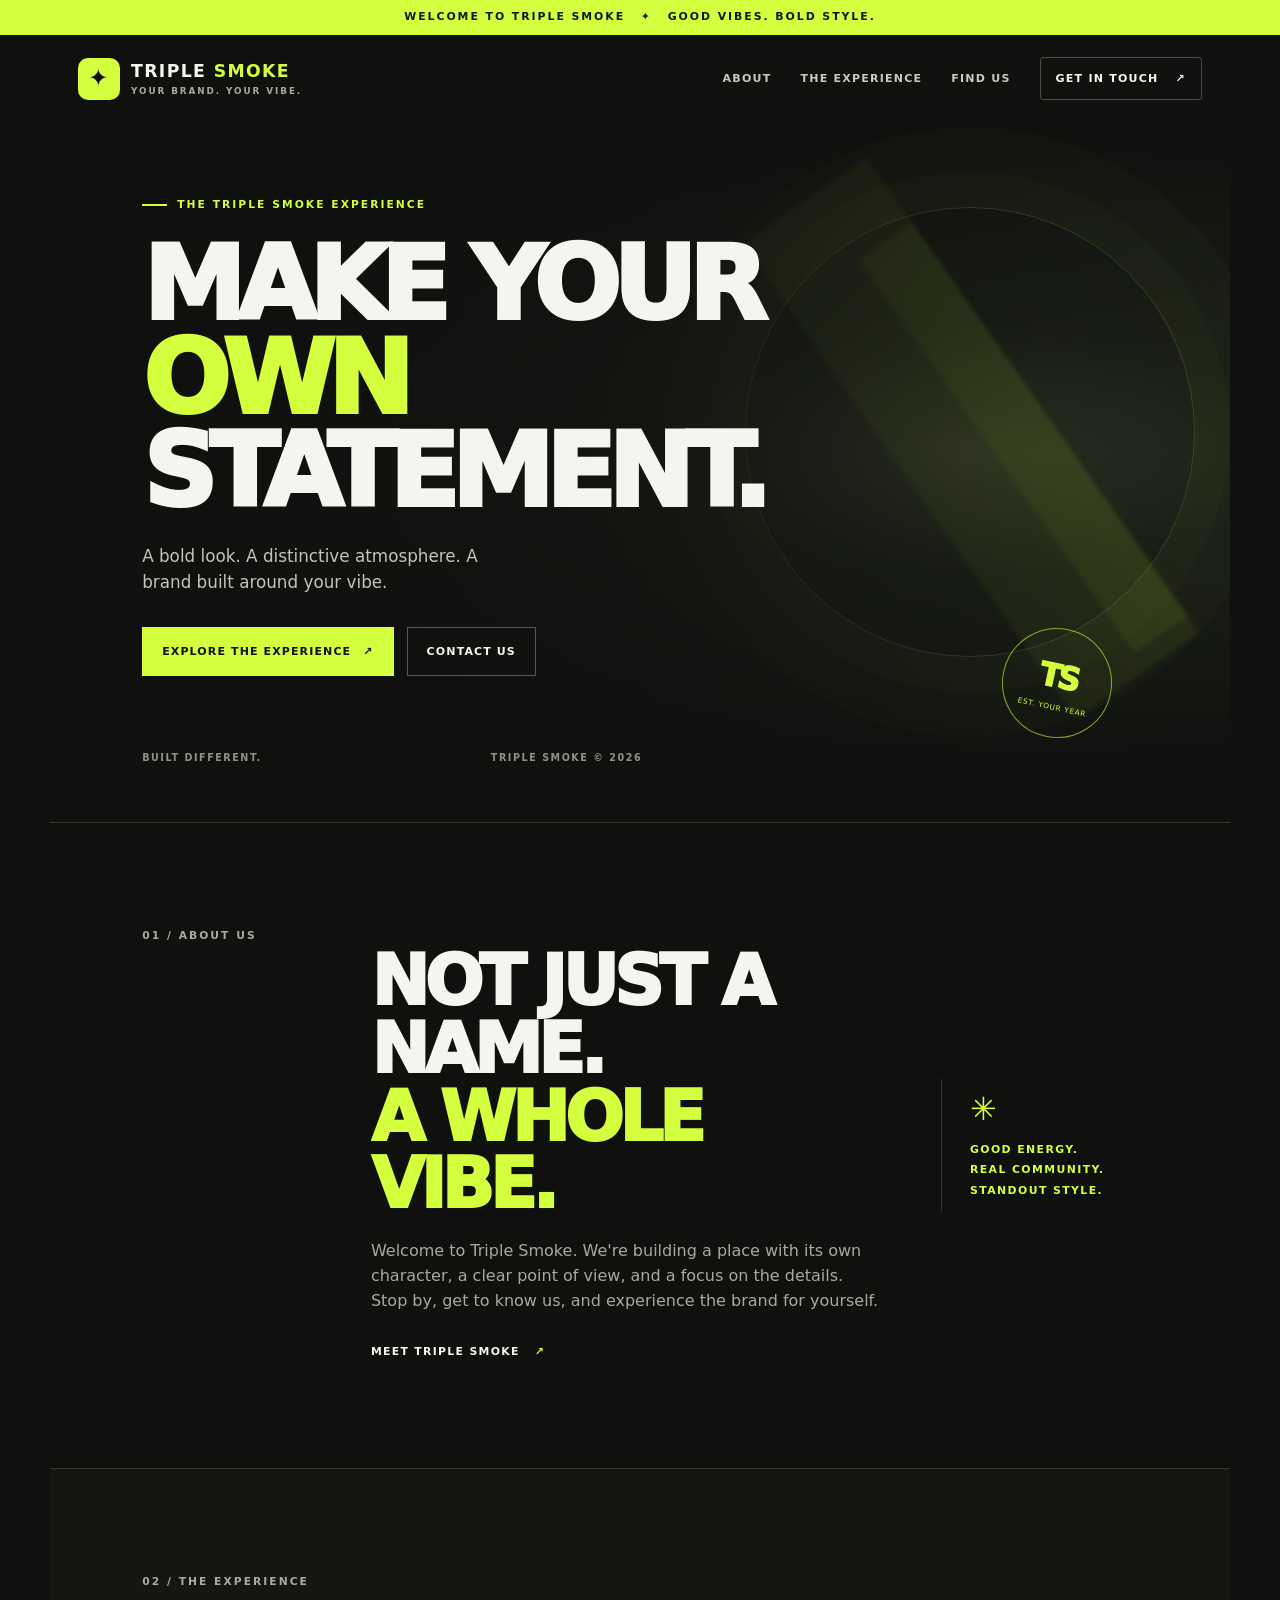
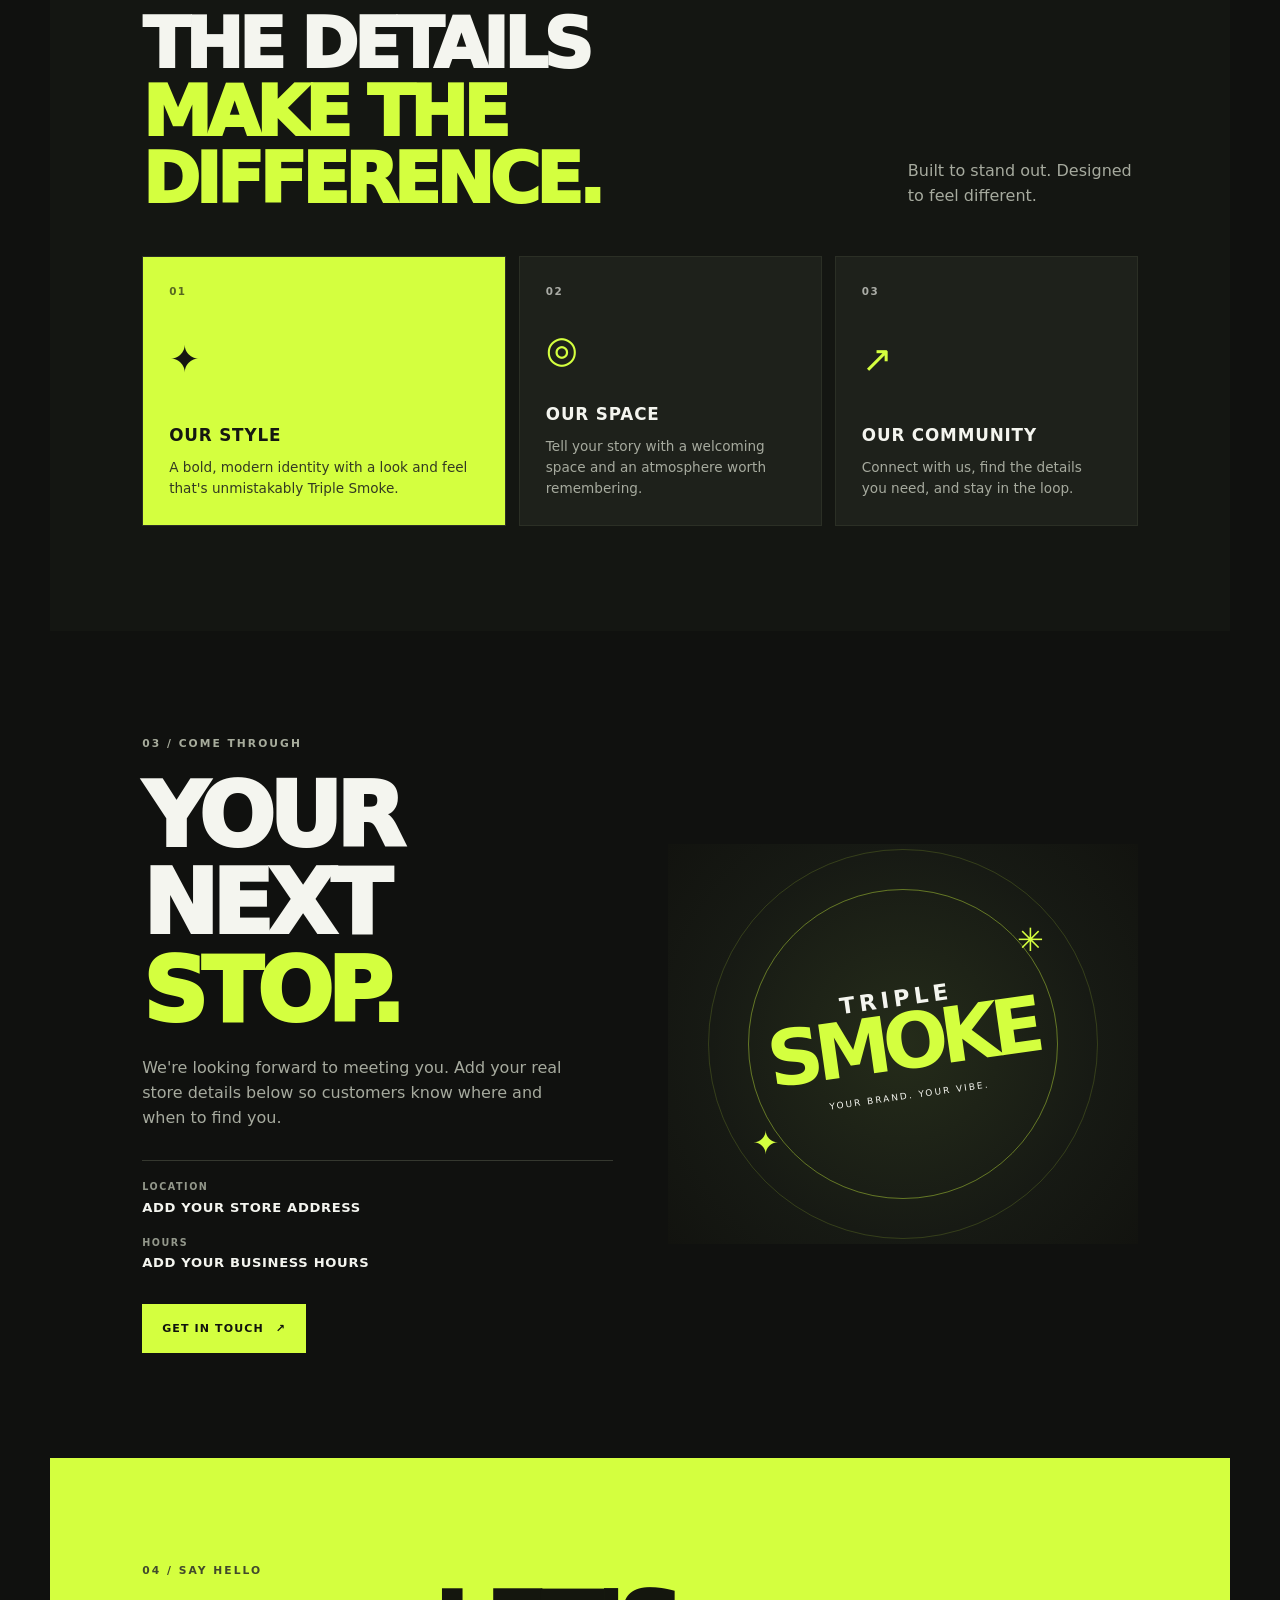
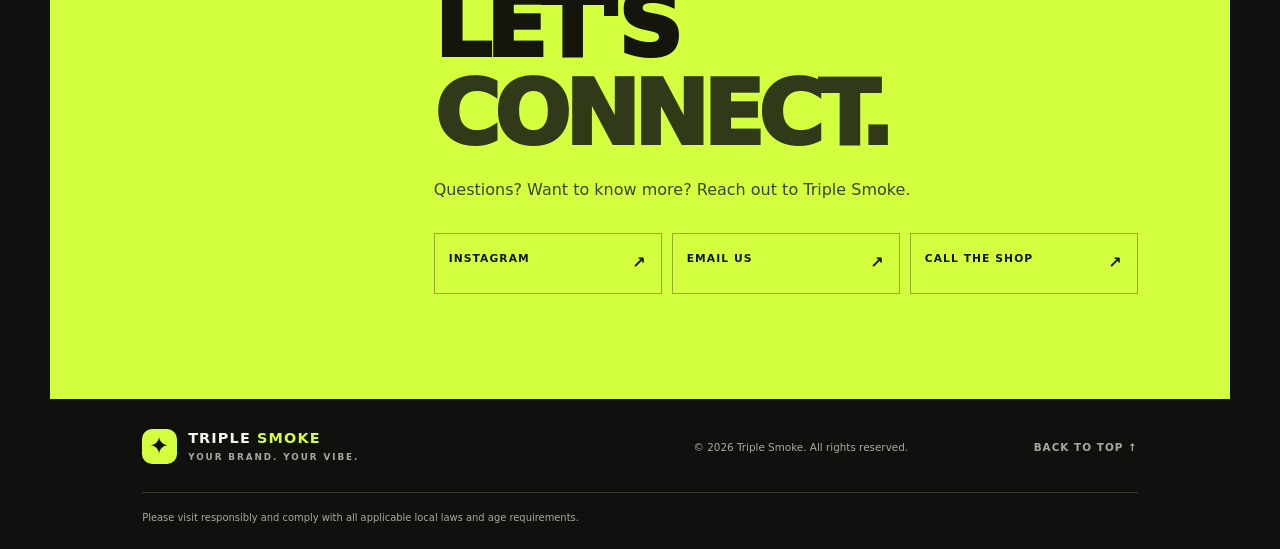
==== index.html @ 8def1063 "Add files via upload" ====
<!doctype html>
<html lang="en">
<head>
  <meta charset="utf-8">
  <meta name="viewport" content="width=device-width, initial-scale=1">
  <meta name="theme-color" content="#10110f">
  <meta name="description" content="Discover the Triple Smoke experience. A bold look, a distinctive atmosphere, and a brand built around your vibe.">
  <title>Triple Smoke — Your Brand. Your Vibe.</title>
  <link rel="icon" href="favicon.svg" type="image/svg+xml">
  <link rel="stylesheet" href="styles.css">
</head>
<body>
  <div class="announcement">WELCOME TO TRIPLE SMOKE <span aria-hidden="true">✦</span> GOOD VIBES. BOLD STYLE.</div>
  <header class="site-header">
    <a class="brand" href="#home" aria-label="Triple Smoke home">
      <span class="brand-mark" aria-hidden="true">✦</span>
      <span>TRIPLE <b>SMOKE</b><small>YOUR BRAND. YOUR VIBE.</small></span>
    </a>
    <button class="menu-toggle" aria-label="Open navigation" aria-expanded="false">☰</button>
    <nav class="nav" aria-label="Main navigation">
      <a href="#about">ABOUT</a>
      <a href="#highlights">THE EXPERIENCE</a>
      <a href="#visit">FIND US</a>
      <a class="nav-cta" href="#contact">GET IN TOUCH <span aria-hidden="true">↗</span></a>
    </nav>
  </header>

  <main>
    <section class="hero" id="home">
      <div class="hero-backdrop" aria-hidden="true"></div>
      <div class="hero-content">
        <p class="eyebrow"><span></span> THE TRIPLE SMOKE EXPERIENCE</p>
        <h1>MAKE YOUR<br><em>OWN</em> STATEMENT.</h1>
        <p class="hero-copy">A bold look. A distinctive atmosphere. A brand built around your vibe.</p>
        <div class="hero-actions">
          <a class="button button-primary" href="#highlights">EXPLORE THE EXPERIENCE <span>↗</span></a>
          <a class="button button-quiet" href="#contact">CONTACT US</a>
        </div>
        <div class="hero-foot"><span>BUILT DIFFERENT.</span><span>TRIPLE SMOKE © <span id="year"></span></span></div>
      </div>
      <div class="hero-stamp" aria-hidden="true"><span>TS</span><small>EST. YOUR YEAR</small></div>
    </section>

    <section class="intro section" id="about">
      <div class="section-label">01 / ABOUT US</div>
      <div class="intro-copy">
        <h2>NOT JUST A NAME.<br><span>A WHOLE VIBE.</span></h2>
        <p>Welcome to Triple Smoke. We're building a place with its own character, a clear point of view, and a focus on the details. Stop by, get to know us, and experience the brand for yourself.</p>
        <a class="text-link" href="#visit">MEET TRIPLE SMOKE <span>↗</span></a>
      </div>
      <div class="intro-note"><span class="note-symbol">✳</span><p>GOOD ENERGY.<br>REAL COMMUNITY.<br>STANDOUT STYLE.</p></div>
    </section>

    <section class="highlights section" id="highlights">
      <div class="section-heading">
        <div><div class="section-label">02 / THE EXPERIENCE</div><h2>THE DETAILS<br><span>MAKE THE DIFFERENCE.</span></h2></div>
        <p>Built to stand out. Designed to feel different.</p>
      </div>
      <div class="feature-grid">
        <article class="feature-card feature-card-large">
          <div class="feature-number">01</div><div class="feature-icon">✦</div>
          <div><h3>OUR STYLE</h3><p>A bold, modern identity with a look and feel that's unmistakably Triple Smoke.</p></div>
        </article>
        <article class="feature-card">
          <div class="feature-number">02</div><div class="feature-icon">◎</div>
          <div><h3>OUR SPACE</h3><p>Tell your story with a welcoming space and an atmosphere worth remembering.</p></div>
        </article>
        <article class="feature-card">
          <div class="feature-number">03</div><div class="feature-icon">↗</div>
          <div><h3>OUR COMMUNITY</h3><p>Connect with us, find the details you need, and stay in the loop.</p></div>
        </article>
      </div>
    </section>

    <section class="visit section" id="visit">
      <div class="visit-panel">
        <div class="section-label">03 / COME THROUGH</div>
        <h2>YOUR NEXT<br><span>STOP.</span></h2>
        <p>We're looking forward to meeting you. Add your real store details below so customers know where and when to find you.</p>
        <div class="visit-details">
          <div><span>LOCATION</span><strong>ADD YOUR STORE ADDRESS</strong></div>
          <div><span>HOURS</span><strong>ADD YOUR BUSINESS HOURS</strong></div>
        </div>
        <a class="button button-primary" href="#contact">GET IN TOUCH <span>↗</span></a>
      </div>
      <div class="visit-art" aria-label="Triple Smoke brand graphic">
        <div class="orbit orbit-one"></div><div class="orbit orbit-two"></div>
        <div class="art-center"><span>TRIPLE</span><b>SMOKE</b><small>YOUR BRAND. YOUR VIBE.</small></div>
        <span class="art-cross cross-one">✳</span><span class="art-cross cross-two">✦</span>
      </div>
    </section>

    <section class="contact section" id="contact">
      <div class="section-label">04 / SAY HELLO</div>
      <div class="contact-content">
        <h2>LET'S<br><span>CONNECT.</span></h2>
        <p>Questions? Want to know more? Reach out to Triple Smoke.</p>
        <div class="contact-links">
          <!-- Replace # with your real Instagram profile URL -->
          <a href="#" class="contact-link" data-placeholder-link>INSTAGRAM <span>↗</span></a>
          <!-- Replace the email below with your business email -->
          <a href="mailto:hello@triplesmoke.shop" class="contact-link">EMAIL US <span>↗</span></a>
          <!-- Replace # with your real phone number link, e.g. tel:+15055550123 -->
          <a href="#" class="contact-link" data-placeholder-link>CALL THE SHOP <span>↗</span></a>
        </div>
      </div>
    </section>
  </main>

  <footer class="footer">
    <a class="brand brand-footer" href="#home"><span class="brand-mark">✦</span><span>TRIPLE <b>SMOKE</b><small>YOUR BRAND. YOUR VIBE.</small></span></a>
    <p>© <span id="footer-year"></span> Triple Smoke. All rights reserved.</p>
    <a href="#home" class="back-top">BACK TO TOP ↑</a>
    <p class="legal-note">Please visit responsibly and comply with all applicable local laws and age requirements.</p>
  </footer>

  <div class="age-notice" id="age-notice" role="dialog" aria-modal="true" aria-labelledby="age-title" hidden>
    <div class="age-card">
      <div class="brand-mark age-mark">✦</div>
      <p class="eyebrow">TRIPLE SMOKE</p>
      <h2 id="age-title">A QUICK CHECK.</h2>
      <p>This site is intended for adults. By continuing, you confirm that you meet the legal age requirement for your location.</p>
      <button class="button button-primary" id="age-continue">I MEET THE LEGAL AGE REQUIREMENT</button>
      <button class="age-leave" id="age-leave">Leave site</button>
      <small>This notice is a basic front-end prompt, not verified age assurance. Configure it to comply with laws where you operate.</small>
    </div>
  </div>
  <script src="script.js"></script>
</body>
</html>
---- styles.css ----
:root{--bg:#10110f;--panel:#171915;--panel2:#1e211b;--text:#f4f5ef;--muted:#a6aa9e;--accent:#d4ff3f;--line:#35382f;--max:1180px}
*{box-sizing:border-box}html{scroll-behavior:smooth;scroll-padding-top:92px}body{margin:0;background:var(--bg);color:var(--text);font-family:Inter,ui-sans-serif,system-ui,-apple-system,BlinkMacSystemFont,"Segoe UI",sans-serif;line-height:1.55}a{color:inherit;text-decoration:none}button{font:inherit}.announcement{background:var(--accent);color:#151711;text-align:center;font-size:.68rem;font-weight:900;letter-spacing:.18em;padding:9px 14px}.announcement span{padding:0 10px}.site-header{height:88px;max-width:var(--max);padding:0 28px;margin:auto;display:flex;align-items:center;justify-content:space-between;gap:24px}.brand{display:flex;align-items:center;gap:11px;font-weight:900;letter-spacing:.08em;font-size:1.08rem;line-height:1.05}.brand b{color:var(--accent)}.brand small{display:block;color:var(--muted);font-size:.55rem;letter-spacing:.22em;margin-top:7px}.brand-mark{width:42px;height:42px;display:grid;place-items:center;background:var(--accent);color:#10110f;border-radius:10px;font-size:1.5rem}.nav{display:flex;align-items:center;gap:29px;font-size:.69rem;letter-spacing:.11em;font-weight:800}.nav a:not(.nav-cta){color:#c6c9c0}.nav a:hover,.text-link:hover,.contact-link:hover{color:var(--accent)}.nav-cta{border:1px solid #4a4d42;padding:12px 15px;border-radius:3px}.nav-cta span,.button span{margin-left:12px}.menu-toggle{display:none;background:none;color:var(--text);border:1px solid var(--line);border-radius:5px;padding:8px 11px}
.hero{position:relative;min-height:620px;max-width:var(--max);margin:0 auto;overflow:hidden;display:flex;align-items:center;padding:74px 7.2% 56px;background:radial-gradient(ellipse at 78% 47%,#343a27 0,#1b2017 24%,#10110f 61%)}.hero:after{content:"";position:absolute;inset:0;pointer-events:none;background:linear-gradient(90deg,rgba(16,17,15,.98) 0%,rgba(16,17,15,.76) 47%,rgba(16,17,15,.1) 100%)}.hero-backdrop{position:absolute;width:450px;height:450px;border:1px solid #454c32;border-radius:50%;right:3%;top:12%;box-shadow:0 0 0 35px rgba(212,255,63,.025),0 0 0 80px rgba(212,255,63,.02)}.hero-backdrop:before,.hero-backdrop:after{content:"";position:absolute;background:var(--accent);opacity:.08;filter:blur(2px);transform:rotate(-35deg)}.hero-backdrop:before{width:150px;height:580px;left:150px;top:-60px}.hero-backdrop:after{width:65px;height:480px;left:245px;top:-10px}.hero-content{position:relative;z-index:1;max-width:650px}.eyebrow,.section-label{font-size:.67rem;letter-spacing:.19em;font-weight:900;color:var(--accent)}.eyebrow{display:flex;align-items:center;gap:10px}.eyebrow span{display:inline-block;width:25px;height:2px;background:var(--accent)}h1,h2,h3,p{margin-top:0}h1{font-size:clamp(3.3rem,8vw,6.8rem);line-height:.91;letter-spacing:-.075em;margin:25px 0 25px;font-weight:950}h1 em{color:var(--accent);font-style:normal}.hero-copy{max-width:390px;color:#c0c4b9;font-size:1.05rem}.hero-actions{display:flex;gap:13px;flex-wrap:wrap;margin-top:32px}.button{display:inline-flex;align-items:center;justify-content:center;padding:15px 19px;font-size:.69rem;font-weight:900;letter-spacing:.1em;border:1px solid transparent;transition:transform .2s,background .2s}.button:hover{transform:translateY(-2px)}.button-primary{background:var(--accent);color:#11130d}.button-primary:hover{background:#e2ff80}.button-quiet{border-color:#55594d;color:#f4f5ef}.hero-foot{display:flex;justify-content:space-between;gap:20px;max-width:500px;margin-top:75px;color:#8e9287;font-size:.6rem;letter-spacing:.16em;font-weight:800}.hero-stamp{position:absolute;right:10%;bottom:12%;z-index:1;width:110px;height:110px;border:1px solid rgba(212,255,63,.6);border-radius:50%;display:flex;flex-direction:column;align-items:center;justify-content:center;transform:rotate(12deg);color:var(--accent)}.hero-stamp span{font-size:2rem;font-weight:950;letter-spacing:-.1em}.hero-stamp small{font-size:.46rem;letter-spacing:.1em}
.section{max-width:var(--max);margin:auto;padding:105px 7.2%}.intro{display:grid;grid-template-columns:.7fr 2fr .75fr;gap:45px;border-top:1px solid var(--line);border-bottom:1px solid var(--line)}.section-label{color:#a7ac9c}h2{font-size:clamp(2.5rem,5.4vw,4.8rem);line-height:.98;letter-spacing:-.065em;font-weight:950;margin:20px 0}.intro h2 span,.section-heading h2 span,.visit h2 span,.contact h2 span{color:var(--accent)}.intro-copy p,.section-heading>p,.visit-panel>p,.contact-content>p{color:var(--muted);max-width:510px}.text-link{display:inline-block;font-size:.68rem;font-weight:900;letter-spacing:.12em;margin-top:15px}.text-link span{color:var(--accent);margin-left:10px}.intro-note{align-self:center;border-left:1px solid var(--line);padding-left:28px;color:var(--accent);font-size:.68rem;font-weight:900;letter-spacing:.13em;line-height:1.9}.note-symbol{font-size:2rem}
.highlights{background:#141612}.section-heading{display:flex;align-items:end;justify-content:space-between;gap:30px;margin-bottom:42px}.section-heading h2{margin-bottom:0}.section-heading>p{max-width:230px;margin-bottom:5px}.feature-grid{display:grid;grid-template-columns:1.2fr 1fr 1fr;gap:13px}.feature-card{min-height:270px;background:var(--panel2);padding:26px;display:flex;flex-direction:column;justify-content:space-between;border:1px solid #2b2f25;position:relative;overflow:hidden}.feature-card-large{background:var(--accent);color:#151711}.feature-number{font-size:.65rem;letter-spacing:.14em;font-weight:900;opacity:.65}.feature-icon{font-size:2.3rem;line-height:1;color:var(--accent)}.feature-card-large .feature-icon{color:#151711}.feature-card h3{font-size:1.05rem;letter-spacing:.05em;margin-bottom:9px}.feature-card p{font-size:.85rem;color:var(--muted);margin-bottom:0}.feature-card-large p{color:#333a22}
.visit{display:grid;grid-template-columns:1fr 1fr;gap:55px;align-items:center}.visit-panel h2{font-size:clamp(3.5rem,7vw,6rem)}.visit-panel>p{max-width:420px}.visit-details{border-top:1px solid var(--line);margin:30px 0;padding-top:19px;display:grid;gap:17px}.visit-details div{display:grid;gap:3px}.visit-details span{font-size:.6rem;color:#93988b;letter-spacing:.16em;font-weight:900}.visit-details strong{font-size:.82rem;letter-spacing:.05em}.visit-art{min-height:400px;position:relative;display:grid;place-items:center;overflow:hidden;background:radial-gradient(circle,#252c1a,#171a14 62%,#12130f)}.orbit{position:absolute;border:1px solid rgba(212,255,63,.4);border-radius:50%;width:310px;height:310px}.orbit-two{width:390px;height:390px;border-color:rgba(212,255,63,.16)}.art-center{position:relative;display:flex;flex-direction:column;text-align:center;line-height:.9;transform:rotate(-8deg)}.art-center span{font-size:1.4rem;font-weight:900;letter-spacing:.2em}.art-center b{font-size:clamp(3.3rem,6vw,5rem);letter-spacing:-.1em;color:var(--accent)}.art-center small{font-size:.56rem;letter-spacing:.23em;margin-top:15px}.art-cross{position:absolute;color:var(--accent);font-size:2rem}.cross-one{top:18%;right:20%}.cross-two{bottom:19%;left:18%}
.contact{background:var(--accent);color:#14160e;display:grid;grid-template-columns:.7fr 2fr;gap:45px}.contact .section-label{color:#424a2c}.contact h2{font-size:clamp(3.5rem,7vw,6rem)}.contact h2 span{color:#303a19}.contact-content>p{color:#3d432d}.contact-links{display:grid;grid-template-columns:repeat(3,1fr);gap:10px;margin-top:30px}.contact-link{display:flex;justify-content:space-between;gap:10px;padding:17px 14px;border:1px solid rgba(20,22,14,.35);font-size:.67rem;font-weight:900;letter-spacing:.1em}.contact-link:hover{color:#111;background:rgba(255,255,255,.18)}.contact-link span{font-size:1rem}.footer{max-width:var(--max);margin:auto;padding:30px 7.2% 24px;display:grid;grid-template-columns:1fr 1fr auto;gap:20px;align-items:center}.brand-footer{font-size:.9rem}.brand-footer .brand-mark{width:35px;height:35px}.footer>p,.back-top{font-size:.65rem;color:var(--muted);margin:0}.footer>p{text-align:center}.back-top{letter-spacing:.1em;font-weight:800}.legal-note{grid-column:1/-1!important;text-align:left!important;border-top:1px solid var(--line);padding-top:17px;margin-top:8px!important;font-size:.62rem!important}
.age-notice[hidden]{display:none}.age-notice{position:fixed;inset:0;background:rgba(0,0,0,.84);z-index:20;display:grid;place-items:center;padding:20px}.age-card{max-width:480px;width:100%;padding:35px;background:#171915;border:1px solid #3c4231;text-align:center;box-shadow:0 25px 100px #000}.age-mark{margin:0 auto 18px}.age-card h2{font-size:2.6rem}.age-card>p:not(.eyebrow){color:var(--muted)}.age-card .button{width:100%;margin-top:10px}.age-leave{background:none;border:0;color:#c5c9bd;text-decoration:underline;padding:14px;cursor:pointer}.age-card small{display:block;color:#82877b;font-size:.65rem;margin-top:15px}
@media(max-width:800px){.site-header{height:76px;padding:0 20px}.menu-toggle{display:block}.nav{display:none;position:absolute;top:120px;left:0;right:0;z-index:10;background:#171915;border-bottom:1px solid var(--line);padding:22px;flex-direction:column;align-items:stretch;gap:18px}.nav.open{display:flex}.nav-cta{text-align:center}.hero{min-height:590px;padding:65px 25px 40px}.hero-stamp{right:7%;bottom:8%;width:82px;height:82px}.hero-stamp span{font-size:1.5rem}.hero-stamp small{font-size:.4rem}.hero-backdrop{right:-240px;top:20%;width:420px;height:420px}.section{padding:75px 25px}.intro{grid-template-columns:1fr;gap:22px}.intro-note{border-left:0;border-top:1px solid var(--line);padding:20px 0 0}.section-heading{align-items:start;flex-direction:column;gap:15px}.feature-grid{grid-template-columns:1fr}.feature-card{min-height:220px}.visit{grid-template-columns:1fr;gap:30px}.visit-art{min-height:320px}.contact{grid-template-columns:1fr;gap:15px}.contact-links{grid-template-columns:1fr}.footer{padding:28px 25px;grid-template-columns:1fr auto}.footer>p{text-align:left;grid-column:1/-1;grid-row:3}.back-top{grid-column:2;grid-row:1}.legal-note{grid-row:4!important}}
@media(prefers-reduced-motion:reduce){html{scroll-behavior:auto}*,*:before,*:after{transition:none!important}}
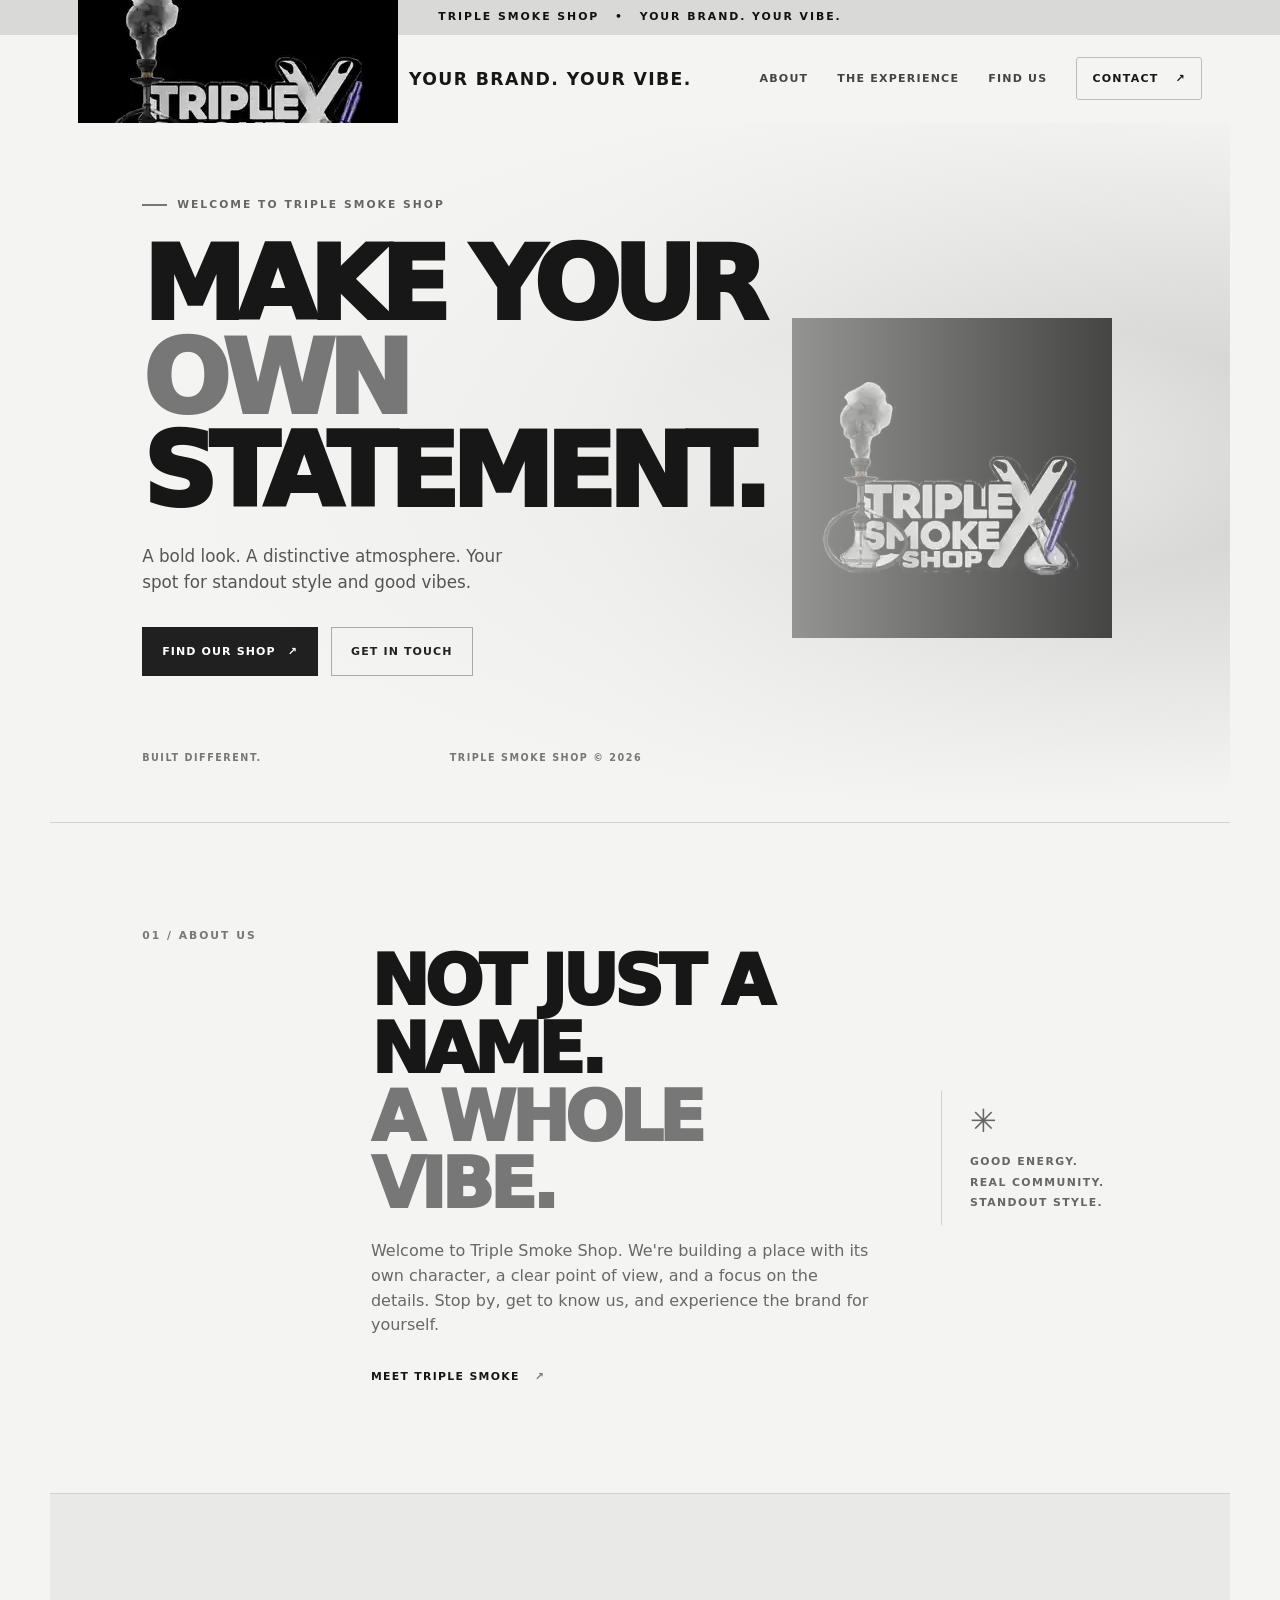
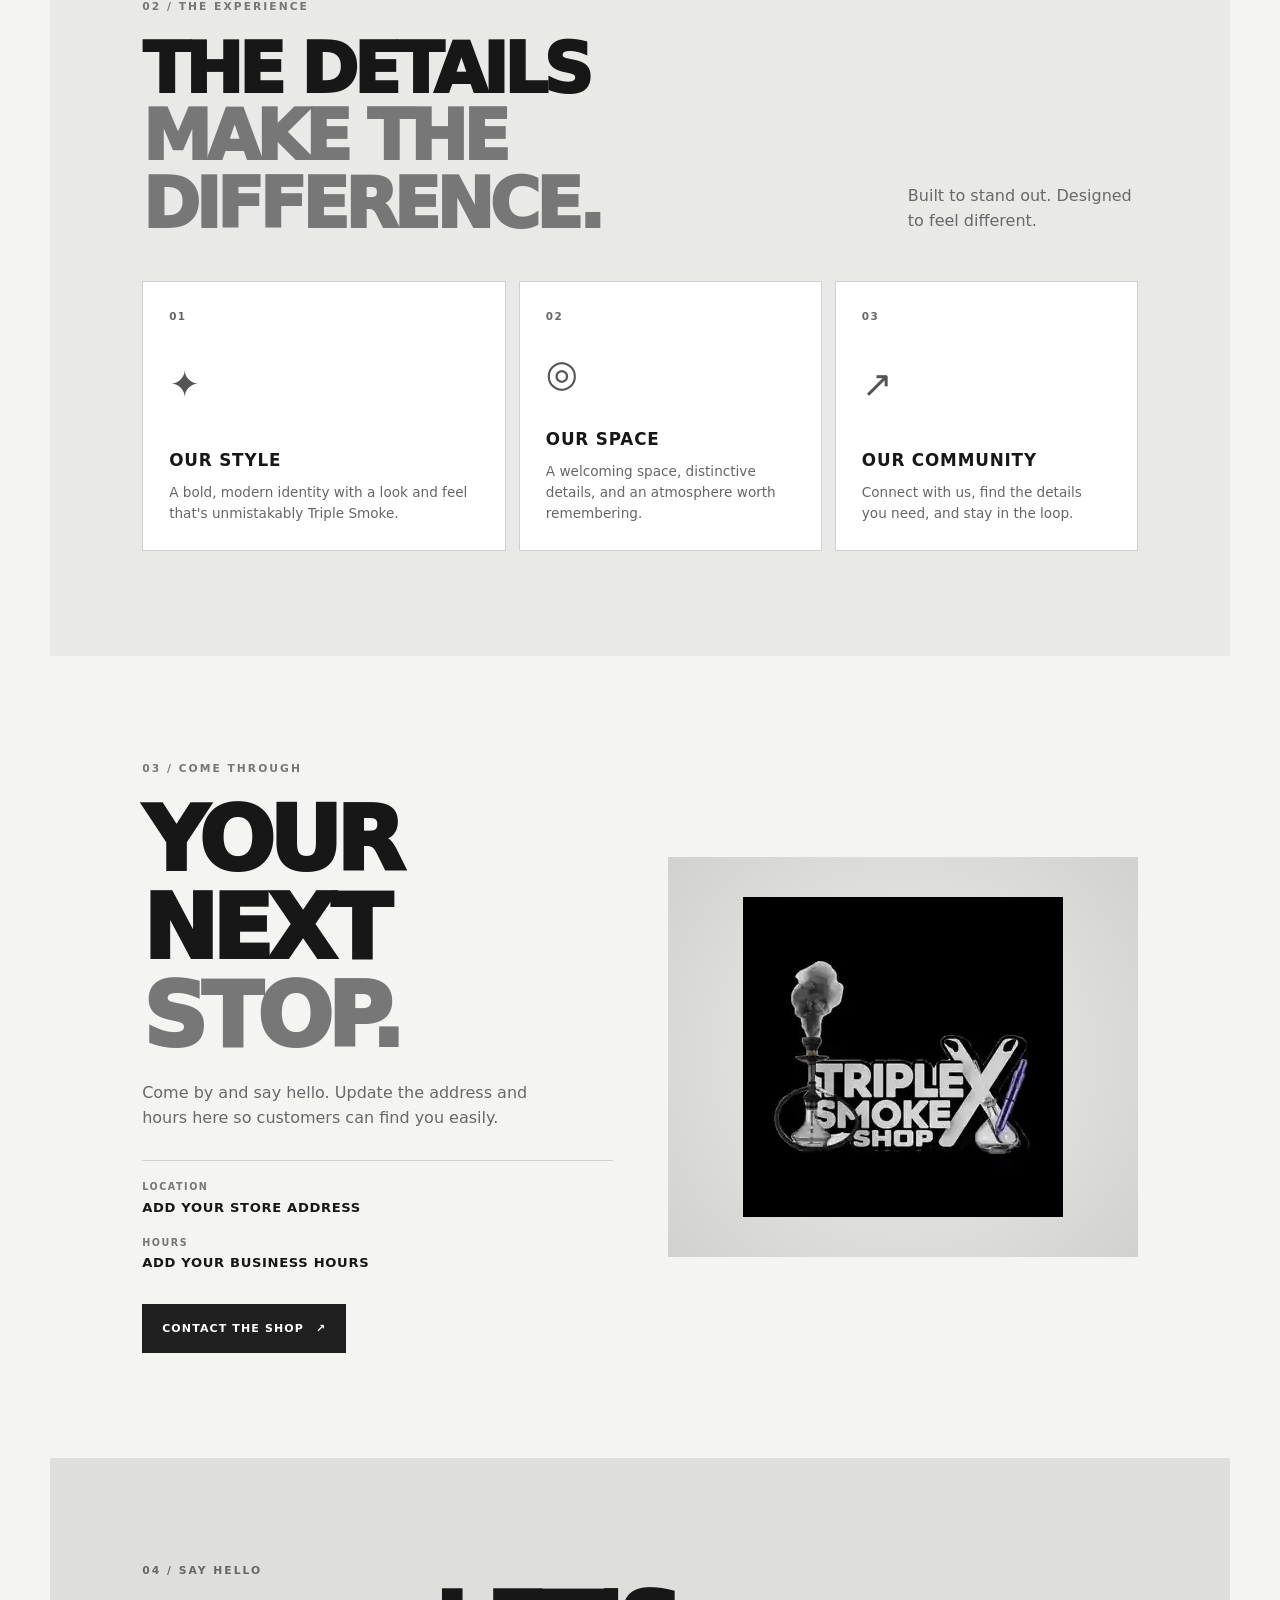
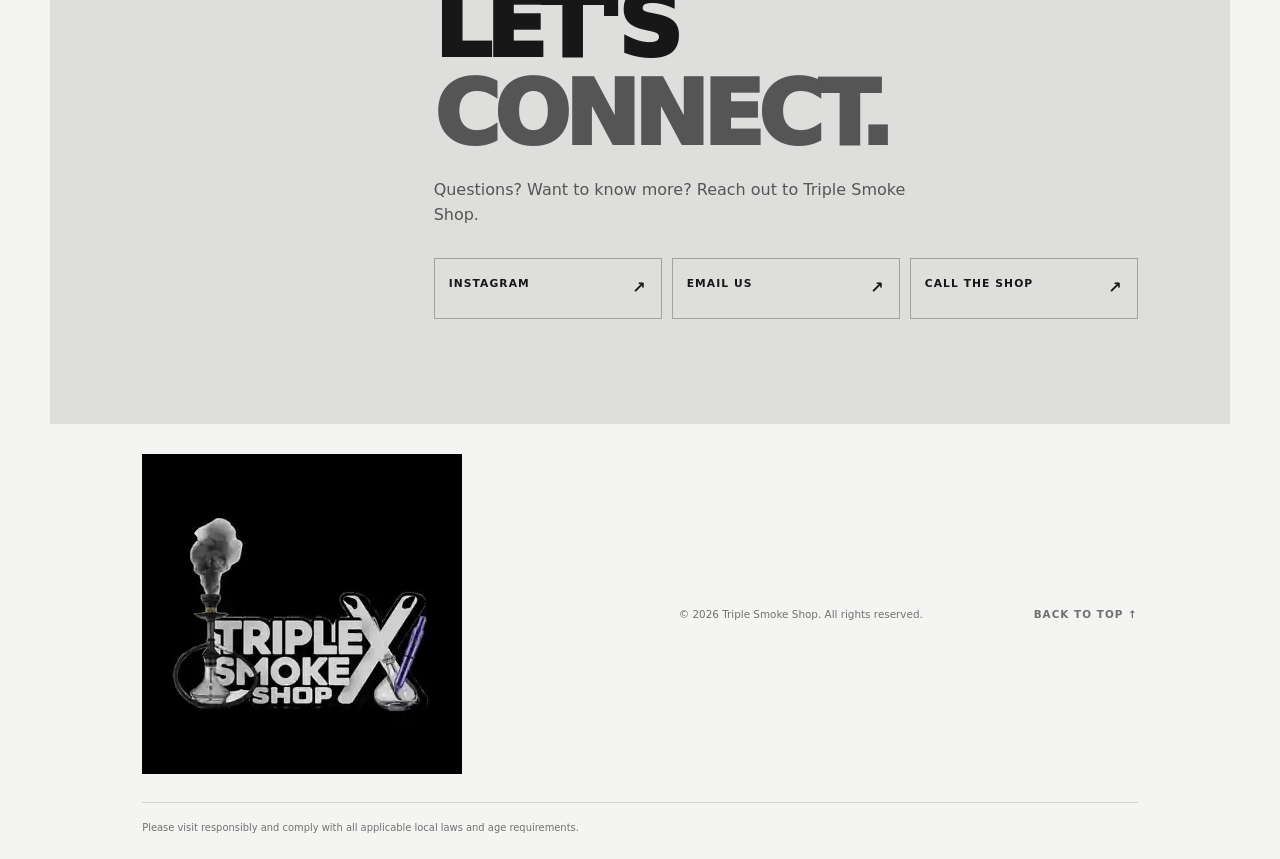
==== commit 4f48afed: "Add shop logo and responsive full-page layout" ====
--- a/index.html
+++ b/index.html
@@ -3,128 +3,98 @@
 <head>
   <meta charset="utf-8">
   <meta name="viewport" content="width=device-width, initial-scale=1">
-  <meta name="theme-color" content="#10110f">
-  <meta name="description" content="Discover the Triple Smoke experience. A bold look, a distinctive atmosphere, and a brand built around your vibe.">
-  <title>Triple Smoke — Your Brand. Your Vibe.</title>
+  <meta name="theme-color" content="#ffffff">
+  <meta name="description" content="Triple Smoke Shop — your brand, your vibe. Visit us, explore our shop, and get in touch.">
+  <title>Triple Smoke Shop | Your Brand. Your Vibe.</title>
   <link rel="icon" href="favicon.svg" type="image/svg+xml">
-  <link rel="stylesheet" href="styles.css">
+  <link rel="stylesheet" href="styles.css?v=3">
 </head>
 <body>
-  <div class="announcement">WELCOME TO TRIPLE SMOKE <span aria-hidden="true">✦</span> GOOD VIBES. BOLD STYLE.</div>
+  <div class="announcement">TRIPLE SMOKE SHOP <span aria-hidden="true">•</span> YOUR BRAND. YOUR VIBE.</div>
   <header class="site-header">
-    <a class="brand" href="#home" aria-label="Triple Smoke home">
-      <span class="brand-mark" aria-hidden="true">✦</span>
-      <span>TRIPLE <b>SMOKE</b><small>YOUR BRAND. YOUR VIBE.</small></span>
+    <a class="brand" href="#home" aria-label="Triple Smoke Shop home">
+      <img class="brand-logo" src="assets/triple-smoke-logo.webp" alt="Triple Smoke Shop logo">
+      <span class="brand-tagline">YOUR BRAND. YOUR VIBE.</span>
     </a>
     <button class="menu-toggle" aria-label="Open navigation" aria-expanded="false">☰</button>
     <nav class="nav" aria-label="Main navigation">
-      <a href="#about">ABOUT</a>
-      <a href="#highlights">THE EXPERIENCE</a>
-      <a href="#visit">FIND US</a>
-      <a class="nav-cta" href="#contact">GET IN TOUCH <span aria-hidden="true">↗</span></a>
+      <a href="#about">ABOUT</a><a href="#highlights">THE EXPERIENCE</a><a href="#visit">FIND US</a>
+      <a class="nav-cta" href="#contact">CONTACT <span aria-hidden="true">↗</span></a>
     </nav>
   </header>
-
   <main>
     <section class="hero" id="home">
-      <div class="hero-backdrop" aria-hidden="true"></div>
       <div class="hero-content">
-        <p class="eyebrow"><span></span> THE TRIPLE SMOKE EXPERIENCE</p>
+        <p class="eyebrow"><span></span> WELCOME TO TRIPLE SMOKE SHOP</p>
         <h1>MAKE YOUR<br><em>OWN</em> STATEMENT.</h1>
-        <p class="hero-copy">A bold look. A distinctive atmosphere. A brand built around your vibe.</p>
+        <p class="hero-copy">A bold look. A distinctive atmosphere. Your spot for standout style and good vibes.</p>
         <div class="hero-actions">
-          <a class="button button-primary" href="#highlights">EXPLORE THE EXPERIENCE <span>↗</span></a>
-          <a class="button button-quiet" href="#contact">CONTACT US</a>
+          <a class="button button-primary" href="#visit">FIND OUR SHOP <span>↗</span></a>
+          <a class="button button-quiet" href="#contact">GET IN TOUCH</a>
         </div>
-        <div class="hero-foot"><span>BUILT DIFFERENT.</span><span>TRIPLE SMOKE © <span id="year"></span></span></div>
+        <div class="hero-foot"><span>BUILT DIFFERENT.</span><span>TRIPLE SMOKE SHOP © <span id="year"></span></span></div>
       </div>
-      <div class="hero-stamp" aria-hidden="true"><span>TS</span><small>EST. YOUR YEAR</small></div>
+      <div class="hero-logo-wrap"><img class="hero-logo" src="assets/triple-smoke-logo.webp" alt="Triple Smoke Shop — hookah and glassware logo"></div>
     </section>
-
     <section class="intro section" id="about">
       <div class="section-label">01 / ABOUT US</div>
       <div class="intro-copy">
         <h2>NOT JUST A NAME.<br><span>A WHOLE VIBE.</span></h2>
-        <p>Welcome to Triple Smoke. We're building a place with its own character, a clear point of view, and a focus on the details. Stop by, get to know us, and experience the brand for yourself.</p>
+        <p>Welcome to Triple Smoke Shop. We're building a place with its own character, a clear point of view, and a focus on the details. Stop by, get to know us, and experience the brand for yourself.</p>
         <a class="text-link" href="#visit">MEET TRIPLE SMOKE <span>↗</span></a>
       </div>
       <div class="intro-note"><span class="note-symbol">✳</span><p>GOOD ENERGY.<br>REAL COMMUNITY.<br>STANDOUT STYLE.</p></div>
     </section>
-
     <section class="highlights section" id="highlights">
       <div class="section-heading">
         <div><div class="section-label">02 / THE EXPERIENCE</div><h2>THE DETAILS<br><span>MAKE THE DIFFERENCE.</span></h2></div>
         <p>Built to stand out. Designed to feel different.</p>
       </div>
       <div class="feature-grid">
-        <article class="feature-card feature-card-large">
-          <div class="feature-number">01</div><div class="feature-icon">✦</div>
-          <div><h3>OUR STYLE</h3><p>A bold, modern identity with a look and feel that's unmistakably Triple Smoke.</p></div>
-        </article>
-        <article class="feature-card">
-          <div class="feature-number">02</div><div class="feature-icon">◎</div>
-          <div><h3>OUR SPACE</h3><p>Tell your story with a welcoming space and an atmosphere worth remembering.</p></div>
-        </article>
-        <article class="feature-card">
-          <div class="feature-number">03</div><div class="feature-icon">↗</div>
-          <div><h3>OUR COMMUNITY</h3><p>Connect with us, find the details you need, and stay in the loop.</p></div>
-        </article>
+        <article class="feature-card"><div class="feature-number">01</div><div class="feature-icon">✦</div><div><h3>OUR STYLE</h3><p>A bold, modern identity with a look and feel that's unmistakably Triple Smoke.</p></div></article>
+        <article class="feature-card"><div class="feature-number">02</div><div class="feature-icon">◎</div><div><h3>OUR SPACE</h3><p>A welcoming space, distinctive details, and an atmosphere worth remembering.</p></div></article>
+        <article class="feature-card"><div class="feature-number">03</div><div class="feature-icon">↗</div><div><h3>OUR COMMUNITY</h3><p>Connect with us, find the details you need, and stay in the loop.</p></div></article>
       </div>
     </section>
-
     <section class="visit section" id="visit">
       <div class="visit-panel">
-        <div class="section-label">03 / COME THROUGH</div>
-        <h2>YOUR NEXT<br><span>STOP.</span></h2>
-        <p>We're looking forward to meeting you. Add your real store details below so customers know where and when to find you.</p>
+        <div class="section-label">03 / COME THROUGH</div><h2>YOUR NEXT<br><span>STOP.</span></h2>
+        <p>Come by and say hello. Update the address and hours here so customers can find you easily.</p>
         <div class="visit-details">
           <div><span>LOCATION</span><strong>ADD YOUR STORE ADDRESS</strong></div>
           <div><span>HOURS</span><strong>ADD YOUR BUSINESS HOURS</strong></div>
         </div>
-        <a class="button button-primary" href="#contact">GET IN TOUCH <span>↗</span></a>
+        <a class="button button-primary" href="#contact">CONTACT THE SHOP <span>↗</span></a>
       </div>
-      <div class="visit-art" aria-label="Triple Smoke brand graphic">
-        <div class="orbit orbit-one"></div><div class="orbit orbit-two"></div>
-        <div class="art-center"><span>TRIPLE</span><b>SMOKE</b><small>YOUR BRAND. YOUR VIBE.</small></div>
-        <span class="art-cross cross-one">✳</span><span class="art-cross cross-two">✦</span>
-      </div>
+      <div class="visit-art"><img src="assets/triple-smoke-logo.webp" alt="Triple Smoke Shop logo"></div>
     </section>
-
     <section class="contact section" id="contact">
       <div class="section-label">04 / SAY HELLO</div>
       <div class="contact-content">
-        <h2>LET'S<br><span>CONNECT.</span></h2>
-        <p>Questions? Want to know more? Reach out to Triple Smoke.</p>
+        <h2>LET'S<br><span>CONNECT.</span></h2><p>Questions? Want to know more? Reach out to Triple Smoke Shop.</p>
         <div class="contact-links">
-          <!-- Replace # with your real Instagram profile URL -->
           <a href="#" class="contact-link" data-placeholder-link>INSTAGRAM <span>↗</span></a>
-          <!-- Replace the email below with your business email -->
           <a href="mailto:hello@triplesmoke.shop" class="contact-link">EMAIL US <span>↗</span></a>
-          <!-- Replace # with your real phone number link, e.g. tel:+15055550123 -->
           <a href="#" class="contact-link" data-placeholder-link>CALL THE SHOP <span>↗</span></a>
         </div>
       </div>
     </section>
   </main>
-
   <footer class="footer">
-    <a class="brand brand-footer" href="#home"><span class="brand-mark">✦</span><span>TRIPLE <b>SMOKE</b><small>YOUR BRAND. YOUR VIBE.</small></span></a>
-    <p>© <span id="footer-year"></span> Triple Smoke. All rights reserved.</p>
+    <a class="brand brand-footer" href="#home"><img class="brand-logo" src="assets/triple-smoke-logo.webp" alt="Triple Smoke Shop logo"></a>
+    <p>© <span id="footer-year"></span> Triple Smoke Shop. All rights reserved.</p>
     <a href="#home" class="back-top">BACK TO TOP ↑</a>
     <p class="legal-note">Please visit responsibly and comply with all applicable local laws and age requirements.</p>
   </footer>
-
   <div class="age-notice" id="age-notice" role="dialog" aria-modal="true" aria-labelledby="age-title" hidden>
-    <div class="age-card">
-      <div class="brand-mark age-mark">✦</div>
-      <p class="eyebrow">TRIPLE SMOKE</p>
-      <h2 id="age-title">A QUICK CHECK.</h2>
+    <div class="age-card"><img class="age-logo" src="assets/triple-smoke-logo.webp" alt="Triple Smoke Shop logo">
+      <p class="eyebrow">TRIPLE SMOKE SHOP</p><h2 id="age-title">A QUICK CHECK.</h2>
       <p>This site is intended for adults. By continuing, you confirm that you meet the legal age requirement for your location.</p>
       <button class="button button-primary" id="age-continue">I MEET THE LEGAL AGE REQUIREMENT</button>
       <button class="age-leave" id="age-leave">Leave site</button>
-      <small>This notice is a basic front-end prompt, not verified age assurance. Configure it to comply with laws where you operate.</small>
+      <small>This notice is a basic front-end prompt, not verified age assurance.</small>
     </div>
   </div>
   <script src="script.js"></script>
 </body>
-</html>
+</html>
--- a/styles.css
+++ b/styles.css
@@ -8,3 +8,59 @@
 .age-notice[hidden]{display:none}.age-notice{position:fixed;inset:0;background:rgba(0,0,0,.84);z-index:20;display:grid;place-items:center;padding:20px}.age-card{max-width:480px;width:100%;padding:35px;background:#171915;border:1px solid #3c4231;text-align:center;box-shadow:0 25px 100px #000}.age-mark{margin:0 auto 18px}.age-card h2{font-size:2.6rem}.age-card>p:not(.eyebrow){color:var(--muted)}.age-card .button{width:100%;margin-top:10px}.age-leave{background:none;border:0;color:#c5c9bd;text-decoration:underline;padding:14px;cursor:pointer}.age-card small{display:block;color:#82877b;font-size:.65rem;margin-top:15px}
 @media(max-width:800px){.site-header{height:76px;padding:0 20px}.menu-toggle{display:block}.nav{display:none;position:absolute;top:120px;left:0;right:0;z-index:10;background:#171915;border-bottom:1px solid var(--line);padding:22px;flex-direction:column;align-items:stretch;gap:18px}.nav.open{display:flex}.nav-cta{text-align:center}.hero{min-height:590px;padding:65px 25px 40px}.hero-stamp{right:7%;bottom:8%;width:82px;height:82px}.hero-stamp span{font-size:1.5rem}.hero-stamp small{font-size:.4rem}.hero-backdrop{right:-240px;top:20%;width:420px;height:420px}.section{padding:75px 25px}.intro{grid-template-columns:1fr;gap:22px}.intro-note{border-left:0;border-top:1px solid var(--line);padding:20px 0 0}.section-heading{align-items:start;flex-direction:column;gap:15px}.feature-grid{grid-template-columns:1fr}.feature-card{min-height:220px}.visit{grid-template-columns:1fr;gap:30px}.visit-art{min-height:320px}.contact{grid-template-columns:1fr;gap:15px}.contact-links{grid-template-columns:1fr}.footer{padding:28px 25px;grid-template-columns:1fr auto}.footer>p{text-align:left;grid-column:1/-1;grid-row:3}.back-top{grid-column:2;grid-row:1}.legal-note{grid-row:4!important}}
 @media(prefers-reduced-motion:reduce){html{scroll-behavior:auto}*,*:before,*:after{transition:none!important}}
+
+
+/* Triple Smoke monochrome redesign */
+:root{--bg:#f4f4f2;--panel:#fff;--panel2:#e8e8e6;--text:#171717;--muted:#686868;--accent:#bdbdbd;--line:#d1d1cf;--max:1180px}
+body{background:#f4f4f2;color:#171717}
+.announcement{background:#d9d9d7;color:#111}
+.brand b,.eyebrow,.section-label,.text-link span,.feature-icon,.hero-stamp,.art-cross{color:#777}
+.brand-mark{background:#d8d8d6;color:#111;border:1px solid #bcbcbc}
+.nav a:not(.nav-cta){color:#444}
+.nav a:hover,.text-link:hover,.contact-link:hover{color:#111}
+.nav-cta{border-color:#bcbcbc}
+.menu-toggle{color:#171717;border-color:#c7c7c7}
+.hero{background:radial-gradient(ellipse at 78% 47%,#e5e5e3 0,#d2d2d0 26%,#f4f4f2 68%)}
+.hero:after{background:linear-gradient(90deg,rgba(244,244,242,.98) 0%,rgba(244,244,242,.8) 47%,rgba(244,244,242,.16) 100%)}
+.hero-backdrop{border-color:#bcbcbc;box-shadow:0 0 0 35px rgba(90,90,90,.035),0 0 0 80px rgba(90,90,90,.025)}
+.hero-backdrop:before,.hero-backdrop:after{background:#777;opacity:.08}
+.eyebrow,.section-label{color:#666}
+.eyebrow span{background:#777}
+h1 em,.intro h2 span,.section-heading h2 span,.visit h2 span,.contact h2 span{color:#777}
+.hero-copy{color:#555}
+.button-primary{background:#202020;color:#fff}
+.button-primary:hover{background:#444}
+.button-quiet{border-color:#aaa;color:#222}
+.hero-foot{color:#777}
+.hero-stamp{border-color:rgba(80,80,80,.55);color:#555}
+.section-label{color:#777}
+.intro{border-color:#d1d1cf}
+.intro-note{color:#666}
+.highlights{background:#e9e9e7}
+.feature-card{background:#fff;border-color:#d0d0ce;color:#171717}
+.feature-card-large{background:#d5d5d3;color:#171717}
+.feature-icon{color:#555}
+.feature-card-large .feature-icon{color:#222}
+.feature-card p{color:#666}
+.feature-card-large p{color:#444}
+.visit-details span{color:#777}
+.visit-art{background:radial-gradient(circle,#ededeb,#dcdcd9 62%,#d1d1cf)}
+.orbit{border-color:rgba(70,70,70,.35)}
+.orbit-two{border-color:rgba(70,70,70,.17)}
+.art-center b{color:#555}
+.art-cross{color:#555}
+.contact{background:#dededc;color:#171717}
+.contact .section-label{color:#666}
+.contact h2 span{color:#555}
+.contact-content>p{color:#555}
+.contact-link{border-color:rgba(20,20,20,.3)}
+.contact-link:hover{color:#111;background:rgba(255,255,255,.45)}
+.footer{background:#f4f4f2}
+.footer>p,.back-top{color:#707070}
+.age-notice{background:rgba(15,15,15,.78)}
+.age-card{background:#f4f4f2;border-color:#bdbdbd}
+.age-card h2{color:#171717}
+.age-card>p:not(.eyebrow){color:#555}
+.age-leave{color:#444}
+.age-card small{color:#777}
+@media(max-width:800px){.nav{background:#f4f4f2;border-bottom-color:#d1d1cf}}
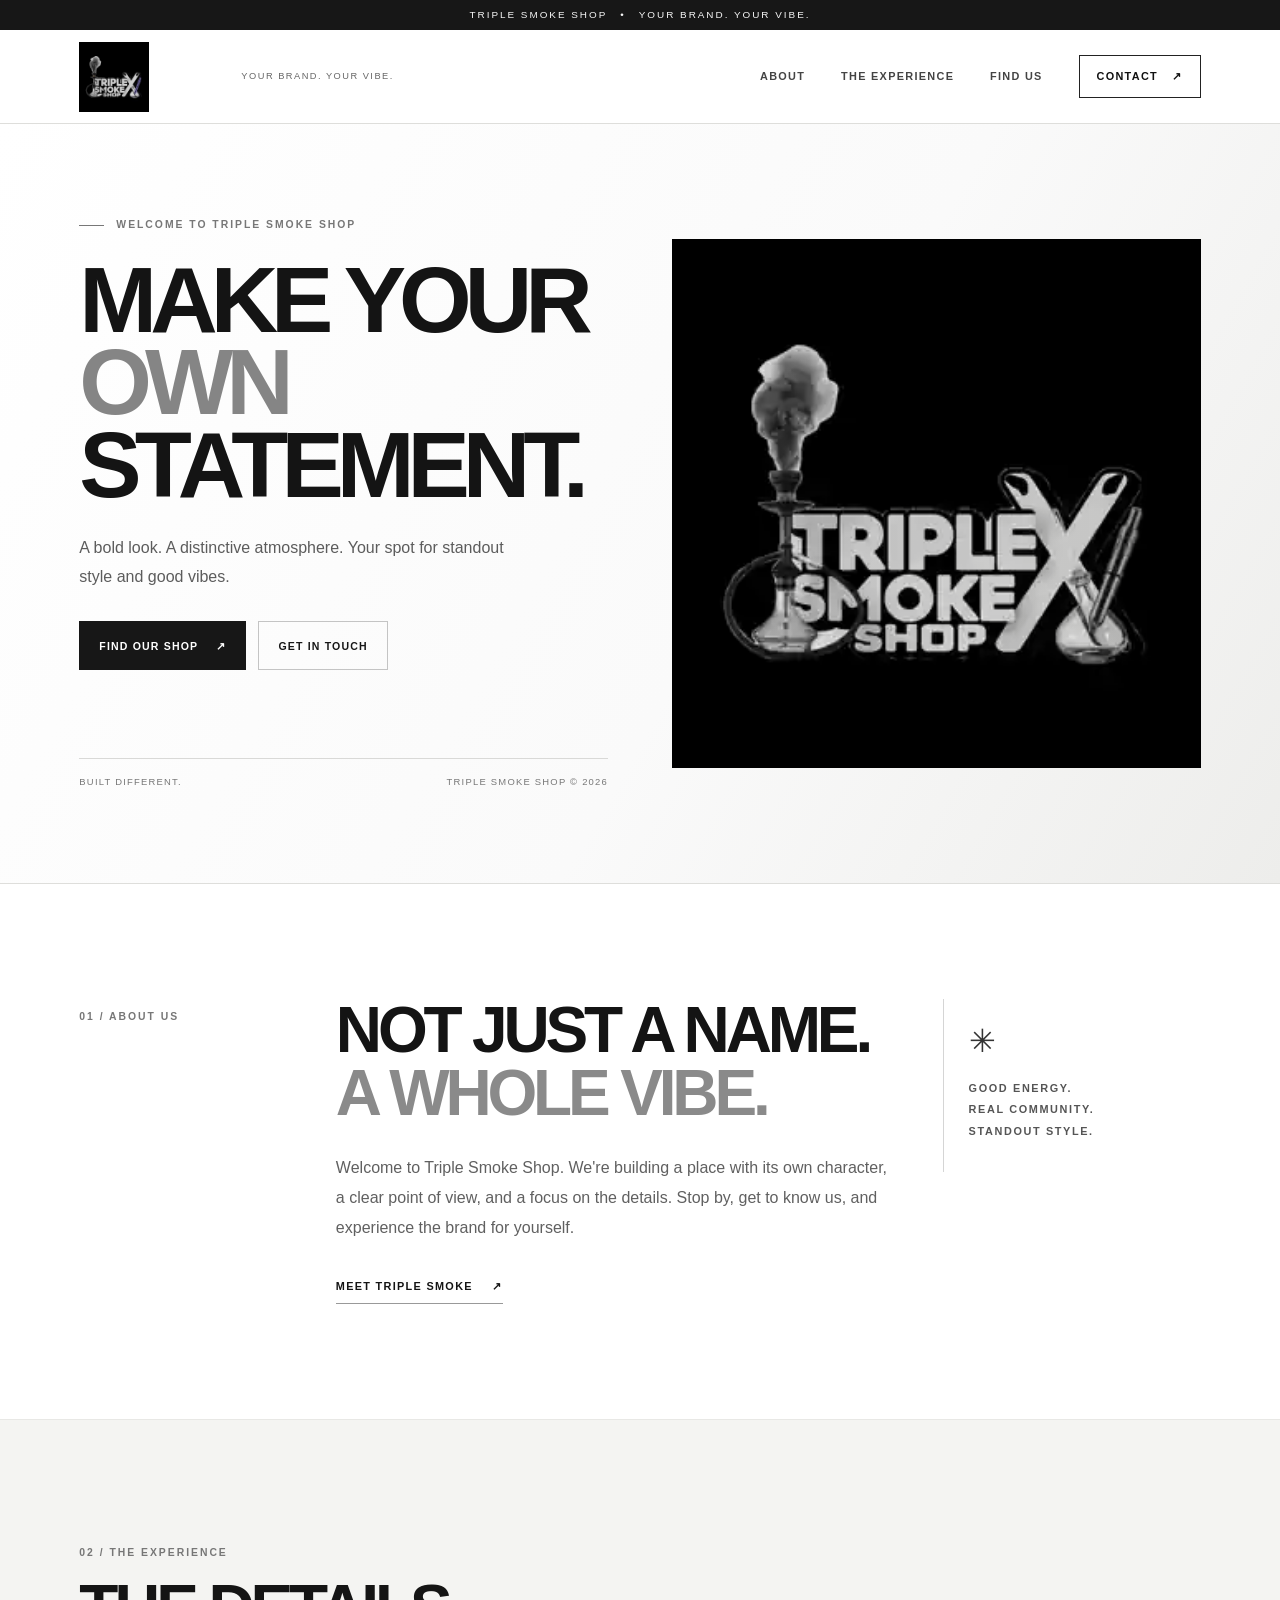
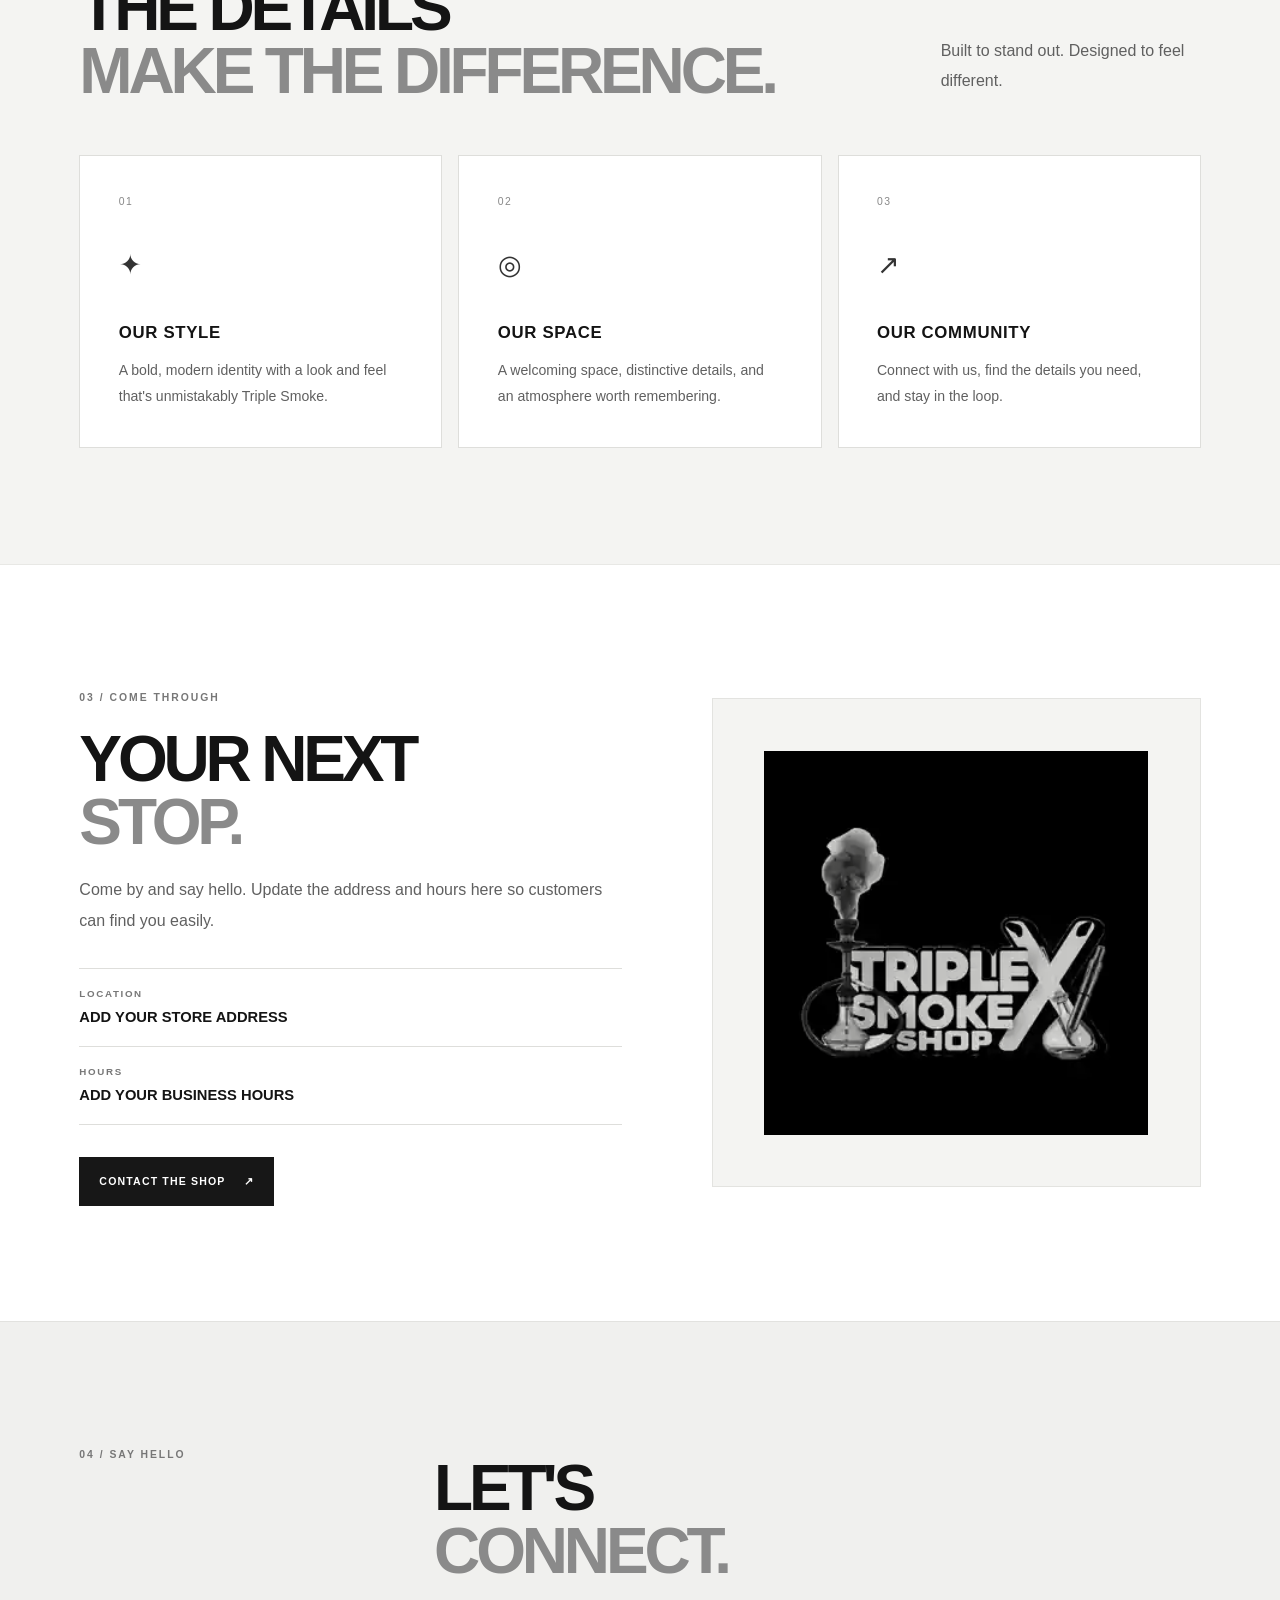
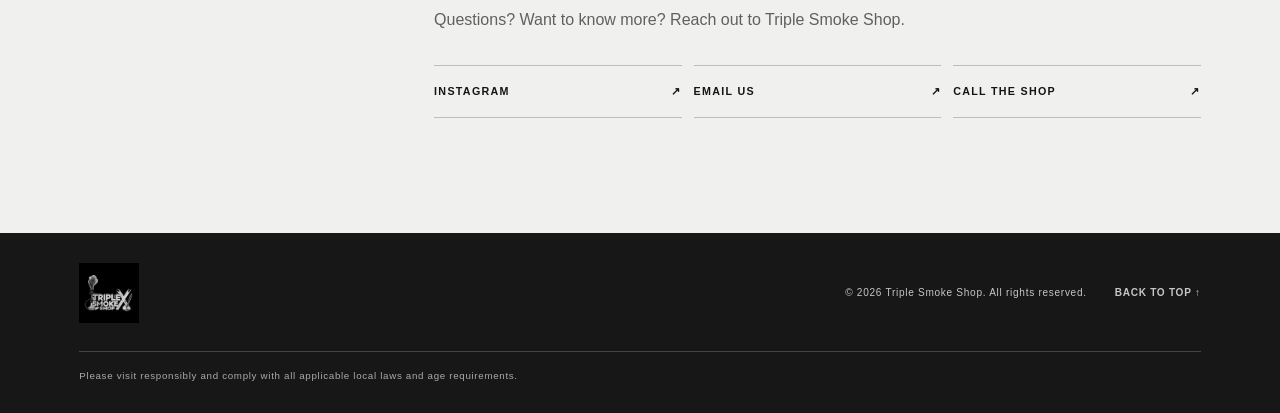
==== commit 48711f60: "Refresh stylesheet cache for premium design" ====
--- a/index.html
+++ b/index.html
@@ -7,7 +7,7 @@
   <meta name="description" content="Triple Smoke Shop — your brand, your vibe. Visit us, explore our shop, and get in touch.">
   <title>Triple Smoke Shop | Your Brand. Your Vibe.</title>
   <link rel="icon" href="favicon.svg" type="image/svg+xml">
-  <link rel="stylesheet" href="styles.css?v=3">
+  <link rel="stylesheet" href="styles.css?v=4">
 </head>
 <body>
   <div class="announcement">TRIPLE SMOKE SHOP <span aria-hidden="true">•</span> YOUR BRAND. YOUR VIBE.</div>
--- a/styles.css
+++ b/styles.css
@@ -1,66 +1,113 @@
-:root{--bg:#10110f;--panel:#171915;--panel2:#1e211b;--text:#f4f5ef;--muted:#a6aa9e;--accent:#d4ff3f;--line:#35382f;--max:1180px}
-*{box-sizing:border-box}html{scroll-behavior:smooth;scroll-padding-top:92px}body{margin:0;background:var(--bg);color:var(--text);font-family:Inter,ui-sans-serif,system-ui,-apple-system,BlinkMacSystemFont,"Segoe UI",sans-serif;line-height:1.55}a{color:inherit;text-decoration:none}button{font:inherit}.announcement{background:var(--accent);color:#151711;text-align:center;font-size:.68rem;font-weight:900;letter-spacing:.18em;padding:9px 14px}.announcement span{padding:0 10px}.site-header{height:88px;max-width:var(--max);padding:0 28px;margin:auto;display:flex;align-items:center;justify-content:space-between;gap:24px}.brand{display:flex;align-items:center;gap:11px;font-weight:900;letter-spacing:.08em;font-size:1.08rem;line-height:1.05}.brand b{color:var(--accent)}.brand small{display:block;color:var(--muted);font-size:.55rem;letter-spacing:.22em;margin-top:7px}.brand-mark{width:42px;height:42px;display:grid;place-items:center;background:var(--accent);color:#10110f;border-radius:10px;font-size:1.5rem}.nav{display:flex;align-items:center;gap:29px;font-size:.69rem;letter-spacing:.11em;font-weight:800}.nav a:not(.nav-cta){color:#c6c9c0}.nav a:hover,.text-link:hover,.contact-link:hover{color:var(--accent)}.nav-cta{border:1px solid #4a4d42;padding:12px 15px;border-radius:3px}.nav-cta span,.button span{margin-left:12px}.menu-toggle{display:none;background:none;color:var(--text);border:1px solid var(--line);border-radius:5px;padding:8px 11px}
-.hero{position:relative;min-height:620px;max-width:var(--max);margin:0 auto;overflow:hidden;display:flex;align-items:center;padding:74px 7.2% 56px;background:radial-gradient(ellipse at 78% 47%,#343a27 0,#1b2017 24%,#10110f 61%)}.hero:after{content:"";position:absolute;inset:0;pointer-events:none;background:linear-gradient(90deg,rgba(16,17,15,.98) 0%,rgba(16,17,15,.76) 47%,rgba(16,17,15,.1) 100%)}.hero-backdrop{position:absolute;width:450px;height:450px;border:1px solid #454c32;border-radius:50%;right:3%;top:12%;box-shadow:0 0 0 35px rgba(212,255,63,.025),0 0 0 80px rgba(212,255,63,.02)}.hero-backdrop:before,.hero-backdrop:after{content:"";position:absolute;background:var(--accent);opacity:.08;filter:blur(2px);transform:rotate(-35deg)}.hero-backdrop:before{width:150px;height:580px;left:150px;top:-60px}.hero-backdrop:after{width:65px;height:480px;left:245px;top:-10px}.hero-content{position:relative;z-index:1;max-width:650px}.eyebrow,.section-label{font-size:.67rem;letter-spacing:.19em;font-weight:900;color:var(--accent)}.eyebrow{display:flex;align-items:center;gap:10px}.eyebrow span{display:inline-block;width:25px;height:2px;background:var(--accent)}h1,h2,h3,p{margin-top:0}h1{font-size:clamp(3.3rem,8vw,6.8rem);line-height:.91;letter-spacing:-.075em;margin:25px 0 25px;font-weight:950}h1 em{color:var(--accent);font-style:normal}.hero-copy{max-width:390px;color:#c0c4b9;font-size:1.05rem}.hero-actions{display:flex;gap:13px;flex-wrap:wrap;margin-top:32px}.button{display:inline-flex;align-items:center;justify-content:center;padding:15px 19px;font-size:.69rem;font-weight:900;letter-spacing:.1em;border:1px solid transparent;transition:transform .2s,background .2s}.button:hover{transform:translateY(-2px)}.button-primary{background:var(--accent);color:#11130d}.button-primary:hover{background:#e2ff80}.button-quiet{border-color:#55594d;color:#f4f5ef}.hero-foot{display:flex;justify-content:space-between;gap:20px;max-width:500px;margin-top:75px;color:#8e9287;font-size:.6rem;letter-spacing:.16em;font-weight:800}.hero-stamp{position:absolute;right:10%;bottom:12%;z-index:1;width:110px;height:110px;border:1px solid rgba(212,255,63,.6);border-radius:50%;display:flex;flex-direction:column;align-items:center;justify-content:center;transform:rotate(12deg);color:var(--accent)}.hero-stamp span{font-size:2rem;font-weight:950;letter-spacing:-.1em}.hero-stamp small{font-size:.46rem;letter-spacing:.1em}
-.section{max-width:var(--max);margin:auto;padding:105px 7.2%}.intro{display:grid;grid-template-columns:.7fr 2fr .75fr;gap:45px;border-top:1px solid var(--line);border-bottom:1px solid var(--line)}.section-label{color:#a7ac9c}h2{font-size:clamp(2.5rem,5.4vw,4.8rem);line-height:.98;letter-spacing:-.065em;font-weight:950;margin:20px 0}.intro h2 span,.section-heading h2 span,.visit h2 span,.contact h2 span{color:var(--accent)}.intro-copy p,.section-heading>p,.visit-panel>p,.contact-content>p{color:var(--muted);max-width:510px}.text-link{display:inline-block;font-size:.68rem;font-weight:900;letter-spacing:.12em;margin-top:15px}.text-link span{color:var(--accent);margin-left:10px}.intro-note{align-self:center;border-left:1px solid var(--line);padding-left:28px;color:var(--accent);font-size:.68rem;font-weight:900;letter-spacing:.13em;line-height:1.9}.note-symbol{font-size:2rem}
-.highlights{background:#141612}.section-heading{display:flex;align-items:end;justify-content:space-between;gap:30px;margin-bottom:42px}.section-heading h2{margin-bottom:0}.section-heading>p{max-width:230px;margin-bottom:5px}.feature-grid{display:grid;grid-template-columns:1.2fr 1fr 1fr;gap:13px}.feature-card{min-height:270px;background:var(--panel2);padding:26px;display:flex;flex-direction:column;justify-content:space-between;border:1px solid #2b2f25;position:relative;overflow:hidden}.feature-card-large{background:var(--accent);color:#151711}.feature-number{font-size:.65rem;letter-spacing:.14em;font-weight:900;opacity:.65}.feature-icon{font-size:2.3rem;line-height:1;color:var(--accent)}.feature-card-large .feature-icon{color:#151711}.feature-card h3{font-size:1.05rem;letter-spacing:.05em;margin-bottom:9px}.feature-card p{font-size:.85rem;color:var(--muted);margin-bottom:0}.feature-card-large p{color:#333a22}
-.visit{display:grid;grid-template-columns:1fr 1fr;gap:55px;align-items:center}.visit-panel h2{font-size:clamp(3.5rem,7vw,6rem)}.visit-panel>p{max-width:420px}.visit-details{border-top:1px solid var(--line);margin:30px 0;padding-top:19px;display:grid;gap:17px}.visit-details div{display:grid;gap:3px}.visit-details span{font-size:.6rem;color:#93988b;letter-spacing:.16em;font-weight:900}.visit-details strong{font-size:.82rem;letter-spacing:.05em}.visit-art{min-height:400px;position:relative;display:grid;place-items:center;overflow:hidden;background:radial-gradient(circle,#252c1a,#171a14 62%,#12130f)}.orbit{position:absolute;border:1px solid rgba(212,255,63,.4);border-radius:50%;width:310px;height:310px}.orbit-two{width:390px;height:390px;border-color:rgba(212,255,63,.16)}.art-center{position:relative;display:flex;flex-direction:column;text-align:center;line-height:.9;transform:rotate(-8deg)}.art-center span{font-size:1.4rem;font-weight:900;letter-spacing:.2em}.art-center b{font-size:clamp(3.3rem,6vw,5rem);letter-spacing:-.1em;color:var(--accent)}.art-center small{font-size:.56rem;letter-spacing:.23em;margin-top:15px}.art-cross{position:absolute;color:var(--accent);font-size:2rem}.cross-one{top:18%;right:20%}.cross-two{bottom:19%;left:18%}
-.contact{background:var(--accent);color:#14160e;display:grid;grid-template-columns:.7fr 2fr;gap:45px}.contact .section-label{color:#424a2c}.contact h2{font-size:clamp(3.5rem,7vw,6rem)}.contact h2 span{color:#303a19}.contact-content>p{color:#3d432d}.contact-links{display:grid;grid-template-columns:repeat(3,1fr);gap:10px;margin-top:30px}.contact-link{display:flex;justify-content:space-between;gap:10px;padding:17px 14px;border:1px solid rgba(20,22,14,.35);font-size:.67rem;font-weight:900;letter-spacing:.1em}.contact-link:hover{color:#111;background:rgba(255,255,255,.18)}.contact-link span{font-size:1rem}.footer{max-width:var(--max);margin:auto;padding:30px 7.2% 24px;display:grid;grid-template-columns:1fr 1fr auto;gap:20px;align-items:center}.brand-footer{font-size:.9rem}.brand-footer .brand-mark{width:35px;height:35px}.footer>p,.back-top{font-size:.65rem;color:var(--muted);margin:0}.footer>p{text-align:center}.back-top{letter-spacing:.1em;font-weight:800}.legal-note{grid-column:1/-1!important;text-align:left!important;border-top:1px solid var(--line);padding-top:17px;margin-top:8px!important;font-size:.62rem!important}
-.age-notice[hidden]{display:none}.age-notice{position:fixed;inset:0;background:rgba(0,0,0,.84);z-index:20;display:grid;place-items:center;padding:20px}.age-card{max-width:480px;width:100%;padding:35px;background:#171915;border:1px solid #3c4231;text-align:center;box-shadow:0 25px 100px #000}.age-mark{margin:0 auto 18px}.age-card h2{font-size:2.6rem}.age-card>p:not(.eyebrow){color:var(--muted)}.age-card .button{width:100%;margin-top:10px}.age-leave{background:none;border:0;color:#c5c9bd;text-decoration:underline;padding:14px;cursor:pointer}.age-card small{display:block;color:#82877b;font-size:.65rem;margin-top:15px}
-@media(max-width:800px){.site-header{height:76px;padding:0 20px}.menu-toggle{display:block}.nav{display:none;position:absolute;top:120px;left:0;right:0;z-index:10;background:#171915;border-bottom:1px solid var(--line);padding:22px;flex-direction:column;align-items:stretch;gap:18px}.nav.open{display:flex}.nav-cta{text-align:center}.hero{min-height:590px;padding:65px 25px 40px}.hero-stamp{right:7%;bottom:8%;width:82px;height:82px}.hero-stamp span{font-size:1.5rem}.hero-stamp small{font-size:.4rem}.hero-backdrop{right:-240px;top:20%;width:420px;height:420px}.section{padding:75px 25px}.intro{grid-template-columns:1fr;gap:22px}.intro-note{border-left:0;border-top:1px solid var(--line);padding:20px 0 0}.section-heading{align-items:start;flex-direction:column;gap:15px}.feature-grid{grid-template-columns:1fr}.feature-card{min-height:220px}.visit{grid-template-columns:1fr;gap:30px}.visit-art{min-height:320px}.contact{grid-template-columns:1fr;gap:15px}.contact-links{grid-template-columns:1fr}.footer{padding:28px 25px;grid-template-columns:1fr auto}.footer>p{text-align:left;grid-column:1/-1;grid-row:3}.back-top{grid-column:2;grid-row:1}.legal-note{grid-row:4!important}}
+/* TRIPLE SMOKE SHOP — premium monochrome design */
+:root{--ink:#141414;--paper:#fff;--soft:#f3f3f1;--gray:#737373;--line:#dededb;--page-pad:clamp(22px,6.2vw,100px)}
+*{box-sizing:border-box}
+html{scroll-behavior:smooth;scroll-padding-top:100px}
+body{margin:0;background:var(--paper);color:var(--ink);font-family:Arial,Helvetica,sans-serif;line-height:1.55;-webkit-font-smoothing:antialiased;overflow-x:hidden}
+a{color:inherit;text-decoration:none}
+button{font:inherit}
+.announcement{min-height:30px;display:flex;align-items:center;justify-content:center;gap:13px;padding:7px 15px;background:#171717;color:#f7f7f7;font-size:.62rem;letter-spacing:.2em;text-align:center}
+.site-header{height:94px;padding:10px var(--page-pad);display:flex;align-items:center;justify-content:space-between;gap:30px;background:#fff;border-bottom:1px solid var(--line);position:relative;z-index:10}
+.brand{display:flex;align-items:center;gap:14px;min-width:0}
+.brand-logo{display:block;width:148px;height:70px;object-fit:contain;object-position:left center}
+.brand-tagline{font-size:.58rem;letter-spacing:.16em;color:#666;white-space:nowrap}
+.nav{display:flex;align-items:center;gap:clamp(16px,2.8vw,42px)}
+.nav a{font-size:.68rem;letter-spacing:.12em;font-weight:700;color:#444;transition:color .2s}
+.nav a:hover{color:#999}
+.nav .nav-cta{border:1px solid #222;padding:12px 17px;color:#111}
+.nav-cta span{margin-left:10px}
+.menu-toggle{display:none;background:#fff;border:1px solid #ddd;color:#111;font-size:1.25rem;padding:7px 12px;cursor:pointer}
+.hero{width:100%;min-height:min(760px,calc(100svh - 124px));display:grid;grid-template-columns:1fr 1fr;align-items:center;gap:clamp(30px,5vw,80px);padding:clamp(50px,7vw,105px) var(--page-pad);background:linear-gradient(120deg,#fff 0%,#fafafa 58%,#ededeb 100%);border-bottom:1px solid var(--line)}
+.hero-content{max-width:680px;position:relative;z-index:1}
+.eyebrow,.section-label{font-size:.65rem;font-weight:700;letter-spacing:.19em;color:#777;text-transform:uppercase}
+.eyebrow{display:flex;align-items:center;gap:12px;margin:0 0 26px}
+.eyebrow span{display:inline-block;width:25px;height:1px;background:#777}
+.hero h1{font-size:clamp(3.5rem,7.3vw,7.8rem);line-height:.88;letter-spacing:-.075em;font-weight:800;margin:0 0 28px}
+.hero h1 em{font-style:normal;color:#858585}
+.hero-copy{max-width:440px;color:#5c5c5c;font-size:clamp(1rem,1.25vw,1.18rem);line-height:1.8;margin:0 0 30px}
+.hero-actions{display:flex;align-items:center;flex-wrap:wrap;gap:12px}
+.button{display:inline-flex;align-items:center;justify-content:center;gap:18px;min-height:49px;padding:14px 19px;font-size:.66rem;font-weight:700;letter-spacing:.11em;border:1px solid #171717;transition:background .2s,color .2s,border-color .2s}
+.button-primary{background:#171717;color:#fff}
+.button-primary:hover{background:#444;border-color:#444}
+.button-quiet{background:transparent;color:#171717;border-color:#c4c4c4}
+.button-quiet:hover{background:#eee}
+.hero-foot{display:flex;justify-content:space-between;gap:15px;margin-top:clamp(48px,7vw,88px);padding-top:16px;border-top:1px solid #d9d9d7;color:#777;font-size:.59rem;letter-spacing:.13em}
+.hero-logo-wrap{display:flex;justify-content:center;align-items:center;min-width:0}
+.hero-logo{width:min(100%,620px);max-height:570px;object-fit:contain;filter:grayscale(1);mix-blend-mode:multiply}
+.section{width:100%;padding:clamp(76px,9vw,130px) var(--page-pad)}
+.intro{display:grid;grid-template-columns:.55fr 1.5fr .7fr;gap:clamp(25px,4.2vw,70px);align-items:start;background:#fff}
+.section-label{padding-top:10px}
+.intro-copy h2,.section-heading h2,.visit-panel h2,.contact-content h2{font-size:clamp(2.5rem,5vw,5.4rem);line-height:.98;letter-spacing:-.065em;margin:0 0 28px;font-weight:800}
+.intro-copy h2 span,.section-heading h2 span,.visit-panel h2 span,.contact-content h2 span{color:#8a8a8a}
+.intro-copy p,.section-heading>p,.feature-card p,.visit-panel>p,.contact-content>p{max-width:610px;color:#606060;line-height:1.9;font-size:1rem}
+.text-link{display:inline-block;margin-top:18px;padding-bottom:8px;border-bottom:1px solid #999;font-size:.68rem;font-weight:700;letter-spacing:.12em}
+.text-link span{padding-left:15px}
+.intro-note{border-left:1px solid #d5d5d5;padding:18px 0 18px 25px;color:#555}
+.note-symbol{font-size:2rem;color:#333}
+.intro-note p{font-size:.68rem;line-height:2;letter-spacing:.15em;font-weight:700}
+.highlights{background:#f4f4f2;border-top:1px solid #e8e8e5;border-bottom:1px solid #e8e8e5}
+.section-heading{display:flex;justify-content:space-between;align-items:end;gap:40px;margin-bottom:52px}
+.section-heading h2{margin:16px 0 0}
+.section-heading>p{max-width:260px;margin:0 0 6px}
+.feature-grid{display:grid;grid-template-columns:repeat(3,minmax(0,1fr));gap:16px}
+.feature-card{position:relative;min-height:280px;display:flex;flex-direction:column;justify-content:space-between;gap:34px;padding:clamp(24px,3vw,42px);background:#fff;border:1px solid #dededb}
+.feature-number{font-size:.65rem;letter-spacing:.14em;color:#888}
+.feature-icon{font-size:1.7rem;color:#333}
+.feature-card h3{margin:0 0 12px;font-size:1.05rem;letter-spacing:.04em}
+.feature-card p{margin:0;font-size:.88rem;line-height:1.8}
+.visit{display:grid;grid-template-columns:minmax(0,1fr) minmax(300px,.9fr);gap:clamp(35px,7vw,110px);align-items:center;background:#fff}
+.visit-panel h2{margin:22px 0}
+.visit-details{margin:32px 0}
+.visit-details>div{padding:17px 0;border-top:1px solid #dededb;display:flex;flex-direction:column;gap:5px}
+.visit-details>div:last-child{border-bottom:1px solid #dededb}
+.visit-details span{font-size:.61rem;letter-spacing:.17em;color:#777;font-weight:700}
+.visit-details strong{font-size:.92rem;font-weight:600;overflow-wrap:anywhere}
+.visit-art{min-height:400px;display:grid;place-items:center;background:#f4f4f2;border:1px solid #e3e3e0;padding:clamp(20px,4vw,55px)}
+.visit-art img{width:min(100%,480px);height:auto;object-fit:contain;filter:grayscale(1);mix-blend-mode:multiply}
+.contact{display:grid;grid-template-columns:.55fr 1.45fr;gap:clamp(25px,5vw,80px);background:#f0f0ee;border-top:1px solid #e2e2df}
+.contact-content h2{margin:20px 0 22px}
+.contact-content>p{margin-bottom:30px}
+.contact-links{display:grid;grid-template-columns:repeat(3,minmax(0,1fr));gap:12px}
+.contact-link{display:flex;justify-content:space-between;align-items:center;gap:10px;padding:17px 0;border-top:1px solid #bdbdb9;border-bottom:1px solid #bdbdb9;font-size:.67rem;letter-spacing:.12em;font-weight:700;transition:padding .2s}
+.contact-link:hover{padding-left:8px;color:#777}
+.footer{display:grid;grid-template-columns:1fr auto auto;align-items:center;gap:28px;padding:30px var(--page-pad);background:#171717;color:#fff}
+.footer .brand-logo{width:130px;height:60px;filter:grayscale(1)}
+.footer>p,.back-top{font-size:.63rem;color:#c6c6c6;margin:0;letter-spacing:.07em}
+.footer>p{text-align:center}
+.back-top{font-weight:700;white-space:nowrap}
+.legal-note{grid-column:1/-1!important;text-align:left!important;border-top:1px solid #444;padding-top:16px;margin-top:0!important;font-size:.61rem!important;color:#aaa!important}
+.age-notice[hidden]{display:none}
+.age-notice{position:fixed;inset:0;background:rgba(0,0,0,.78);z-index:20;display:grid;place-items:center;padding:20px}
+.age-card{max-width:460px;width:100%;padding:clamp(24px,5vw,42px);background:#fff;border:1px solid #ddd;text-align:center;box-shadow:0 25px 100px #0002}
+.age-logo{width:min(100%,240px);height:auto;object-fit:contain;filter:grayscale(1);mix-blend-mode:multiply}
+.age-card h2{font-size:2.4rem;letter-spacing:-.05em;margin:12px 0}
+.age-card>p:not(.eyebrow){color:#555;font-size:.92rem}
+.age-card .button{width:100%;margin-top:10px}
+.age-leave{background:none;border:0;color:#333;text-decoration:underline;padding:14px;cursor:pointer}
+.age-card small{display:block;color:#777;font-size:.65rem;margin-top:15px}
+@media(min-width:1600px){:root{--page-pad:max(7vw,calc((100vw - 1500px)/2))}}
+@media(max-width:950px){
+ .site-header{height:82px;padding:8px 22px}.brand-logo{width:112px;height:58px}.brand-tagline{font-size:.52rem}
+ .menu-toggle{display:block}.nav{display:none;position:absolute;top:100%;left:0;right:0;z-index:12;background:#fff;border-bottom:1px solid #ddd;padding:22px;flex-direction:column;align-items:stretch;gap:20px;box-shadow:0 12px 22px #0000000d}
+ .nav.open{display:flex}.nav .nav-cta{text-align:center}
+ .hero{min-height:0;grid-template-columns:1fr;gap:20px;padding:50px 25px 30px}
+ .hero-logo-wrap{grid-row:1;max-height:300px;overflow:hidden}.hero-logo{width:min(72vw,350px);max-height:290px}
+ .hero-content{max-width:760px}.hero h1{font-size:clamp(3.3rem,10vw,6rem)}
+ .hero-foot{margin-top:48px}
+ .intro{grid-template-columns:1fr;gap:22px}.intro-note{border-left:0;border-top:1px solid #d5d5d5;padding:20px 0 0}
+ .section-heading{align-items:start;flex-direction:column;gap:18px}.section-heading>p{margin:0}
+ .feature-grid{grid-template-columns:1fr}.feature-card{min-height:210px}
+ .visit{grid-template-columns:1fr}.visit-art{min-height:280px}.visit-art img{width:min(80%,390px)}
+ .contact{grid-template-columns:1fr;gap:22px}.contact-links{grid-template-columns:1fr}
+ .footer{grid-template-columns:1fr auto;gap:20px}.footer>p{text-align:left;grid-column:1/-1;grid-row:3}.back-top{grid-column:2;grid-row:1}.legal-note{grid-row:4!important}
+}
+@media(max-width:520px){
+ .announcement{font-size:.55rem;letter-spacing:.11em}
+ .site-header{padding:8px 15px}.brand-logo{width:94px;height:52px}.brand-tagline{font-size:.45rem;letter-spacing:.07em}
+ .hero{padding:38px 20px 25px}.hero-logo{width:min(78vw,285px)}.hero h1{font-size:clamp(3rem,12vw,4.4rem)}
+ .hero-actions{align-items:stretch;flex-direction:column}.hero-actions .button{text-align:center}
+ .hero-foot{font-size:.53rem;gap:8px;letter-spacing:.08em}
+ .section{padding:66px 20px}
+ .intro-copy h2,.section-heading h2,.visit-panel h2,.contact-content h2{font-size:clamp(2.35rem,10vw,3.6rem)}
+ .visit-details strong{font-size:.88rem}.footer{padding:24px 20px;gap:16px}.footer .brand-logo{width:110px}
+}
 @media(prefers-reduced-motion:reduce){html{scroll-behavior:auto}*,*:before,*:after{transition:none!important}}
-
-
-/* Triple Smoke monochrome redesign */
-:root{--bg:#f4f4f2;--panel:#fff;--panel2:#e8e8e6;--text:#171717;--muted:#686868;--accent:#bdbdbd;--line:#d1d1cf;--max:1180px}
-body{background:#f4f4f2;color:#171717}
-.announcement{background:#d9d9d7;color:#111}
-.brand b,.eyebrow,.section-label,.text-link span,.feature-icon,.hero-stamp,.art-cross{color:#777}
-.brand-mark{background:#d8d8d6;color:#111;border:1px solid #bcbcbc}
-.nav a:not(.nav-cta){color:#444}
-.nav a:hover,.text-link:hover,.contact-link:hover{color:#111}
-.nav-cta{border-color:#bcbcbc}
-.menu-toggle{color:#171717;border-color:#c7c7c7}
-.hero{background:radial-gradient(ellipse at 78% 47%,#e5e5e3 0,#d2d2d0 26%,#f4f4f2 68%)}
-.hero:after{background:linear-gradient(90deg,rgba(244,244,242,.98) 0%,rgba(244,244,242,.8) 47%,rgba(244,244,242,.16) 100%)}
-.hero-backdrop{border-color:#bcbcbc;box-shadow:0 0 0 35px rgba(90,90,90,.035),0 0 0 80px rgba(90,90,90,.025)}
-.hero-backdrop:before,.hero-backdrop:after{background:#777;opacity:.08}
-.eyebrow,.section-label{color:#666}
-.eyebrow span{background:#777}
-h1 em,.intro h2 span,.section-heading h2 span,.visit h2 span,.contact h2 span{color:#777}
-.hero-copy{color:#555}
-.button-primary{background:#202020;color:#fff}
-.button-primary:hover{background:#444}
-.button-quiet{border-color:#aaa;color:#222}
-.hero-foot{color:#777}
-.hero-stamp{border-color:rgba(80,80,80,.55);color:#555}
-.section-label{color:#777}
-.intro{border-color:#d1d1cf}
-.intro-note{color:#666}
-.highlights{background:#e9e9e7}
-.feature-card{background:#fff;border-color:#d0d0ce;color:#171717}
-.feature-card-large{background:#d5d5d3;color:#171717}
-.feature-icon{color:#555}
-.feature-card-large .feature-icon{color:#222}
-.feature-card p{color:#666}
-.feature-card-large p{color:#444}
-.visit-details span{color:#777}
-.visit-art{background:radial-gradient(circle,#ededeb,#dcdcd9 62%,#d1d1cf)}
-.orbit{border-color:rgba(70,70,70,.35)}
-.orbit-two{border-color:rgba(70,70,70,.17)}
-.art-center b{color:#555}
-.art-cross{color:#555}
-.contact{background:#dededc;color:#171717}
-.contact .section-label{color:#666}
-.contact h2 span{color:#555}
-.contact-content>p{color:#555}
-.contact-link{border-color:rgba(20,20,20,.3)}
-.contact-link:hover{color:#111;background:rgba(255,255,255,.45)}
-.footer{background:#f4f4f2}
-.footer>p,.back-top{color:#707070}
-.age-notice{background:rgba(15,15,15,.78)}
-.age-card{background:#f4f4f2;border-color:#bdbdbd}
-.age-card h2{color:#171717}
-.age-card>p:not(.eyebrow){color:#555}
-.age-leave{color:#444}
-.age-card small{color:#777}
-@media(max-width:800px){.nav{background:#f4f4f2;border-bottom-color:#d1d1cf}}
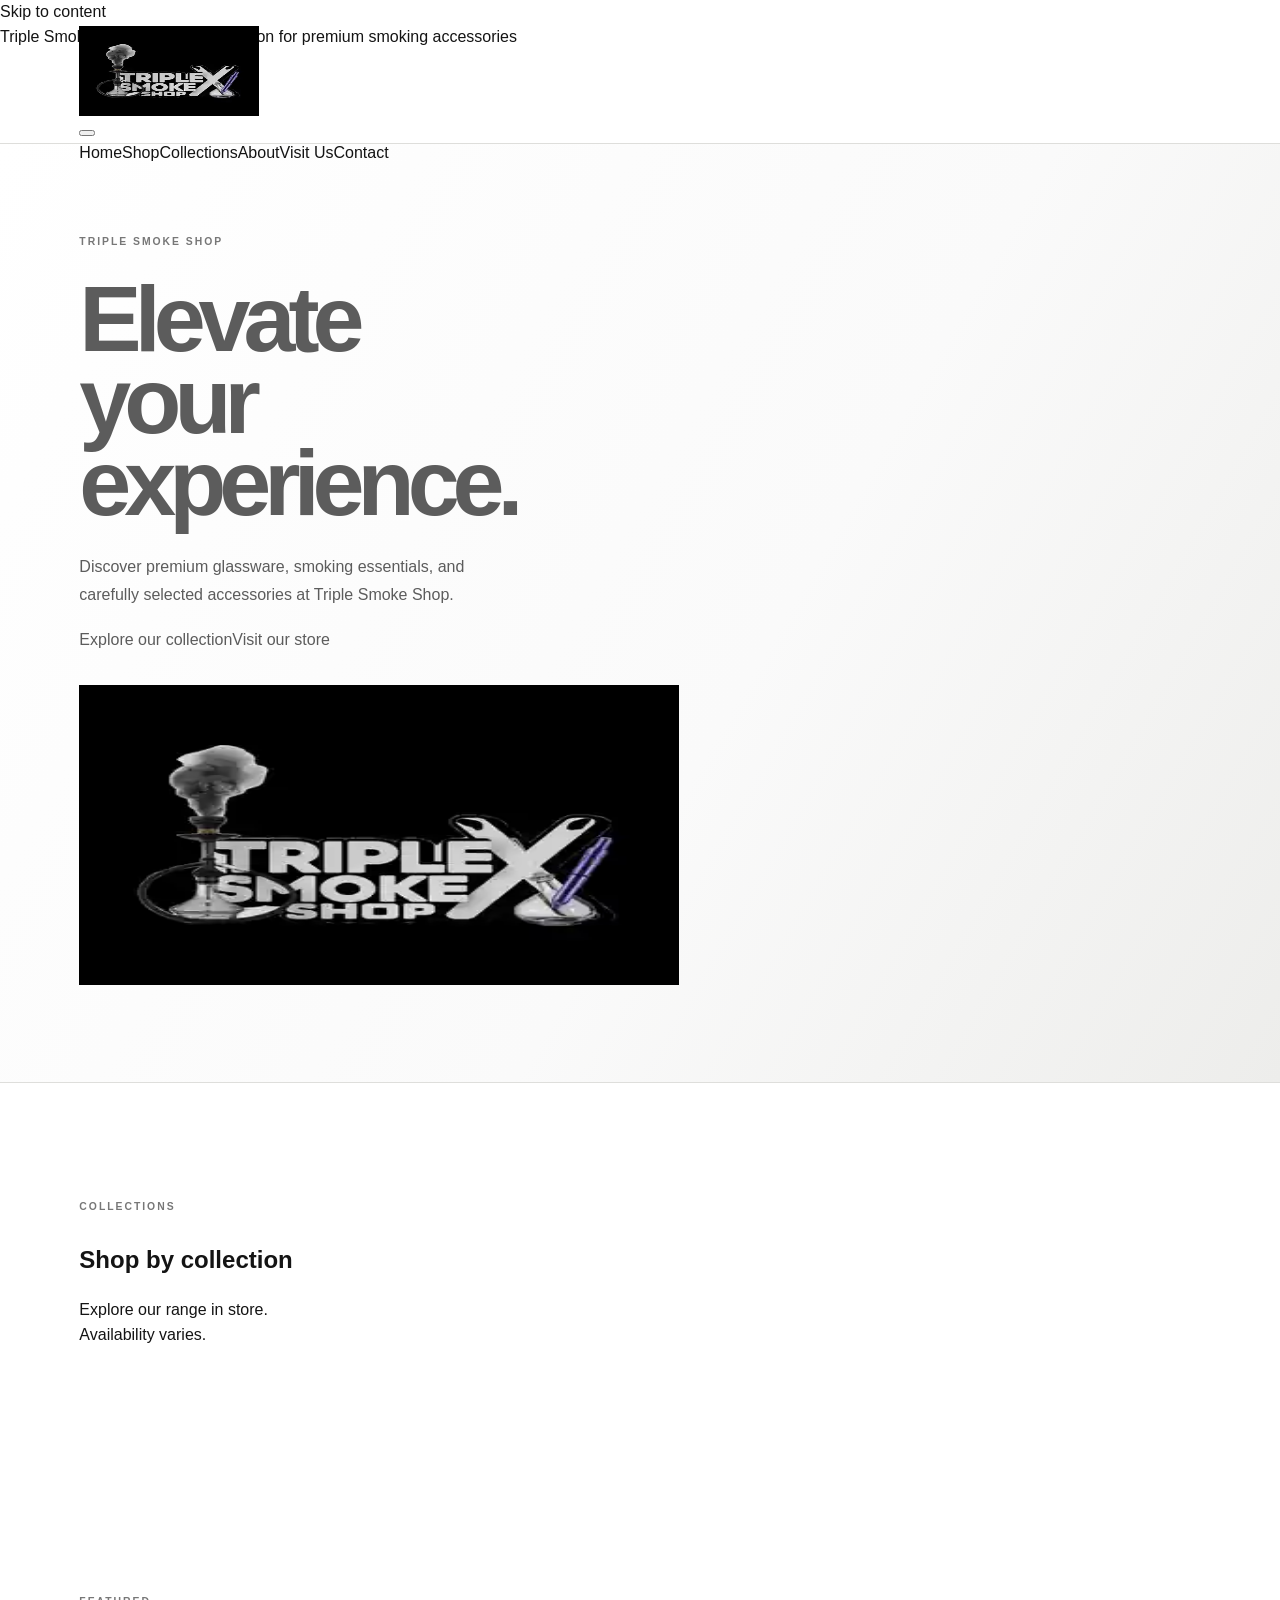
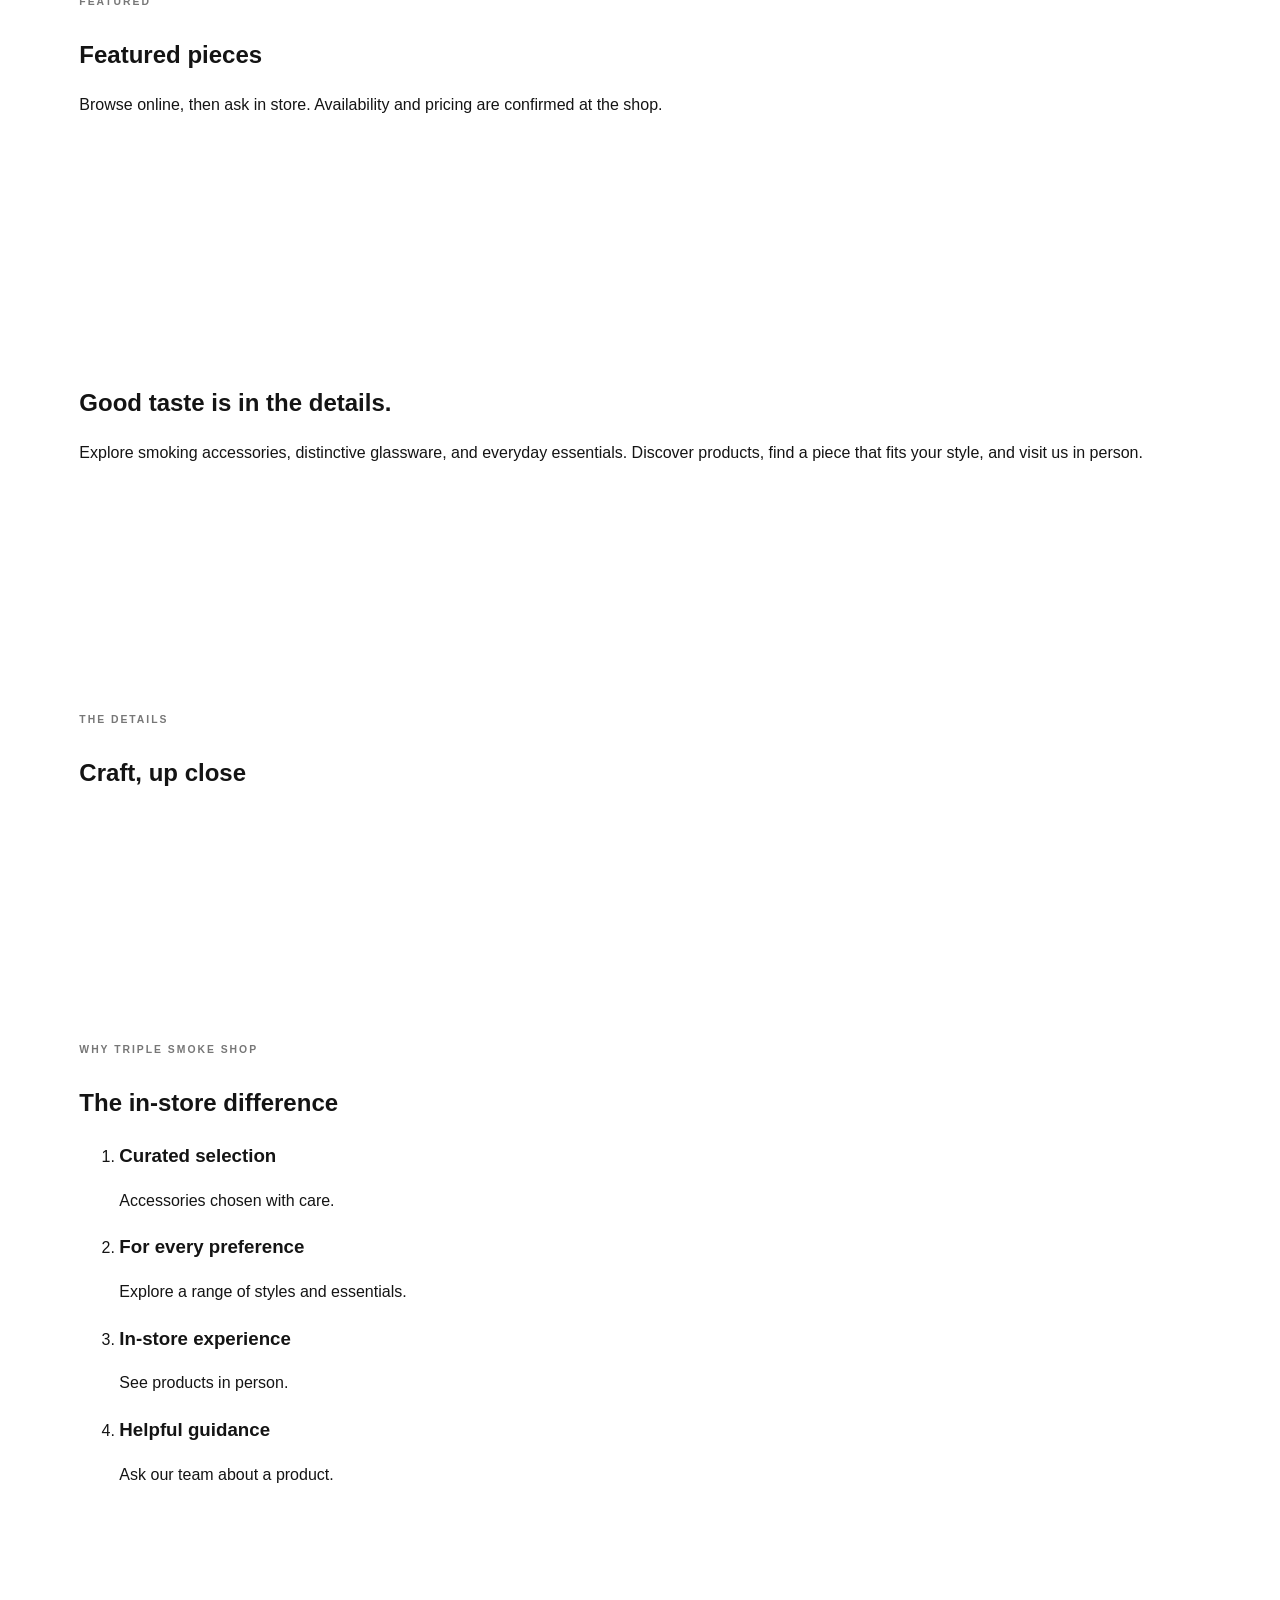
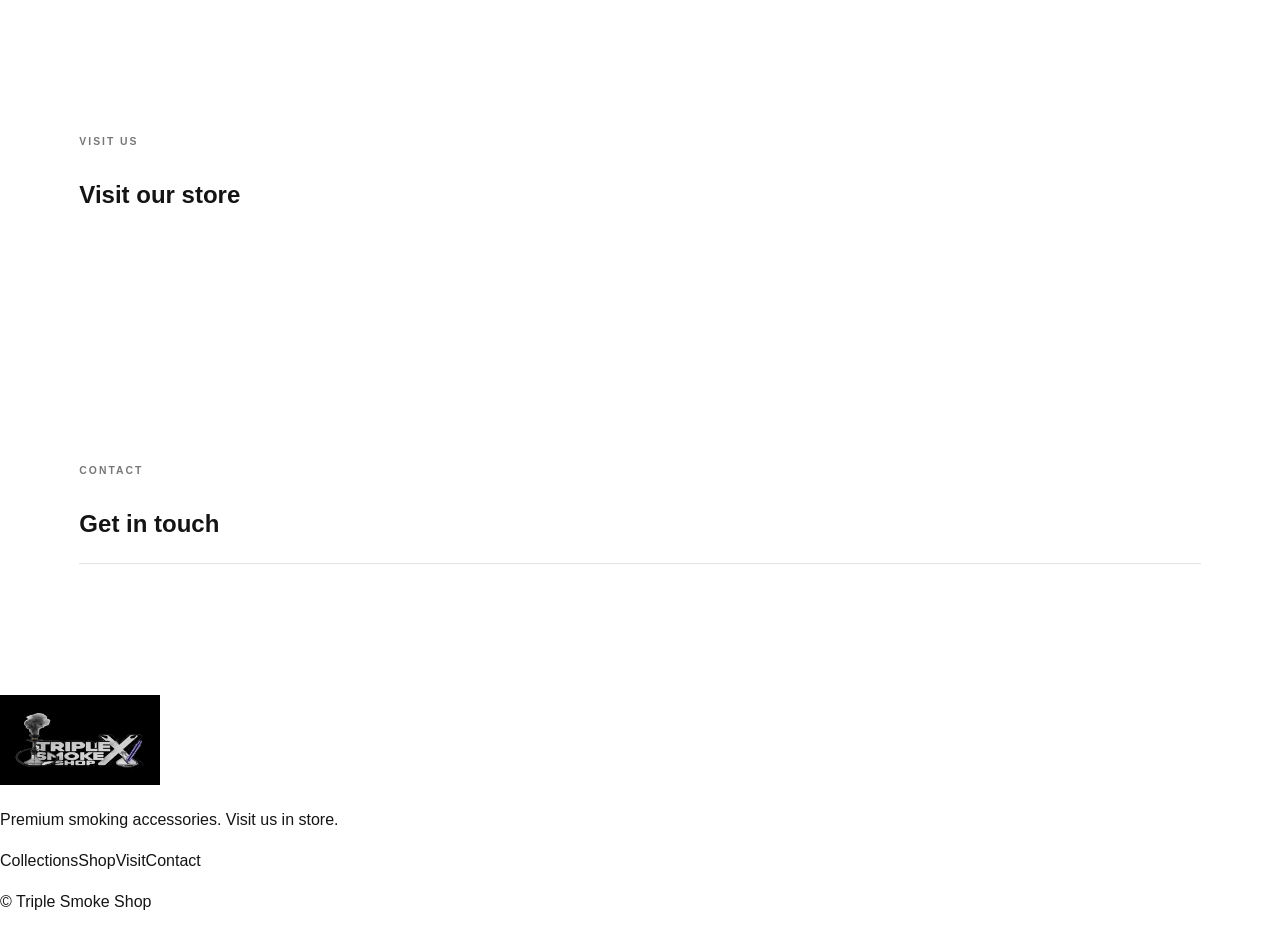
==== commit 9f768da9: "Install premium responsive homepage redesign" ====
--- a/index.html
+++ b/index.html
@@ -1,100 +1,24 @@
 <!doctype html>
 <html lang="en">
 <head>
-  <meta charset="utf-8">
-  <meta name="viewport" content="width=device-width, initial-scale=1">
-  <meta name="theme-color" content="#ffffff">
-  <meta name="description" content="Triple Smoke Shop — your brand, your vibe. Visit us, explore our shop, and get in touch.">
-  <title>Triple Smoke Shop | Your Brand. Your Vibe.</title>
-  <link rel="icon" href="favicon.svg" type="image/svg+xml">
-  <link rel="stylesheet" href="styles.css?v=4">
-</head>
-<body>
-  <div class="announcement">TRIPLE SMOKE SHOP <span aria-hidden="true">•</span> YOUR BRAND. YOUR VIBE.</div>
-  <header class="site-header">
-    <a class="brand" href="#home" aria-label="Triple Smoke Shop home">
-      <img class="brand-logo" src="assets/triple-smoke-logo.webp" alt="Triple Smoke Shop logo">
-      <span class="brand-tagline">YOUR BRAND. YOUR VIBE.</span>
-    </a>
-    <button class="menu-toggle" aria-label="Open navigation" aria-expanded="false">☰</button>
-    <nav class="nav" aria-label="Main navigation">
-      <a href="#about">ABOUT</a><a href="#highlights">THE EXPERIENCE</a><a href="#visit">FIND US</a>
-      <a class="nav-cta" href="#contact">CONTACT <span aria-hidden="true">↗</span></a>
-    </nav>
-  </header>
-  <main>
-    <section class="hero" id="home">
-      <div class="hero-content">
-        <p class="eyebrow"><span></span> WELCOME TO TRIPLE SMOKE SHOP</p>
-        <h1>MAKE YOUR<br><em>OWN</em> STATEMENT.</h1>
-        <p class="hero-copy">A bold look. A distinctive atmosphere. Your spot for standout style and good vibes.</p>
-        <div class="hero-actions">
-          <a class="button button-primary" href="#visit">FIND OUR SHOP <span>↗</span></a>
-          <a class="button button-quiet" href="#contact">GET IN TOUCH</a>
-        </div>
-        <div class="hero-foot"><span>BUILT DIFFERENT.</span><span>TRIPLE SMOKE SHOP © <span id="year"></span></span></div>
-      </div>
-      <div class="hero-logo-wrap"><img class="hero-logo" src="assets/triple-smoke-logo.webp" alt="Triple Smoke Shop — hookah and glassware logo"></div>
-    </section>
-    <section class="intro section" id="about">
-      <div class="section-label">01 / ABOUT US</div>
-      <div class="intro-copy">
-        <h2>NOT JUST A NAME.<br><span>A WHOLE VIBE.</span></h2>
-        <p>Welcome to Triple Smoke Shop. We're building a place with its own character, a clear point of view, and a focus on the details. Stop by, get to know us, and experience the brand for yourself.</p>
-        <a class="text-link" href="#visit">MEET TRIPLE SMOKE <span>↗</span></a>
-      </div>
-      <div class="intro-note"><span class="note-symbol">✳</span><p>GOOD ENERGY.<br>REAL COMMUNITY.<br>STANDOUT STYLE.</p></div>
-    </section>
-    <section class="highlights section" id="highlights">
-      <div class="section-heading">
-        <div><div class="section-label">02 / THE EXPERIENCE</div><h2>THE DETAILS<br><span>MAKE THE DIFFERENCE.</span></h2></div>
-        <p>Built to stand out. Designed to feel different.</p>
-      </div>
-      <div class="feature-grid">
-        <article class="feature-card"><div class="feature-number">01</div><div class="feature-icon">✦</div><div><h3>OUR STYLE</h3><p>A bold, modern identity with a look and feel that's unmistakably Triple Smoke.</p></div></article>
-        <article class="feature-card"><div class="feature-number">02</div><div class="feature-icon">◎</div><div><h3>OUR SPACE</h3><p>A welcoming space, distinctive details, and an atmosphere worth remembering.</p></div></article>
-        <article class="feature-card"><div class="feature-number">03</div><div class="feature-icon">↗</div><div><h3>OUR COMMUNITY</h3><p>Connect with us, find the details you need, and stay in the loop.</p></div></article>
-      </div>
-    </section>
-    <section class="visit section" id="visit">
-      <div class="visit-panel">
-        <div class="section-label">03 / COME THROUGH</div><h2>YOUR NEXT<br><span>STOP.</span></h2>
-        <p>Come by and say hello. Update the address and hours here so customers can find you easily.</p>
-        <div class="visit-details">
-          <div><span>LOCATION</span><strong>ADD YOUR STORE ADDRESS</strong></div>
-          <div><span>HOURS</span><strong>ADD YOUR BUSINESS HOURS</strong></div>
-        </div>
-        <a class="button button-primary" href="#contact">CONTACT THE SHOP <span>↗</span></a>
-      </div>
-      <div class="visit-art"><img src="assets/triple-smoke-logo.webp" alt="Triple Smoke Shop logo"></div>
-    </section>
-    <section class="contact section" id="contact">
-      <div class="section-label">04 / SAY HELLO</div>
-      <div class="contact-content">
-        <h2>LET'S<br><span>CONNECT.</span></h2><p>Questions? Want to know more? Reach out to Triple Smoke Shop.</p>
-        <div class="contact-links">
-          <a href="#" class="contact-link" data-placeholder-link>INSTAGRAM <span>↗</span></a>
-          <a href="mailto:hello@triplesmoke.shop" class="contact-link">EMAIL US <span>↗</span></a>
-          <a href="#" class="contact-link" data-placeholder-link>CALL THE SHOP <span>↗</span></a>
-        </div>
-      </div>
-    </section>
-  </main>
-  <footer class="footer">
-    <a class="brand brand-footer" href="#home"><img class="brand-logo" src="assets/triple-smoke-logo.webp" alt="Triple Smoke Shop logo"></a>
-    <p>© <span id="footer-year"></span> Triple Smoke Shop. All rights reserved.</p>
-    <a href="#home" class="back-top">BACK TO TOP ↑</a>
-    <p class="legal-note">Please visit responsibly and comply with all applicable local laws and age requirements.</p>
-  </footer>
-  <div class="age-notice" id="age-notice" role="dialog" aria-modal="true" aria-labelledby="age-title" hidden>
-    <div class="age-card"><img class="age-logo" src="assets/triple-smoke-logo.webp" alt="Triple Smoke Shop logo">
-      <p class="eyebrow">TRIPLE SMOKE SHOP</p><h2 id="age-title">A QUICK CHECK.</h2>
-      <p>This site is intended for adults. By continuing, you confirm that you meet the legal age requirement for your location.</p>
-      <button class="button button-primary" id="age-continue">I MEET THE LEGAL AGE REQUIREMENT</button>
-      <button class="age-leave" id="age-leave">Leave site</button>
-      <small>This notice is a basic front-end prompt, not verified age assurance.</small>
-    </div>
-  </div>
-  <script src="script.js"></script>
-</body>
-</html>+<meta charset="utf-8"><meta name="viewport" content="width=device-width, initial-scale=1">
+<title>Triple Smoke Shop | Premium Smoking Accessories</title>
+<meta name="description" content="Discover glassware, smoking essentials and accessories at Triple Smoke Shop. Visit us in store.">
+<meta property="og:type" content="website"><meta property="og:title" content="Triple Smoke Shop"><meta property="og:description" content="Premium glassware, smoking essentials and accessories."><meta property="og:url" content="https://triplesmoke.shop/">
+<meta name="theme-color" content="#0b0b0c"><link rel="icon" href="favicon.svg" type="image/svg+xml">
+<link rel="preconnect" href="https://fonts.googleapis.com"><link rel="preconnect" href="https://fonts.gstatic.com" crossorigin>
+<link href="https://fonts.googleapis.com/css2?family=Cormorant+Garamond:wght@500;600&family=Inter:wght@400;500;600&display=swap" rel="stylesheet"><link rel="stylesheet" href="styles.css?v=5">
+</head><body>
+<a class="skip" href="#main">Skip to content</a><div class="announce">Triple Smoke Shop — Your destination for premium smoking accessories</div>
+<header class="site-header"><div class="wrap bar"><a class="brand" href="#top" aria-label="Triple Smoke Shop home"><img src="assets/triple-smoke-logo.webp" alt="Triple Smoke Shop" width="180" height="90"></a><button class="menu-btn" aria-expanded="false" aria-controls="nav" aria-label="Open menu"><span></span><span></span></button><nav id="nav" aria-label="Primary"><a href="#top">Home</a><a href="#shop">Shop</a><a href="#collections">Collections</a><a href="#about">About</a><a href="#visit">Visit Us</a><a href="#contact">Contact</a></nav></div></header>
+<main id="main">
+<section class="hero" id="top"><div class="wrap hero-grid"><div class="hero-copy"><p class="eyebrow">Triple Smoke Shop</p><h1>Elevate your experience.</h1><p class="lede">Discover premium glassware, smoking essentials, and carefully selected accessories at Triple Smoke Shop.</p><div class="cta-row"><a class="btn btn-light" href="#collections">Explore our collection</a><a class="btn btn-ghost" href="#visit">Visit our store</a></div></div><div class="hero-art"><div class="plate"><img src="assets/triple-smoke-logo.webp" alt="Triple Smoke Shop logo" width="600" height="300"></div></div></div></section>
+<section class="section light" id="collections"><div class="wrap"><div class="head"><p class="eyebrow dark">Collections</p><h2>Shop by collection</h2><p class="intro">Explore our range in store. Availability varies.</p></div><div class="coll-grid" id="collGrid"></div></div></section>
+<section class="section dark" id="shop"><div class="wrap"><div class="head"><p class="eyebrow">Featured</p><h2>Featured pieces</h2><p class="muted">Browse online, then ask in store. Availability and pricing are confirmed at the shop.</p></div><div class="prod-grid" id="prodGrid"></div></div></section>
+<section class="section brand" id="about"><div class="wrap two"><h2 class="big">Good taste is in the details.</h2><div><p>Explore smoking accessories, distinctive glassware, and everyday essentials. Discover products, find a piece that fits your style, and visit us in person.</p><div class="photo ph" data-img="assets/brand.jpg" role="img" aria-label="Product photography placeholder"></div></div></div></section>
+<section class="section dark"><div class="wrap"><div class="head"><p class="eyebrow">The details</p><h2>Craft, up close</h2></div><div class="feature-grid"><div class="ph tall" data-img="assets/feature-1.jpg" role="img" aria-label="Glass detail photograph"></div><div class="ph" data-img="assets/feature-2.jpg" role="img" aria-label="Accessories photograph"></div><div class="ph" data-img="assets/feature-3.jpg" role="img" aria-label="Product detail photograph"></div></div></div></section>
+<section class="section light"><div class="wrap"><div class="head"><p class="eyebrow dark">Why Triple Smoke Shop</p><h2>The in-store difference</h2></div><ol class="why"><li><h3>Curated selection</h3><p>Accessories chosen with care.</p></li><li><h3>For every preference</h3><p>Explore a range of styles and essentials.</p></li><li><h3>In-store experience</h3><p>See products in person.</p></li><li><h3>Helpful guidance</h3><p>Ask our team about a product.</p></li></ol></div></section>
+<section class="section dark" id="visit"><div class="wrap two"><div><p class="eyebrow">Visit us</p><h2>Visit our store</h2><dl class="info" id="storeInfo"></dl><div class="cta-row" id="storeBtns"></div></div><div class="ph map" data-img="assets/store.jpg" role="img" aria-label="Storefront photo placeholder"></div></div></section>
+<section class="section light" id="contact"><div class="wrap"><div class="head"><p class="eyebrow dark">Contact</p><h2>Get in touch</h2></div><ul class="contact" id="contactList"></ul></div></section>
+</main><footer class="site-footer"><div class="wrap foot"><img src="assets/triple-smoke-logo.webp" alt="Triple Smoke Shop" width="160" height="90" loading="lazy"><p>Premium smoking accessories. Visit us in store.</p><nav aria-label="Footer"><a href="#collections">Collections</a><a href="#shop">Shop</a><a href="#visit">Visit</a><a href="#contact">Contact</a></nav><p class="legal" id="legal"></p><p class="legal">© <span id="yr"></span> Triple Smoke Shop</p></div></footer>
+<div class="age" id="age" role="region" aria-label="Age notice" hidden><p id="ageText"></p><div><button class="btn btn-light" id="ageYes">Confirm</button> <a class="btn btn-ghost" id="ageNo" href="#">Leave</a></div></div><script src="script.js?v=2"></script></body></html>
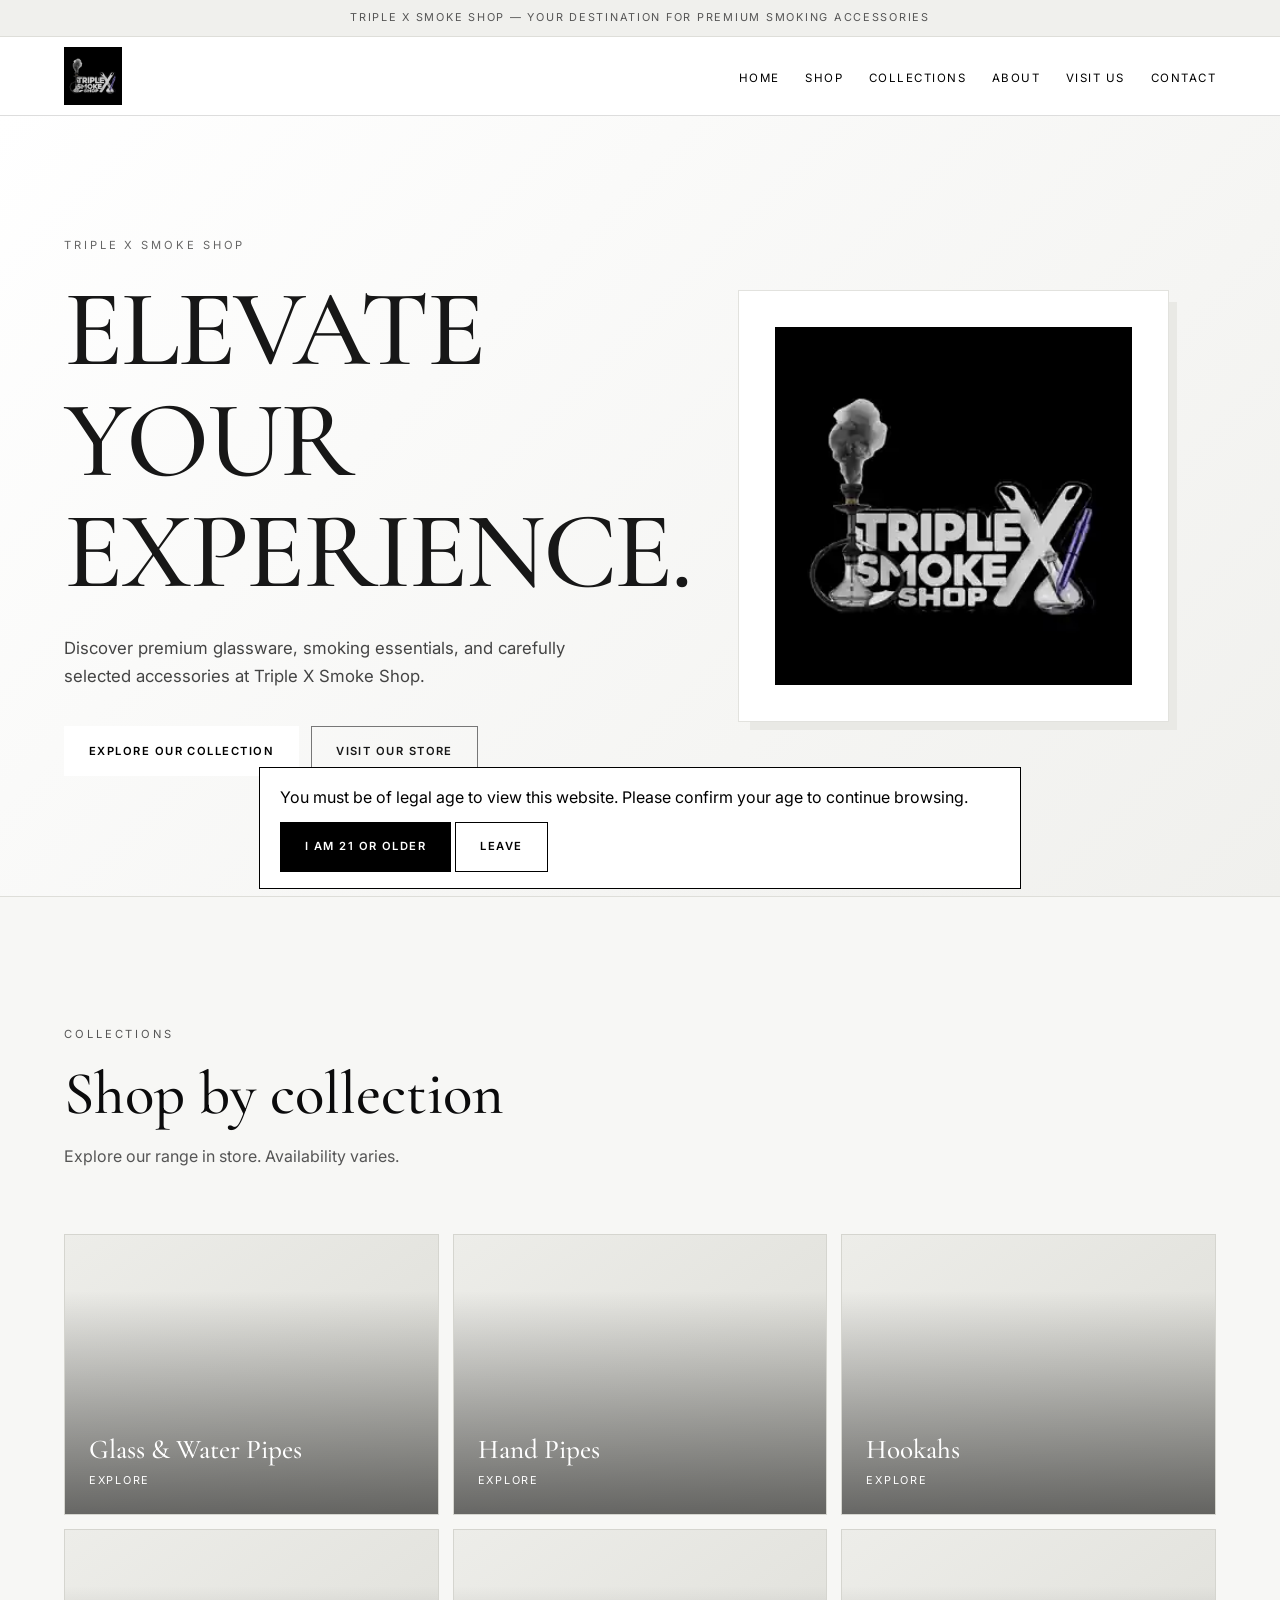
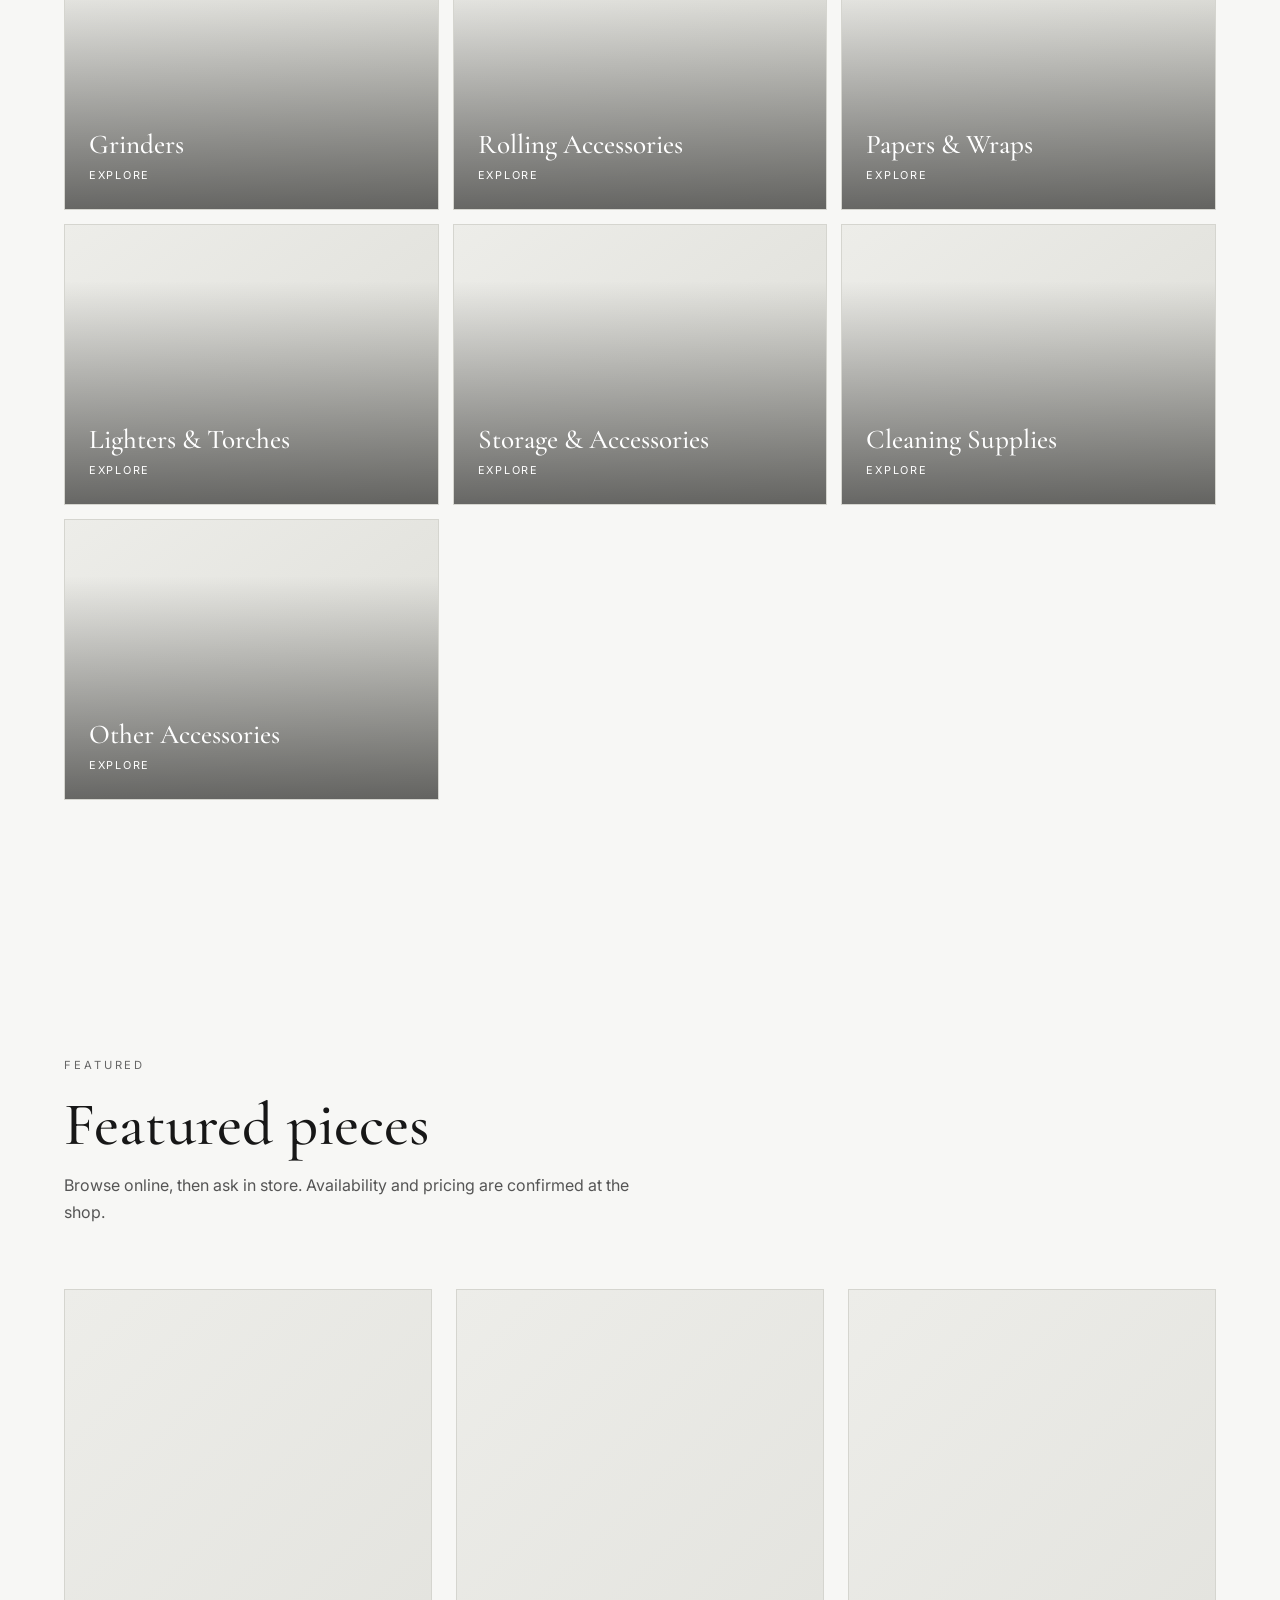
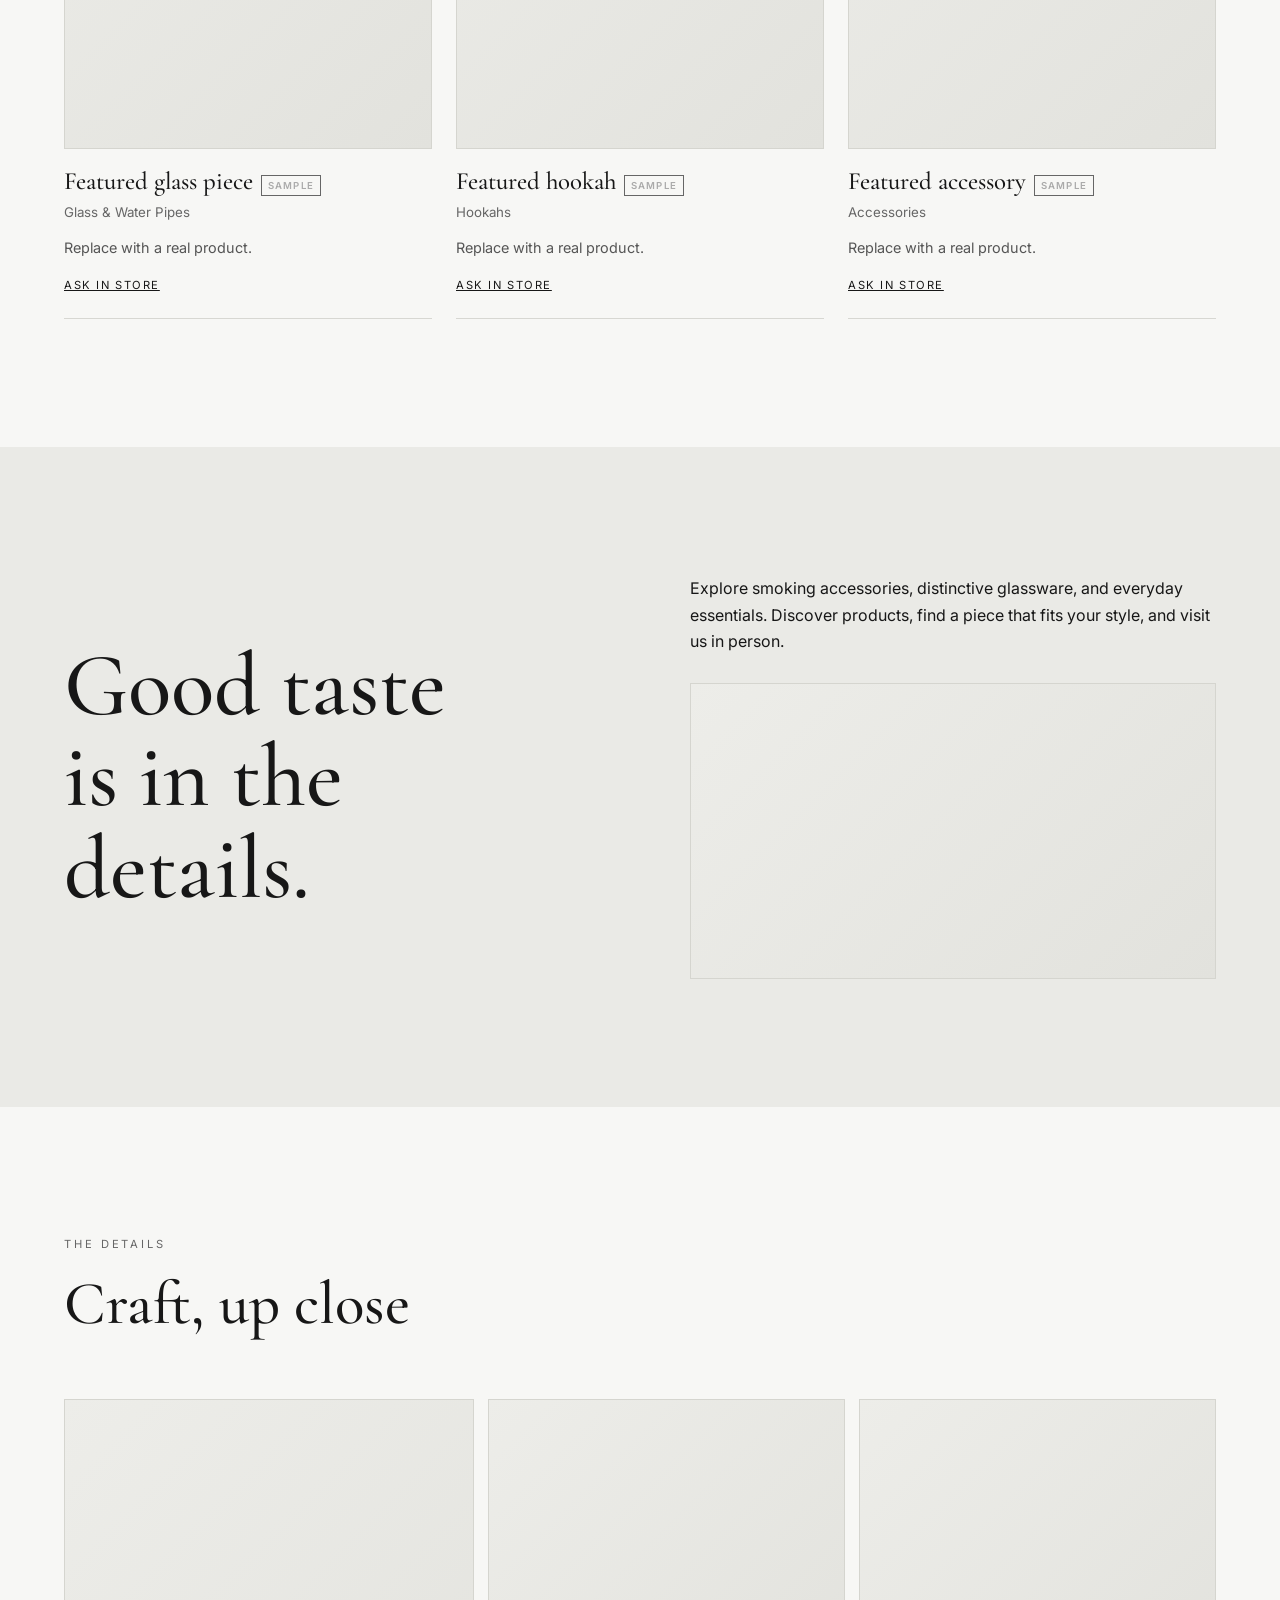
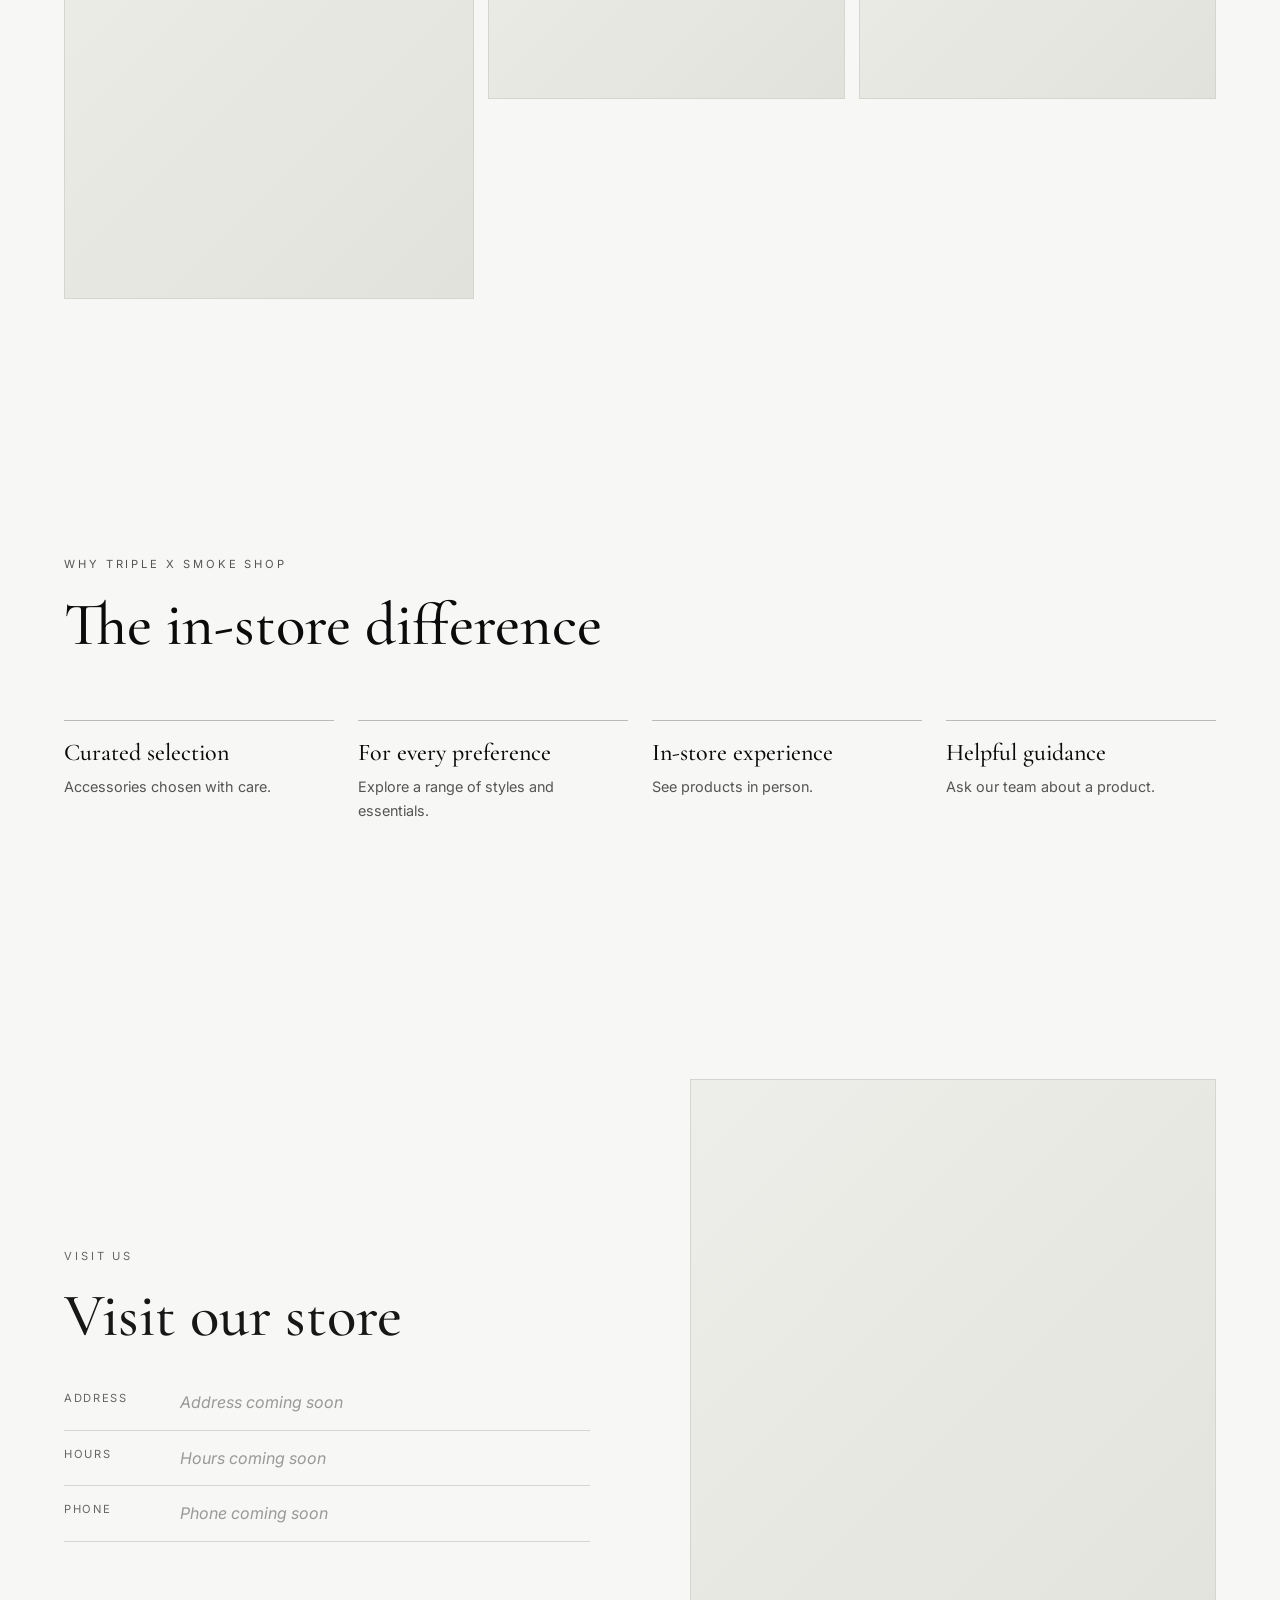
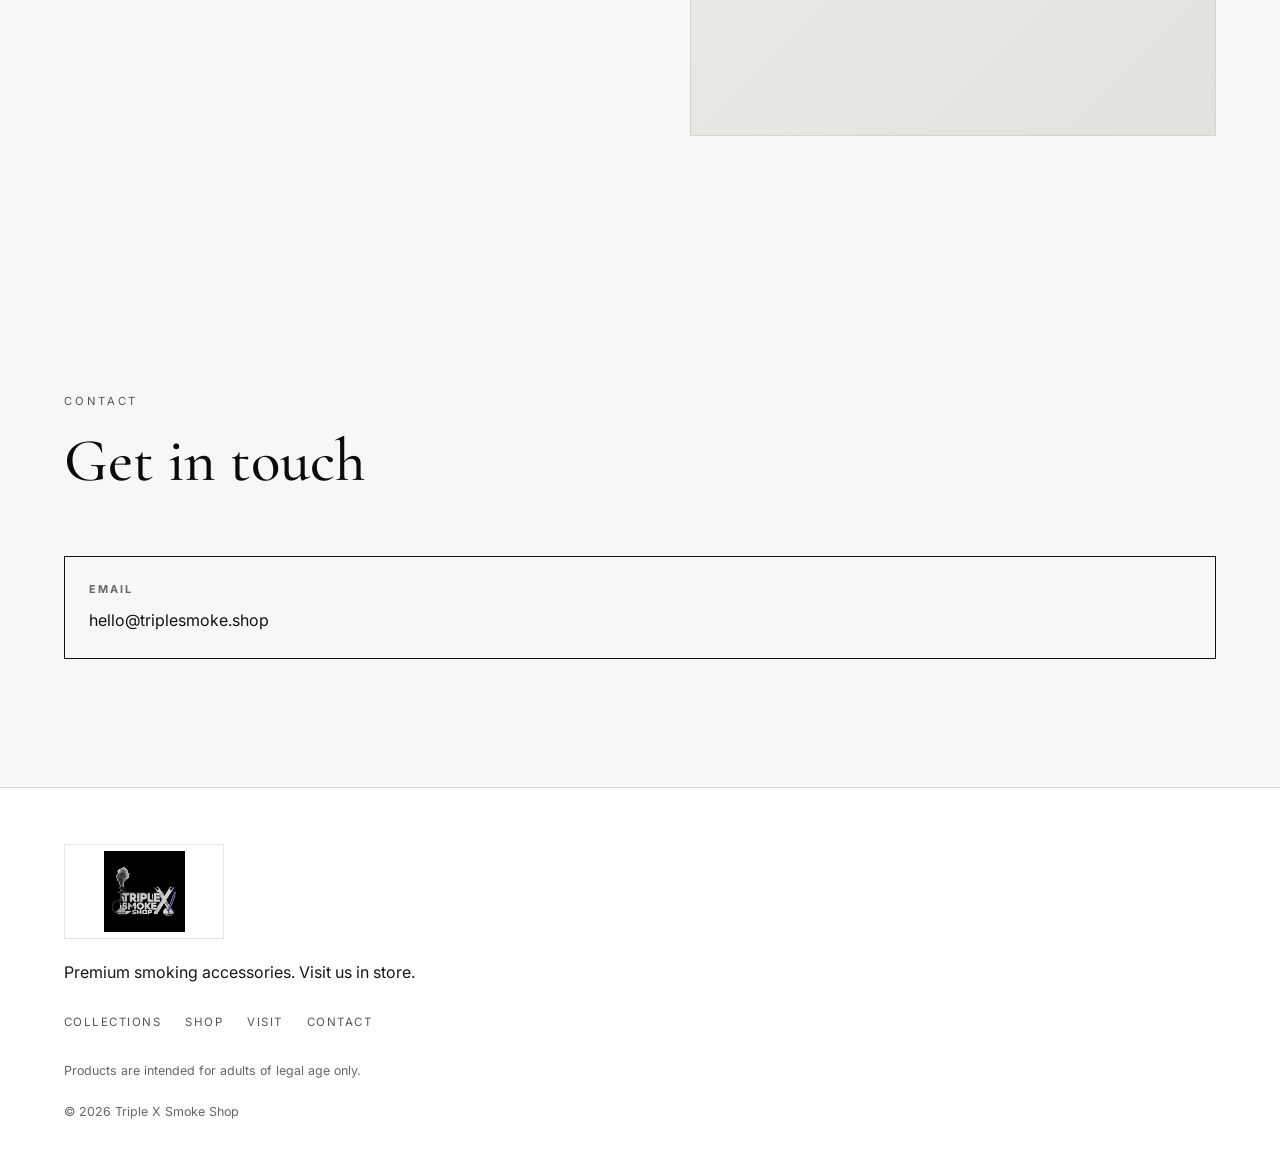
==== commit 0539e84f: "Correct branding to Triple X Smoke Shop" ====
--- a/index.html
+++ b/index.html
@@ -2,23 +2,23 @@
 <html lang="en">
 <head>
 <meta charset="utf-8"><meta name="viewport" content="width=device-width, initial-scale=1">
-<title>Triple Smoke Shop | Premium Smoking Accessories</title>
-<meta name="description" content="Discover glassware, smoking essentials and accessories at Triple Smoke Shop. Visit us in store.">
-<meta property="og:type" content="website"><meta property="og:title" content="Triple Smoke Shop"><meta property="og:description" content="Premium glassware, smoking essentials and accessories."><meta property="og:url" content="https://triplesmoke.shop/">
+<title>Triple X Smoke Shop | Premium Smoking Accessories</title>
+<meta name="description" content="Discover glassware, smoking essentials and accessories at Triple X Smoke Shop. Visit us in store.">
+<meta property="og:type" content="website"><meta property="og:title" content="Triple X Smoke Shop"><meta property="og:description" content="Premium glassware, smoking essentials and accessories at Triple X Smoke Shop."><meta property="og:url" content="https://triplesmoke.shop/">
 <meta name="theme-color" content="#0b0b0c"><link rel="icon" href="favicon.svg" type="image/svg+xml">
 <link rel="preconnect" href="https://fonts.googleapis.com"><link rel="preconnect" href="https://fonts.gstatic.com" crossorigin>
-<link href="https://fonts.googleapis.com/css2?family=Cormorant+Garamond:wght@500;600&family=Inter:wght@400;500;600&display=swap" rel="stylesheet"><link rel="stylesheet" href="styles.css?v=5">
+<link href="https://fonts.googleapis.com/css2?family=Cormorant+Garamond:wght@500;600&family=Inter:wght@400;500;600&display=swap" rel="stylesheet"><link rel="stylesheet" href="styles.css?v=6">
 </head><body>
-<a class="skip" href="#main">Skip to content</a><div class="announce">Triple Smoke Shop — Your destination for premium smoking accessories</div>
-<header class="site-header"><div class="wrap bar"><a class="brand" href="#top" aria-label="Triple Smoke Shop home"><img src="assets/triple-smoke-logo.webp" alt="Triple Smoke Shop" width="180" height="90"></a><button class="menu-btn" aria-expanded="false" aria-controls="nav" aria-label="Open menu"><span></span><span></span></button><nav id="nav" aria-label="Primary"><a href="#top">Home</a><a href="#shop">Shop</a><a href="#collections">Collections</a><a href="#about">About</a><a href="#visit">Visit Us</a><a href="#contact">Contact</a></nav></div></header>
+<a class="skip" href="#main">Skip to content</a><div class="announce">Triple X Smoke Shop — Your destination for premium smoking accessories</div>
+<header class="site-header"><div class="wrap bar"><a class="brand" href="#top" aria-label="Triple X Smoke Shop home"><img src="assets/triple-smoke-logo.webp" alt="Triple X Smoke Shop" width="180" height="90"></a><button class="menu-btn" aria-expanded="false" aria-controls="nav" aria-label="Open menu"><span></span><span></span></button><nav id="nav" aria-label="Primary"><a href="#top">Home</a><a href="#shop">Shop</a><a href="#collections">Collections</a><a href="#about">About</a><a href="#visit">Visit Us</a><a href="#contact">Contact</a></nav></div></header>
 <main id="main">
-<section class="hero" id="top"><div class="wrap hero-grid"><div class="hero-copy"><p class="eyebrow">Triple Smoke Shop</p><h1>Elevate your experience.</h1><p class="lede">Discover premium glassware, smoking essentials, and carefully selected accessories at Triple Smoke Shop.</p><div class="cta-row"><a class="btn btn-light" href="#collections">Explore our collection</a><a class="btn btn-ghost" href="#visit">Visit our store</a></div></div><div class="hero-art"><div class="plate"><img src="assets/triple-smoke-logo.webp" alt="Triple Smoke Shop logo" width="600" height="300"></div></div></div></section>
+<section class="hero" id="top"><div class="wrap hero-grid"><div class="hero-copy"><p class="eyebrow">Triple X Smoke Shop</p><h1>Elevate your experience.</h1><p class="lede">Discover premium glassware, smoking essentials, and carefully selected accessories at Triple X Smoke Shop.</p><div class="cta-row"><a class="btn btn-light" href="#collections">Explore our collection</a><a class="btn btn-ghost" href="#visit">Visit our store</a></div></div><div class="hero-art"><div class="plate"><img src="assets/triple-smoke-logo.webp" alt="Triple X Smoke Shop logo" width="600" height="300"></div></div></div></section>
 <section class="section light" id="collections"><div class="wrap"><div class="head"><p class="eyebrow dark">Collections</p><h2>Shop by collection</h2><p class="intro">Explore our range in store. Availability varies.</p></div><div class="coll-grid" id="collGrid"></div></div></section>
 <section class="section dark" id="shop"><div class="wrap"><div class="head"><p class="eyebrow">Featured</p><h2>Featured pieces</h2><p class="muted">Browse online, then ask in store. Availability and pricing are confirmed at the shop.</p></div><div class="prod-grid" id="prodGrid"></div></div></section>
 <section class="section brand" id="about"><div class="wrap two"><h2 class="big">Good taste is in the details.</h2><div><p>Explore smoking accessories, distinctive glassware, and everyday essentials. Discover products, find a piece that fits your style, and visit us in person.</p><div class="photo ph" data-img="assets/brand.jpg" role="img" aria-label="Product photography placeholder"></div></div></div></section>
 <section class="section dark"><div class="wrap"><div class="head"><p class="eyebrow">The details</p><h2>Craft, up close</h2></div><div class="feature-grid"><div class="ph tall" data-img="assets/feature-1.jpg" role="img" aria-label="Glass detail photograph"></div><div class="ph" data-img="assets/feature-2.jpg" role="img" aria-label="Accessories photograph"></div><div class="ph" data-img="assets/feature-3.jpg" role="img" aria-label="Product detail photograph"></div></div></div></section>
-<section class="section light"><div class="wrap"><div class="head"><p class="eyebrow dark">Why Triple Smoke Shop</p><h2>The in-store difference</h2></div><ol class="why"><li><h3>Curated selection</h3><p>Accessories chosen with care.</p></li><li><h3>For every preference</h3><p>Explore a range of styles and essentials.</p></li><li><h3>In-store experience</h3><p>See products in person.</p></li><li><h3>Helpful guidance</h3><p>Ask our team about a product.</p></li></ol></div></section>
+<section class="section light"><div class="wrap"><div class="head"><p class="eyebrow dark">Why Triple X Smoke Shop</p><h2>The in-store difference</h2></div><ol class="why"><li><h3>Curated selection</h3><p>Accessories chosen with care.</p></li><li><h3>For every preference</h3><p>Explore a range of styles and essentials.</p></li><li><h3>In-store experience</h3><p>See products in person.</p></li><li><h3>Helpful guidance</h3><p>Ask our team about a product.</p></li></ol></div></section>
 <section class="section dark" id="visit"><div class="wrap two"><div><p class="eyebrow">Visit us</p><h2>Visit our store</h2><dl class="info" id="storeInfo"></dl><div class="cta-row" id="storeBtns"></div></div><div class="ph map" data-img="assets/store.jpg" role="img" aria-label="Storefront photo placeholder"></div></div></section>
 <section class="section light" id="contact"><div class="wrap"><div class="head"><p class="eyebrow dark">Contact</p><h2>Get in touch</h2></div><ul class="contact" id="contactList"></ul></div></section>
-</main><footer class="site-footer"><div class="wrap foot"><img src="assets/triple-smoke-logo.webp" alt="Triple Smoke Shop" width="160" height="90" loading="lazy"><p>Premium smoking accessories. Visit us in store.</p><nav aria-label="Footer"><a href="#collections">Collections</a><a href="#shop">Shop</a><a href="#visit">Visit</a><a href="#contact">Contact</a></nav><p class="legal" id="legal"></p><p class="legal">© <span id="yr"></span> Triple Smoke Shop</p></div></footer>
+</main><footer class="site-footer"><div class="wrap foot"><img src="assets/triple-smoke-logo.webp" alt="Triple X Smoke Shop" width="160" height="90" loading="lazy"><p>Premium smoking accessories. Visit us in store.</p><nav aria-label="Footer"><a href="#collections">Collections</a><a href="#shop">Shop</a><a href="#visit">Visit</a><a href="#contact">Contact</a></nav><p class="legal" id="legal"></p><p class="legal">© <span id="yr"></span> Triple X Smoke Shop</p></div></footer>
 <div class="age" id="age" role="region" aria-label="Age notice" hidden><p id="ageText"></p><div><button class="btn btn-light" id="ageYes">Confirm</button> <a class="btn btn-ghost" id="ageNo" href="#">Leave</a></div></div><script src="script.js?v=2"></script></body></html>
--- a/styles.css
+++ b/styles.css
@@ -1,113 +1,28 @@
-/* TRIPLE SMOKE SHOP — premium monochrome design */
-:root{--ink:#141414;--paper:#fff;--soft:#f3f3f1;--gray:#737373;--line:#dededb;--page-pad:clamp(22px,6.2vw,100px)}
-*{box-sizing:border-box}
-html{scroll-behavior:smooth;scroll-padding-top:100px}
-body{margin:0;background:var(--paper);color:var(--ink);font-family:Arial,Helvetica,sans-serif;line-height:1.55;-webkit-font-smoothing:antialiased;overflow-x:hidden}
-a{color:inherit;text-decoration:none}
-button{font:inherit}
-.announcement{min-height:30px;display:flex;align-items:center;justify-content:center;gap:13px;padding:7px 15px;background:#171717;color:#f7f7f7;font-size:.62rem;letter-spacing:.2em;text-align:center}
-.site-header{height:94px;padding:10px var(--page-pad);display:flex;align-items:center;justify-content:space-between;gap:30px;background:#fff;border-bottom:1px solid var(--line);position:relative;z-index:10}
-.brand{display:flex;align-items:center;gap:14px;min-width:0}
-.brand-logo{display:block;width:148px;height:70px;object-fit:contain;object-position:left center}
-.brand-tagline{font-size:.58rem;letter-spacing:.16em;color:#666;white-space:nowrap}
-.nav{display:flex;align-items:center;gap:clamp(16px,2.8vw,42px)}
-.nav a{font-size:.68rem;letter-spacing:.12em;font-weight:700;color:#444;transition:color .2s}
-.nav a:hover{color:#999}
-.nav .nav-cta{border:1px solid #222;padding:12px 17px;color:#111}
-.nav-cta span{margin-left:10px}
-.menu-toggle{display:none;background:#fff;border:1px solid #ddd;color:#111;font-size:1.25rem;padding:7px 12px;cursor:pointer}
-.hero{width:100%;min-height:min(760px,calc(100svh - 124px));display:grid;grid-template-columns:1fr 1fr;align-items:center;gap:clamp(30px,5vw,80px);padding:clamp(50px,7vw,105px) var(--page-pad);background:linear-gradient(120deg,#fff 0%,#fafafa 58%,#ededeb 100%);border-bottom:1px solid var(--line)}
-.hero-content{max-width:680px;position:relative;z-index:1}
-.eyebrow,.section-label{font-size:.65rem;font-weight:700;letter-spacing:.19em;color:#777;text-transform:uppercase}
-.eyebrow{display:flex;align-items:center;gap:12px;margin:0 0 26px}
-.eyebrow span{display:inline-block;width:25px;height:1px;background:#777}
-.hero h1{font-size:clamp(3.5rem,7.3vw,7.8rem);line-height:.88;letter-spacing:-.075em;font-weight:800;margin:0 0 28px}
-.hero h1 em{font-style:normal;color:#858585}
-.hero-copy{max-width:440px;color:#5c5c5c;font-size:clamp(1rem,1.25vw,1.18rem);line-height:1.8;margin:0 0 30px}
-.hero-actions{display:flex;align-items:center;flex-wrap:wrap;gap:12px}
-.button{display:inline-flex;align-items:center;justify-content:center;gap:18px;min-height:49px;padding:14px 19px;font-size:.66rem;font-weight:700;letter-spacing:.11em;border:1px solid #171717;transition:background .2s,color .2s,border-color .2s}
-.button-primary{background:#171717;color:#fff}
-.button-primary:hover{background:#444;border-color:#444}
-.button-quiet{background:transparent;color:#171717;border-color:#c4c4c4}
-.button-quiet:hover{background:#eee}
-.hero-foot{display:flex;justify-content:space-between;gap:15px;margin-top:clamp(48px,7vw,88px);padding-top:16px;border-top:1px solid #d9d9d7;color:#777;font-size:.59rem;letter-spacing:.13em}
-.hero-logo-wrap{display:flex;justify-content:center;align-items:center;min-width:0}
-.hero-logo{width:min(100%,620px);max-height:570px;object-fit:contain;filter:grayscale(1);mix-blend-mode:multiply}
-.section{width:100%;padding:clamp(76px,9vw,130px) var(--page-pad)}
-.intro{display:grid;grid-template-columns:.55fr 1.5fr .7fr;gap:clamp(25px,4.2vw,70px);align-items:start;background:#fff}
-.section-label{padding-top:10px}
-.intro-copy h2,.section-heading h2,.visit-panel h2,.contact-content h2{font-size:clamp(2.5rem,5vw,5.4rem);line-height:.98;letter-spacing:-.065em;margin:0 0 28px;font-weight:800}
-.intro-copy h2 span,.section-heading h2 span,.visit-panel h2 span,.contact-content h2 span{color:#8a8a8a}
-.intro-copy p,.section-heading>p,.feature-card p,.visit-panel>p,.contact-content>p{max-width:610px;color:#606060;line-height:1.9;font-size:1rem}
-.text-link{display:inline-block;margin-top:18px;padding-bottom:8px;border-bottom:1px solid #999;font-size:.68rem;font-weight:700;letter-spacing:.12em}
-.text-link span{padding-left:15px}
-.intro-note{border-left:1px solid #d5d5d5;padding:18px 0 18px 25px;color:#555}
-.note-symbol{font-size:2rem;color:#333}
-.intro-note p{font-size:.68rem;line-height:2;letter-spacing:.15em;font-weight:700}
-.highlights{background:#f4f4f2;border-top:1px solid #e8e8e5;border-bottom:1px solid #e8e8e5}
-.section-heading{display:flex;justify-content:space-between;align-items:end;gap:40px;margin-bottom:52px}
-.section-heading h2{margin:16px 0 0}
-.section-heading>p{max-width:260px;margin:0 0 6px}
-.feature-grid{display:grid;grid-template-columns:repeat(3,minmax(0,1fr));gap:16px}
-.feature-card{position:relative;min-height:280px;display:flex;flex-direction:column;justify-content:space-between;gap:34px;padding:clamp(24px,3vw,42px);background:#fff;border:1px solid #dededb}
-.feature-number{font-size:.65rem;letter-spacing:.14em;color:#888}
-.feature-icon{font-size:1.7rem;color:#333}
-.feature-card h3{margin:0 0 12px;font-size:1.05rem;letter-spacing:.04em}
-.feature-card p{margin:0;font-size:.88rem;line-height:1.8}
-.visit{display:grid;grid-template-columns:minmax(0,1fr) minmax(300px,.9fr);gap:clamp(35px,7vw,110px);align-items:center;background:#fff}
-.visit-panel h2{margin:22px 0}
-.visit-details{margin:32px 0}
-.visit-details>div{padding:17px 0;border-top:1px solid #dededb;display:flex;flex-direction:column;gap:5px}
-.visit-details>div:last-child{border-bottom:1px solid #dededb}
-.visit-details span{font-size:.61rem;letter-spacing:.17em;color:#777;font-weight:700}
-.visit-details strong{font-size:.92rem;font-weight:600;overflow-wrap:anywhere}
-.visit-art{min-height:400px;display:grid;place-items:center;background:#f4f4f2;border:1px solid #e3e3e0;padding:clamp(20px,4vw,55px)}
-.visit-art img{width:min(100%,480px);height:auto;object-fit:contain;filter:grayscale(1);mix-blend-mode:multiply}
-.contact{display:grid;grid-template-columns:.55fr 1.45fr;gap:clamp(25px,5vw,80px);background:#f0f0ee;border-top:1px solid #e2e2df}
-.contact-content h2{margin:20px 0 22px}
-.contact-content>p{margin-bottom:30px}
-.contact-links{display:grid;grid-template-columns:repeat(3,minmax(0,1fr));gap:12px}
-.contact-link{display:flex;justify-content:space-between;align-items:center;gap:10px;padding:17px 0;border-top:1px solid #bdbdb9;border-bottom:1px solid #bdbdb9;font-size:.67rem;letter-spacing:.12em;font-weight:700;transition:padding .2s}
-.contact-link:hover{padding-left:8px;color:#777}
-.footer{display:grid;grid-template-columns:1fr auto auto;align-items:center;gap:28px;padding:30px var(--page-pad);background:#171717;color:#fff}
-.footer .brand-logo{width:130px;height:60px;filter:grayscale(1)}
-.footer>p,.back-top{font-size:.63rem;color:#c6c6c6;margin:0;letter-spacing:.07em}
-.footer>p{text-align:center}
-.back-top{font-weight:700;white-space:nowrap}
-.legal-note{grid-column:1/-1!important;text-align:left!important;border-top:1px solid #444;padding-top:16px;margin-top:0!important;font-size:.61rem!important;color:#aaa!important}
-.age-notice[hidden]{display:none}
-.age-notice{position:fixed;inset:0;background:rgba(0,0,0,.78);z-index:20;display:grid;place-items:center;padding:20px}
-.age-card{max-width:460px;width:100%;padding:clamp(24px,5vw,42px);background:#fff;border:1px solid #ddd;text-align:center;box-shadow:0 25px 100px #0002}
-.age-logo{width:min(100%,240px);height:auto;object-fit:contain;filter:grayscale(1);mix-blend-mode:multiply}
-.age-card h2{font-size:2.4rem;letter-spacing:-.05em;margin:12px 0}
-.age-card>p:not(.eyebrow){color:#555;font-size:.92rem}
-.age-card .button{width:100%;margin-top:10px}
-.age-leave{background:none;border:0;color:#333;text-decoration:underline;padding:14px;cursor:pointer}
-.age-card small{display:block;color:#777;font-size:.65rem;margin-top:15px}
-@media(min-width:1600px){:root{--page-pad:max(7vw,calc((100vw - 1500px)/2))}}
-@media(max-width:950px){
- .site-header{height:82px;padding:8px 22px}.brand-logo{width:112px;height:58px}.brand-tagline{font-size:.52rem}
- .menu-toggle{display:block}.nav{display:none;position:absolute;top:100%;left:0;right:0;z-index:12;background:#fff;border-bottom:1px solid #ddd;padding:22px;flex-direction:column;align-items:stretch;gap:20px;box-shadow:0 12px 22px #0000000d}
- .nav.open{display:flex}.nav .nav-cta{text-align:center}
- .hero{min-height:0;grid-template-columns:1fr;gap:20px;padding:50px 25px 30px}
- .hero-logo-wrap{grid-row:1;max-height:300px;overflow:hidden}.hero-logo{width:min(72vw,350px);max-height:290px}
- .hero-content{max-width:760px}.hero h1{font-size:clamp(3.3rem,10vw,6rem)}
- .hero-foot{margin-top:48px}
- .intro{grid-template-columns:1fr;gap:22px}.intro-note{border-left:0;border-top:1px solid #d5d5d5;padding:20px 0 0}
- .section-heading{align-items:start;flex-direction:column;gap:18px}.section-heading>p{margin:0}
- .feature-grid{grid-template-columns:1fr}.feature-card{min-height:210px}
- .visit{grid-template-columns:1fr}.visit-art{min-height:280px}.visit-art img{width:min(80%,390px)}
- .contact{grid-template-columns:1fr;gap:22px}.contact-links{grid-template-columns:1fr}
- .footer{grid-template-columns:1fr auto;gap:20px}.footer>p{text-align:left;grid-column:1/-1;grid-row:3}.back-top{grid-column:2;grid-row:1}.legal-note{grid-row:4!important}
-}
-@media(max-width:520px){
- .announcement{font-size:.55rem;letter-spacing:.11em}
- .site-header{padding:8px 15px}.brand-logo{width:94px;height:52px}.brand-tagline{font-size:.45rem;letter-spacing:.07em}
- .hero{padding:38px 20px 25px}.hero-logo{width:min(78vw,285px)}.hero h1{font-size:clamp(3rem,12vw,4.4rem)}
- .hero-actions{align-items:stretch;flex-direction:column}.hero-actions .button{text-align:center}
- .hero-foot{font-size:.53rem;gap:8px;letter-spacing:.08em}
- .section{padding:66px 20px}
- .intro-copy h2,.section-heading h2,.visit-panel h2,.contact-content h2{font-size:clamp(2.35rem,10vw,3.6rem)}
- .visit-details strong{font-size:.88rem}.footer{padding:24px 20px;gap:16px}.footer .brand-logo{width:110px}
-}
-@media(prefers-reduced-motion:reduce){html{scroll-behavior:auto}*,*:before,*:after{transition:none!important}}
+:root{--black:#0b0b0c;--char:#18191b;--silver:#b9bcc1;--line:#3a3c40;--white:#fff;--paper:#f4f4f2;--display:"Cormorant Garamond",Georgia,serif;--sans:Inter,system-ui,-apple-system,"Segoe UI",sans-serif;--pad:clamp(20px,5vw,64px);--sec:clamp(64px,10vw,128px)}*{box-sizing:border-box;margin:0}html{scroll-behavior:smooth;scroll-padding-top:90px}body{font:400 1rem/1.65 var(--sans);background:var(--black);color:var(--white);-webkit-font-smoothing:antialiased;overflow-x:hidden}img{max-width:100%;height:auto;display:block}a{color:inherit}.skip{position:absolute;left:-999px}.skip:focus{left:8px;top:8px;background:#fff;color:#000;padding:10px;z-index:99}:focus-visible{outline:2px solid #aaa;outline-offset:3px}.wrap{max-width:1280px;margin:auto;padding:0 var(--pad)}.announce{background:var(--char);color:var(--silver);text-align:center;font-size:.68rem;letter-spacing:.16em;text-transform:uppercase;padding:9px 16px;border-bottom:1px solid var(--line)}.site-header{position:sticky;top:0;z-index:20;background:#fff;color:#000;border-bottom:1px solid #ddd}.bar{display:flex;align-items:center;justify-content:space-between;min-height:78px}.brand img{width:auto;height:58px;max-width:170px;object-fit:contain}nav a{text-decoration:none;font-size:.72rem;letter-spacing:.13em;text-transform:uppercase;margin-left:clamp(12px,2vw,30px);padding:8px 0;border-bottom:1px solid transparent}nav a:hover{border-color:#000}.menu-btn{display:none;width:48px;height:48px;background:none;border:0;cursor:pointer;position:relative}.menu-btn span{position:absolute;left:12px;right:12px;height:2px;background:#000}.menu-btn span:first-child{top:19px}.menu-btn span:last-child{top:27px}.menu-btn[aria-expanded=true] span:first-child{transform:translateY(4px) rotate(45deg)}.menu-btn[aria-expanded=true] span:last-child{transform:translateY(-4px) rotate(-45deg)}.hero{border-bottom:1px solid var(--line);background:radial-gradient(ellipse at 75% 40%,#26272a,var(--black) 65%)}.hero-grid{display:grid;grid-template-columns:1.1fr .9fr;gap:48px;align-items:center;min-height:calc(100svh - 120px);padding-block:48px}.eyebrow{font-size:.7rem;letter-spacing:.26em;text-transform:uppercase;color:var(--silver);margin-bottom:20px}.eyebrow.dark{color:#555}h1,h2,h3{font-family:var(--display);font-weight:500;line-height:1.02}h1{font-size:clamp(3rem,8.5vw,7.2rem);text-transform:uppercase;letter-spacing:-.02em}h2{font-size:clamp(2.2rem,5vw,3.8rem)}h3{font-size:1.7rem}.lede{max-width:46ch;margin:28px 0 36px;color:#d6d7d9;font-size:1.05rem}.cta-row{display:flex;flex-wrap:wrap;gap:12px;margin-top:26px}.btn{display:inline-flex;align-items:center;justify-content:center;min-height:50px;padding:0 24px;font:600 .7rem/1 var(--sans);letter-spacing:.13em;text-transform:uppercase;text-decoration:none;border:1px solid #fff;cursor:pointer}.btn-light{background:#fff;color:#000}.btn-ghost{background:transparent;color:#fff}.btn-ghost:hover{background:#fff;color:#000}.plate{background:#fff;padding:clamp(16px,3vw,36px);box-shadow:0 0 0 1px var(--silver),12px 12px 0 -1px #232427}.plate img{width:100%;max-height:460px;object-fit:contain}.section{padding-block:var(--sec)}.dark{background:var(--black)}.light{background:var(--paper);color:#0b0b0c}.head{margin-bottom:clamp(32px,5vw,64px);max-width:60ch}.intro{margin-top:18px;color:#555}.muted{color:var(--silver);margin-top:16px}.coll-grid{display:grid;grid-template-columns:repeat(3,1fr);gap:14px}.coll{min-height:250px;aspect-ratio:4/3;display:flex;flex-direction:column;justify-content:flex-end;padding:24px;text-decoration:none;background:linear-gradient(145deg,#303135,#151517);border:1px solid #d8d8d4;position:relative;overflow:hidden}.coll:before{content:"";position:absolute;inset:0;background:linear-gradient(0deg,rgba(0,0,0,.75),transparent 75%)}.coll h3,.coll span{position:relative;color:#fff}.coll span{font-size:.68rem;letter-spacing:.16em;text-transform:uppercase;margin-top:8px}.coll:hover{background:#38393d}.prod-grid{display:grid;grid-template-columns:repeat(3,1fr);gap:24px}.prod{border-bottom:1px solid var(--line);padding-bottom:22px}.prod .ph{aspect-ratio:4/5;margin-bottom:20px}.prod h3{font-size:1.55rem}.prod small{display:block;color:var(--silver);margin:8px 0 12px}.prod p{color:#c5c5c5;font-size:.9rem}.prod>a{display:inline-block;margin-top:16px;font-size:.7rem;letter-spacing:.14em;text-transform:uppercase}.tag{font:600 .6rem var(--sans);letter-spacing:.12em;text-transform:uppercase;border:1px solid #666;padding:4px 6px;margin-left:8px;color:#aaa}.ph{background:linear-gradient(135deg,#252629,#101011);border:1px solid #38393c;position:relative;overflow:hidden;min-height:200px}.ph.has-img{background-size:cover;background-position:center}.two{display:grid;grid-template-columns:1fr 1fr;gap:clamp(36px,8vw,100px);align-items:center}.brand{background:#e9e9e6;color:#101010}.big{font-size:clamp(3rem,7vw,6.5rem);max-width:9ch}.brand p{max-width:58ch}.photo{margin-top:28px;aspect-ratio:16/9}.feature-grid{display:grid;grid-template-columns:1.15fr 1fr 1fr;gap:14px}.feature-grid .ph{min-height:300px}.feature-grid .tall{grid-row:span 2;min-height:500px}.why{list-style:none;padding:0;display:grid;grid-template-columns:repeat(4,1fr);gap:24px}.why li{border-top:1px solid #bbb;padding-top:20px}.why h3{font-size:1.5rem}.why p{margin-top:10px;color:#555;font-size:.9rem}.info{margin-top:28px}.info div{display:grid;grid-template-columns:100px 1fr;border-bottom:1px solid var(--line);padding:14px 0;gap:16px}.info dt{font-size:.7rem;letter-spacing:.15em;text-transform:uppercase;color:var(--silver)}.todo{color:#999;font-style:italic}.map{aspect-ratio:4/5}.contact{list-style:none;padding:0;display:grid;grid-template-columns:repeat(auto-fit,minmax(220px,1fr));gap:12px}.contact li a{display:block;border:1px solid #111;color:#111;padding:24px;text-decoration:none;min-height:96px}.contact li a:hover{background:#000;color:#fff}.contact b{display:block;font-size:.68rem;letter-spacing:.18em;text-transform:uppercase;color:#666;margin-bottom:8px}.site-footer{background:#000;border-top:1px solid var(--line);padding:56px 0 40px}.foot{display:grid;gap:20px;justify-items:start}.foot img{background:#fff;padding:6px;max-width:180px;max-height:95px;object-fit:contain}.foot nav a{margin:0 24px 0 0;color:var(--silver);display:inline-block}.legal{font-size:.78rem;color:#999;max-width:70ch}.age{position:fixed;left:12px;right:12px;bottom:12px;z-index:50;background:#fff;color:#000;padding:16px 20px;display:flex;flex-wrap:wrap;gap:12px;align-items:center;justify-content:space-between;max-width:760px;margin:auto;box-shadow:0 0 0 1px #000}.age[hidden]{display:none}.age .btn-light{background:#000;color:#fff;border-color:#000}.age .btn-ghost{color:#000;border-color:#000}@media(max-width:900px){.menu-btn{display:block}#nav{position:absolute;top:100%;left:0;right:0;background:#fff;display:none;flex-direction:column;padding:8px var(--pad) 20px;border-bottom:1px solid #ddd}#nav.open{display:flex}#nav a{margin:0;padding:16px 0;font-size:.85rem;border-bottom:1px solid #eee}.hero-grid,.two{grid-template-columns:1fr}.hero-grid{min-height:0;padding-block:40px 56px}.hero-art{order:-1}.coll-grid{grid-template-columns:repeat(2,1fr)}.prod-grid{grid-template-columns:repeat(2,1fr)}.why{grid-template-columns:1fr 1fr;row-gap:32px}.feature-grid{grid-template-columns:1fr}.feature-grid .tall{grid-row:auto}.feature-grid .ph{min-height:280px}.btn{flex:1 1 100%}}@media(max-width:520px){.coll-grid,.prod-grid{grid-template-columns:1fr}.why{grid-template-columns:1fr}.coll{min-height:220px}.bar{min-height:68px}.brand img{height:48px}}@media(prefers-reduced-motion:reduce){*{transition:none!important;scroll-behavior:auto!important}}
+
+/* Light-background refinement: remove the heavy black panels and dark logo backdrops. */
+:root{--black:#f7f7f5;--char:#eeeeeb;--silver:#656565;--line:#d8d8d3;--white:#171717;--paper:#f7f7f5}
+body{background:#f7f7f5;color:#171717}
+.announce{background:#f0f0ed;color:#555;border-color:#deded9}
+.hero{background:linear-gradient(135deg,#fff,#f0f0ed);border-color:#deded9}
+.hero .lede{color:#444}
+.plate{background:#fff;box-shadow:0 0 0 1px #e2e2de,10px 10px 0 -1px #e9e9e5}
+.dark,.section.dark{background:#f7f7f5;color:#171717}
+.dark .eyebrow{color:#666}
+.dark .muted,.dark .prod p{color:#555}
+.dark .prod{border-color:#d7d7d2}
+.dark .prod small{color:#666}
+.dark .prod .ph,.ph{background:linear-gradient(135deg,#ededE9,#e2e2dd);border-color:#d5d5cf}
+.coll{background:linear-gradient(145deg,#ededE9,#dcdcd6);border-color:#d5d5cf}
+.coll:before{background:linear-gradient(0deg,rgba(0,0,0,.55),transparent 80%)}
+.coll:hover{background:#deded8}
+.brand{background:#eaeae6;color:#171717}
+.info div{border-color:#d7d7d2}
+.info dt{color:#666}
+.site-footer{background:#fff;color:#171717;border-color:#deded9}
+.foot img{background:#fff;border:1px solid #e4e4df;padding:6px}
+.foot nav a{color:#555}
+.legal{color:#666}
+.btn-ghost{color:#171717;border-color:#777}
+.btn-ghost:hover{background:#171717;color:#fff}
+@media(prefers-color-scheme:dark){body{background:#f7f7f5;color:#171717}}
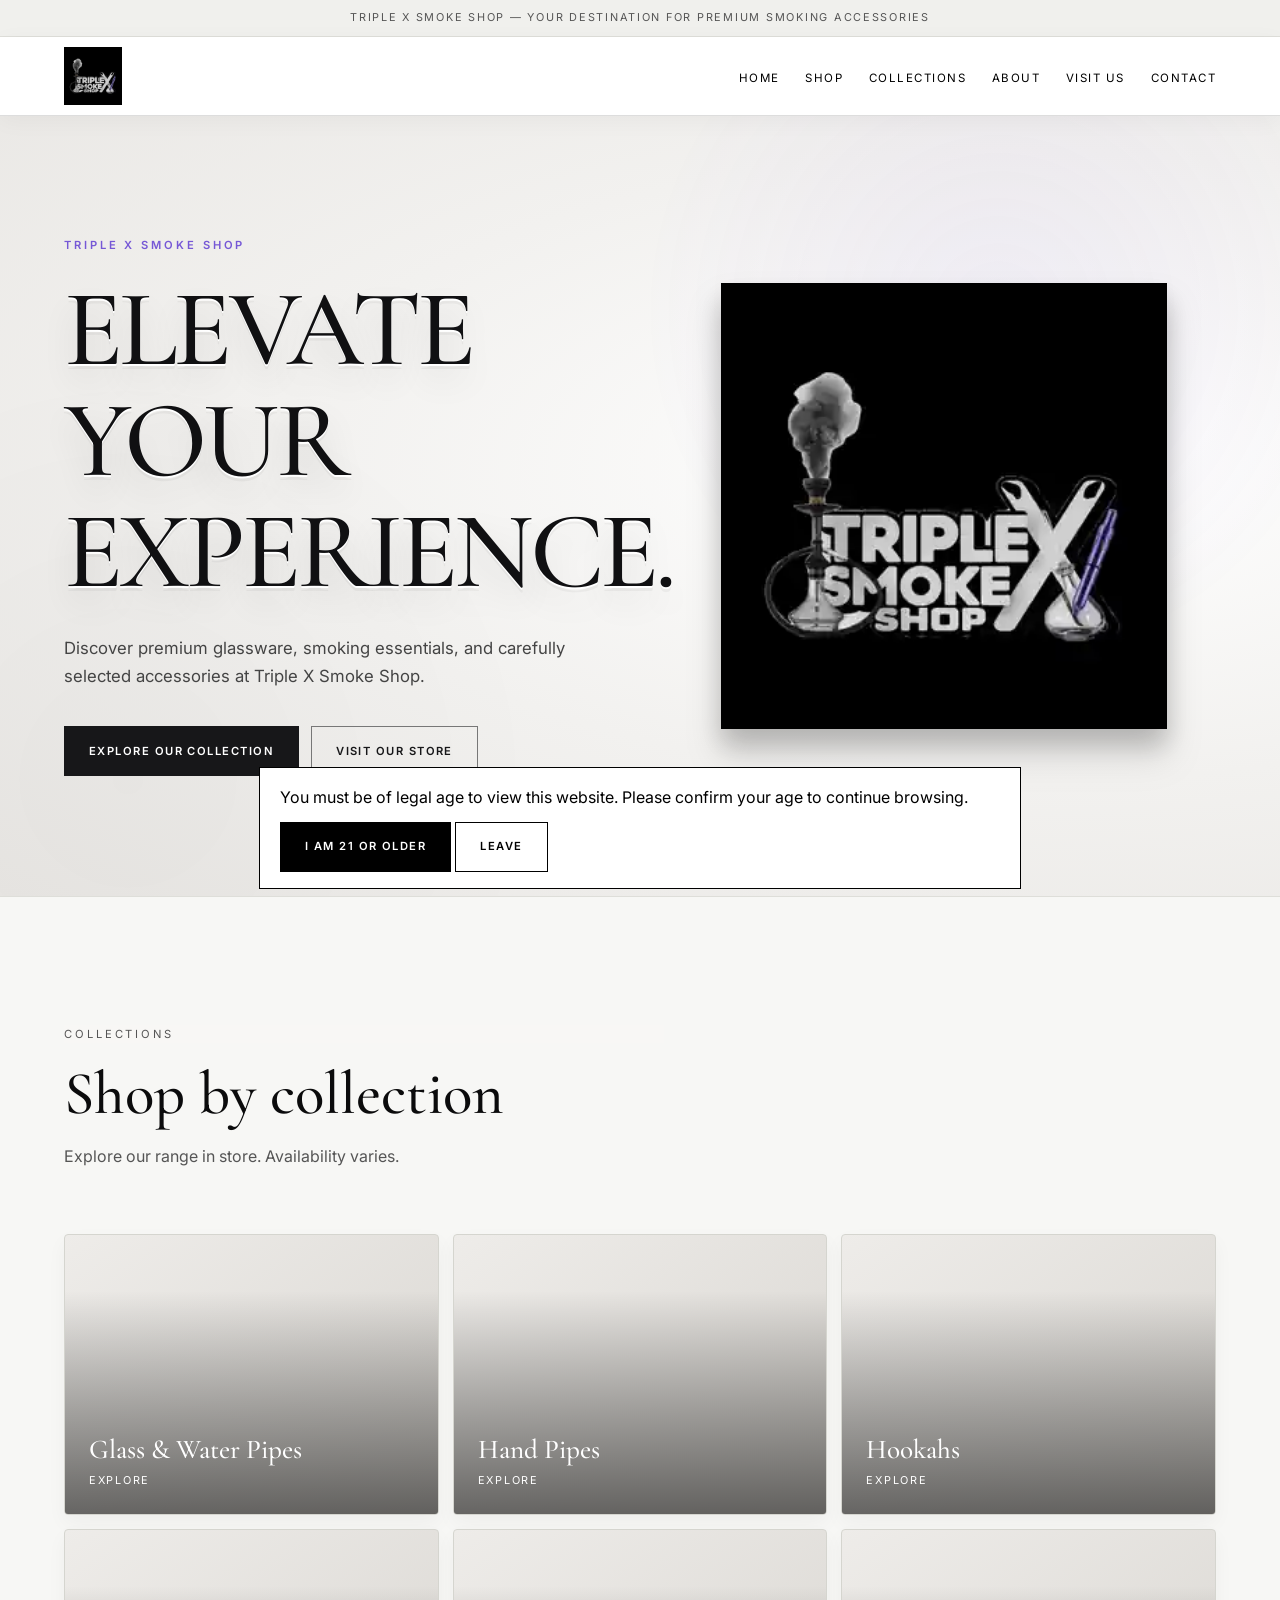
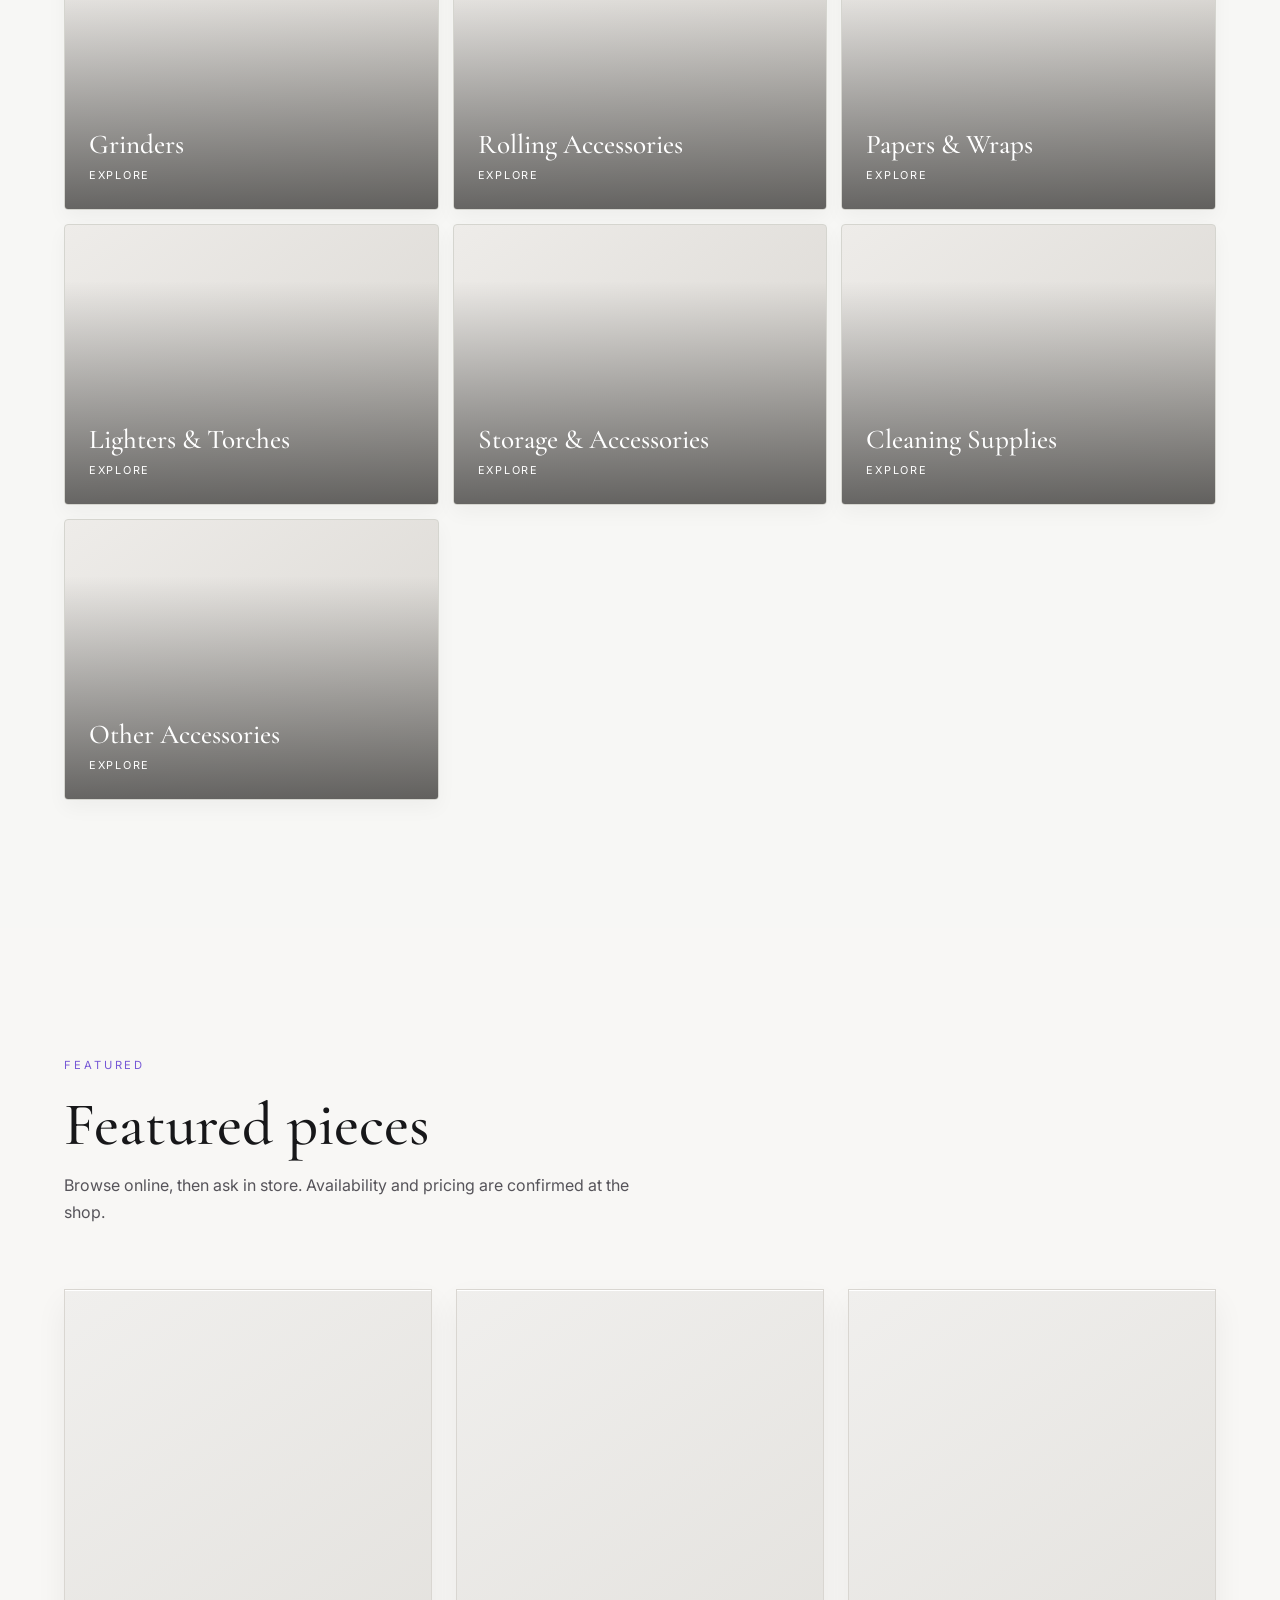
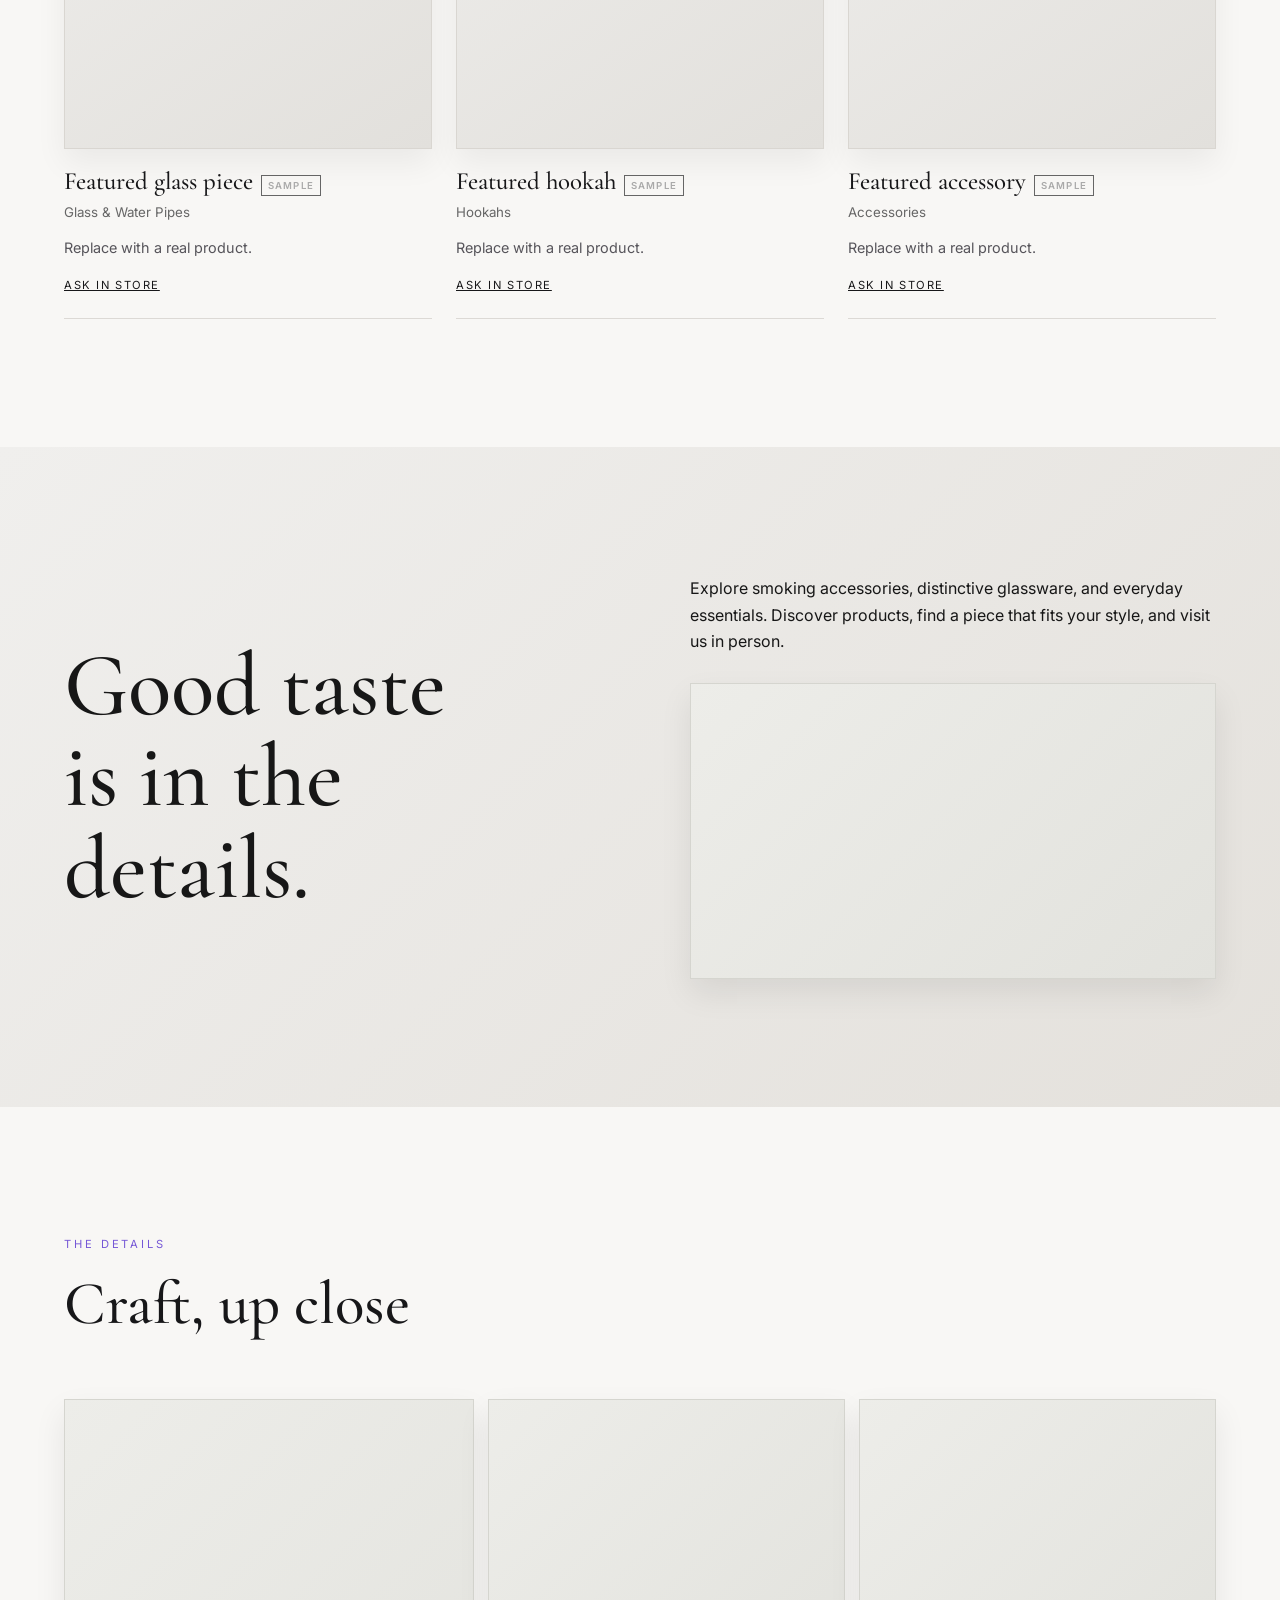
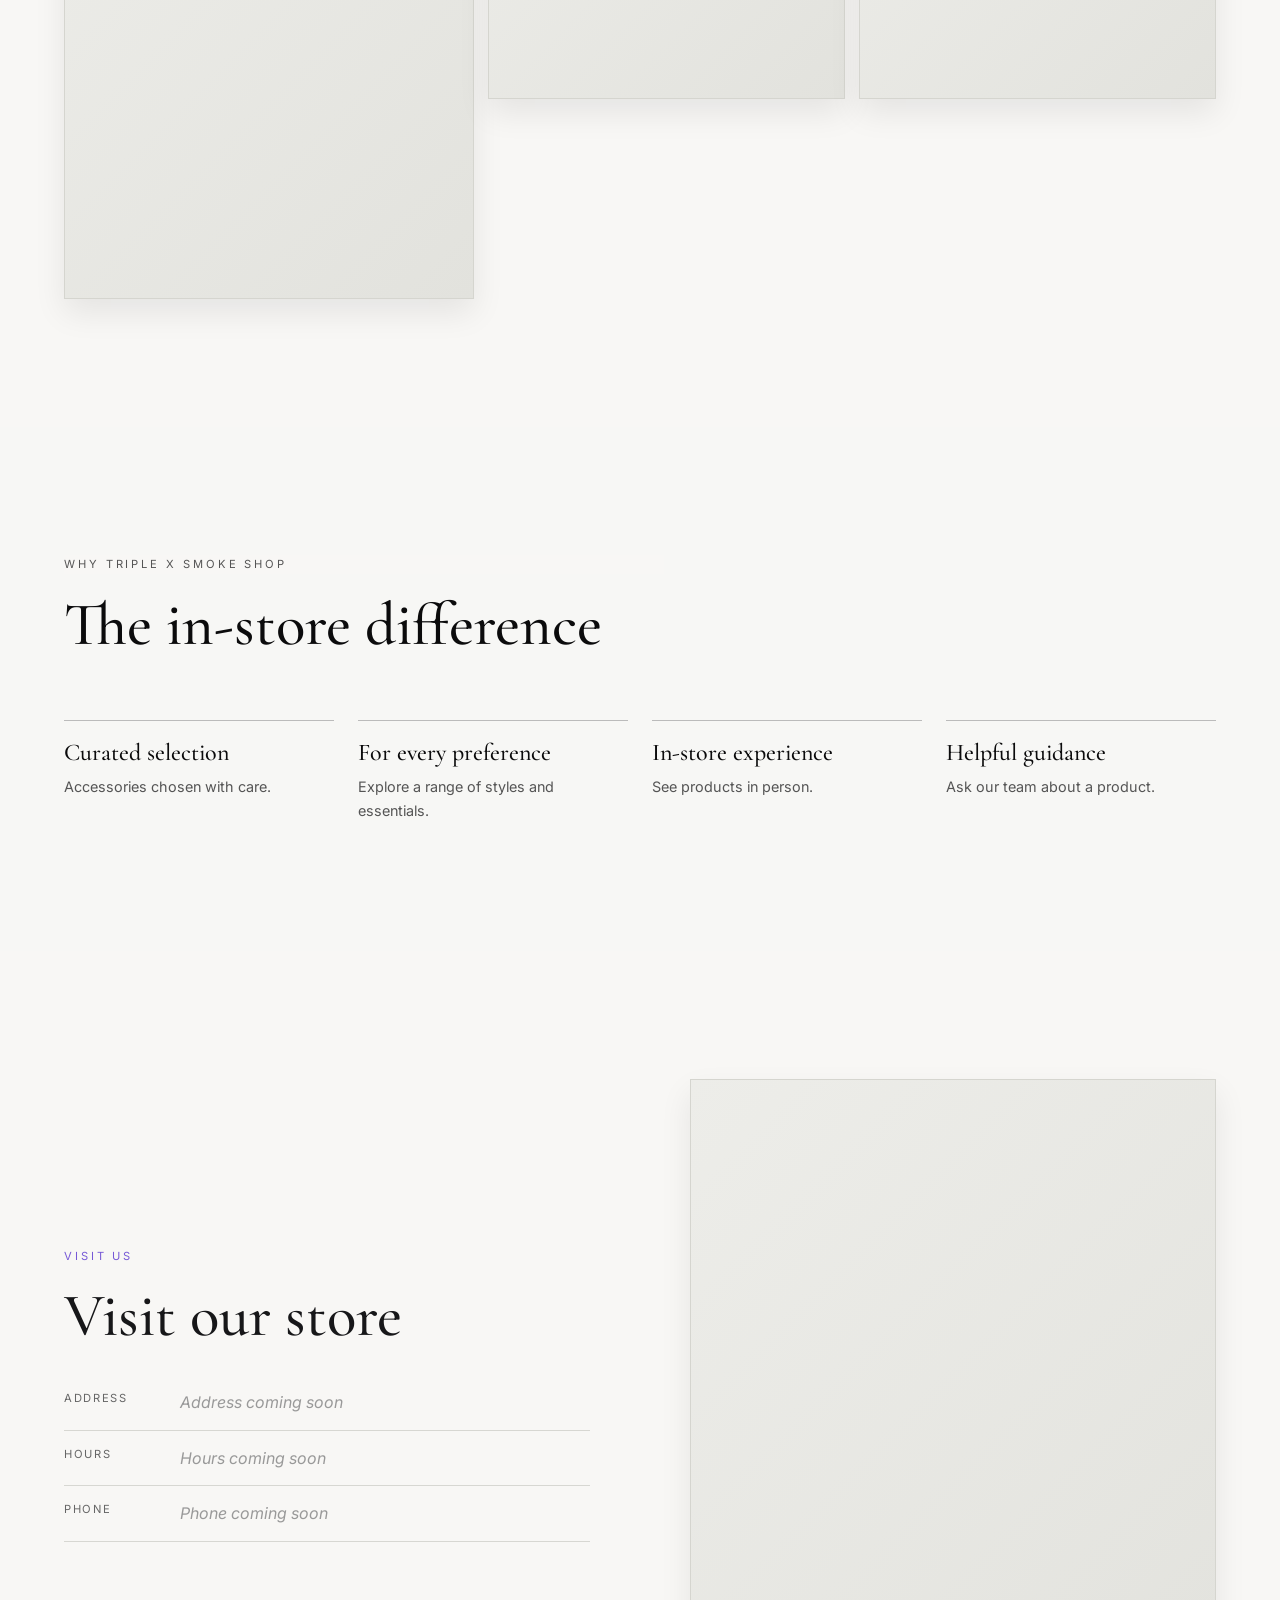
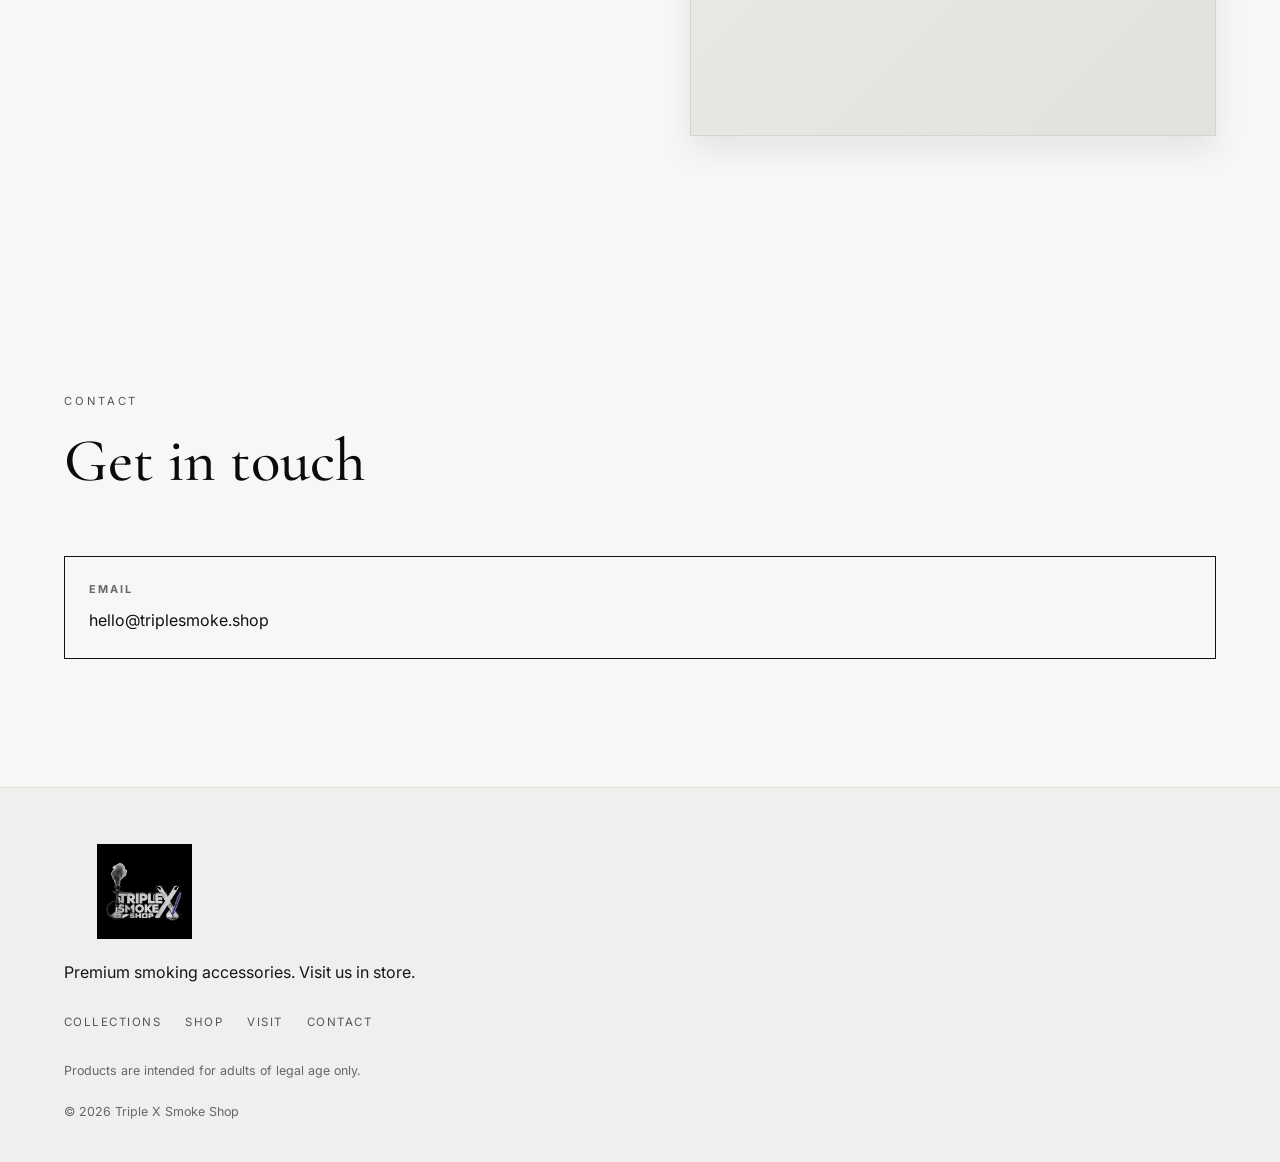
==== commit 14723bf7: "Refresh stylesheet cache for logo polish" ====
--- a/index.html
+++ b/index.html
@@ -7,7 +7,7 @@
 <meta property="og:type" content="website"><meta property="og:title" content="Triple X Smoke Shop"><meta property="og:description" content="Premium glassware, smoking essentials and accessories at Triple X Smoke Shop."><meta property="og:url" content="https://triplesmoke.shop/">
 <meta name="theme-color" content="#0b0b0c"><link rel="icon" href="favicon.svg" type="image/svg+xml">
 <link rel="preconnect" href="https://fonts.googleapis.com"><link rel="preconnect" href="https://fonts.gstatic.com" crossorigin>
-<link href="https://fonts.googleapis.com/css2?family=Cormorant+Garamond:wght@500;600&family=Inter:wght@400;500;600&display=swap" rel="stylesheet"><link rel="stylesheet" href="styles.css?v=6">
+<link href="https://fonts.googleapis.com/css2?family=Cormorant+Garamond:wght@500;600&family=Inter:wght@400;500;600&display=swap" rel="stylesheet"><link rel="stylesheet" href="styles.css?v=7">
 </head><body>
 <a class="skip" href="#main">Skip to content</a><div class="announce">Triple X Smoke Shop — Your destination for premium smoking accessories</div>
 <header class="site-header"><div class="wrap bar"><a class="brand" href="#top" aria-label="Triple X Smoke Shop home"><img src="assets/triple-smoke-logo.webp" alt="Triple X Smoke Shop" width="180" height="90"></a><button class="menu-btn" aria-expanded="false" aria-controls="nav" aria-label="Open menu"><span></span><span></span></button><nav id="nav" aria-label="Primary"><a href="#top">Home</a><a href="#shop">Shop</a><a href="#collections">Collections</a><a href="#about">About</a><a href="#visit">Visit Us</a><a href="#contact">Contact</a></nav></div></header>
--- a/styles.css
+++ b/styles.css
@@ -26,3 +26,40 @@
 .btn-ghost{color:#171717;border-color:#777}
 .btn-ghost:hover{background:#171717;color:#fff}
 @media(prefers-color-scheme:dark){body{background:#f7f7f5;color:#171717}}
+
+/* Triple X Smoke Shop premium finish */
+:root{--accent:#7658d6;--accent2:#b5a4ff}
+html{scroll-behavior:smooth}
+.hero{background:radial-gradient(ellipse at 80% 45%,#fff 0%,#f2f1ef 52%,#e9e7e4 100%);position:relative;isolation:isolate}
+.hero:before{content:"";position:absolute;inset:0;pointer-events:none;opacity:.42;background:radial-gradient(circle at 78% 25%,rgba(118,88,214,.16),transparent 32%),radial-gradient(circle at 10% 85%,rgba(0,0,0,.06),transparent 35%)}
+.hero-grid{position:relative;z-index:1}
+.hero h1{color:#101012;text-shadow:0 2px 0 #fff,0 5px 0 rgba(0,0,0,.04),0 16px 34px rgba(0,0,0,.12);letter-spacing:-.035em}
+.hero .eyebrow{color:#7658d6;font-weight:600}
+.plate{background:transparent!important;border:0;box-shadow:none!important;padding:0;position:relative;filter:drop-shadow(0 22px 16px rgba(0,0,0,.17));}
+.plate:after{content:"";position:absolute;inset:12% 8%;z-index:-1;border-radius:50%;background:radial-gradient(ellipse,rgba(118,88,214,.12),transparent 68%);filter:blur(22px)}
+.plate img{background:transparent!important;mix-blend-mode:multiply;object-fit:contain;transform:perspective(900px) rotateY(-5deg) rotateX(2deg);transition:transform .45s ease,filter .45s ease;filter:drop-shadow(0 12px 8px rgba(0,0,0,.14))}
+.plate img:hover{transform:perspective(900px) rotateY(0) rotateX(0) translateY(-5px)}
+.section.dark,.dark{background:#f8f7f5;color:#171719}
+.dark .head h2,.dark h2,.dark h3{color:#171719}
+.dark .eyebrow{color:#7658d6}
+.dark .prod p,.dark .muted{color:#56545a}
+.dark .prod{border-color:#dcd9d5}
+.dark .prod .ph{background:linear-gradient(145deg,#f0efed,#e2e0dc);border-color:#d9d6d1;box-shadow:inset 0 1px 0 #fff,0 14px 30px rgba(0,0,0,.06)}
+.coll{border-radius:4px;background:linear-gradient(145deg,#eeece9,#d8d5d0);box-shadow:0 8px 20px rgba(0,0,0,.04);transition:transform .3s ease,box-shadow .3s ease}
+.coll:hover{transform:translateY(-7px);box-shadow:0 18px 34px rgba(0,0,0,.12)}
+.prod{transition:transform .3s ease}.prod:hover{transform:translateY(-5px)}
+.prod .ph{box-shadow:inset 0 1px 0 rgba(255,255,255,.8),0 16px 28px rgba(0,0,0,.06)}
+.btn{transition:transform .2s ease,box-shadow .2s ease,background .2s ease}.btn:hover{transform:translateY(-2px);box-shadow:0 8px 18px rgba(0,0,0,.12)}
+.btn-light{background:#171719;color:#fff;border-color:#171719}.btn-light:hover{background:#7658d6;border-color:#7658d6;color:#fff}
+.btn-ghost{border-color:#777;color:#171719}.btn-ghost:hover{background:#7658d6;border-color:#7658d6;color:#fff}
+.brand{background:linear-gradient(135deg,#f0efed,#e4e1dc)}
+.feature-grid .ph,.photo,.map{box-shadow:0 14px 30px rgba(0,0,0,.08)}
+.site-footer{background:#f0efed;color:#171719}
+@media(prefers-reduced-motion:reduce){.plate img,.coll,.prod,.btn{transition:none!important}}
+
+
+/* Logo clarity polish */
+.brand img,.foot img{background:transparent!important;border:0!important;padding:0!important;mix-blend-mode:normal!important;filter:none!important;object-fit:contain}
+.plate img{mix-blend-mode:normal!important;filter:drop-shadow(0 14px 12px rgba(0,0,0,.12));transform:none!important}
+.plate img:hover{transform:translateY(-3px)!important}
+.site-header{box-shadow:0 5px 22px rgba(0,0,0,.04)}
